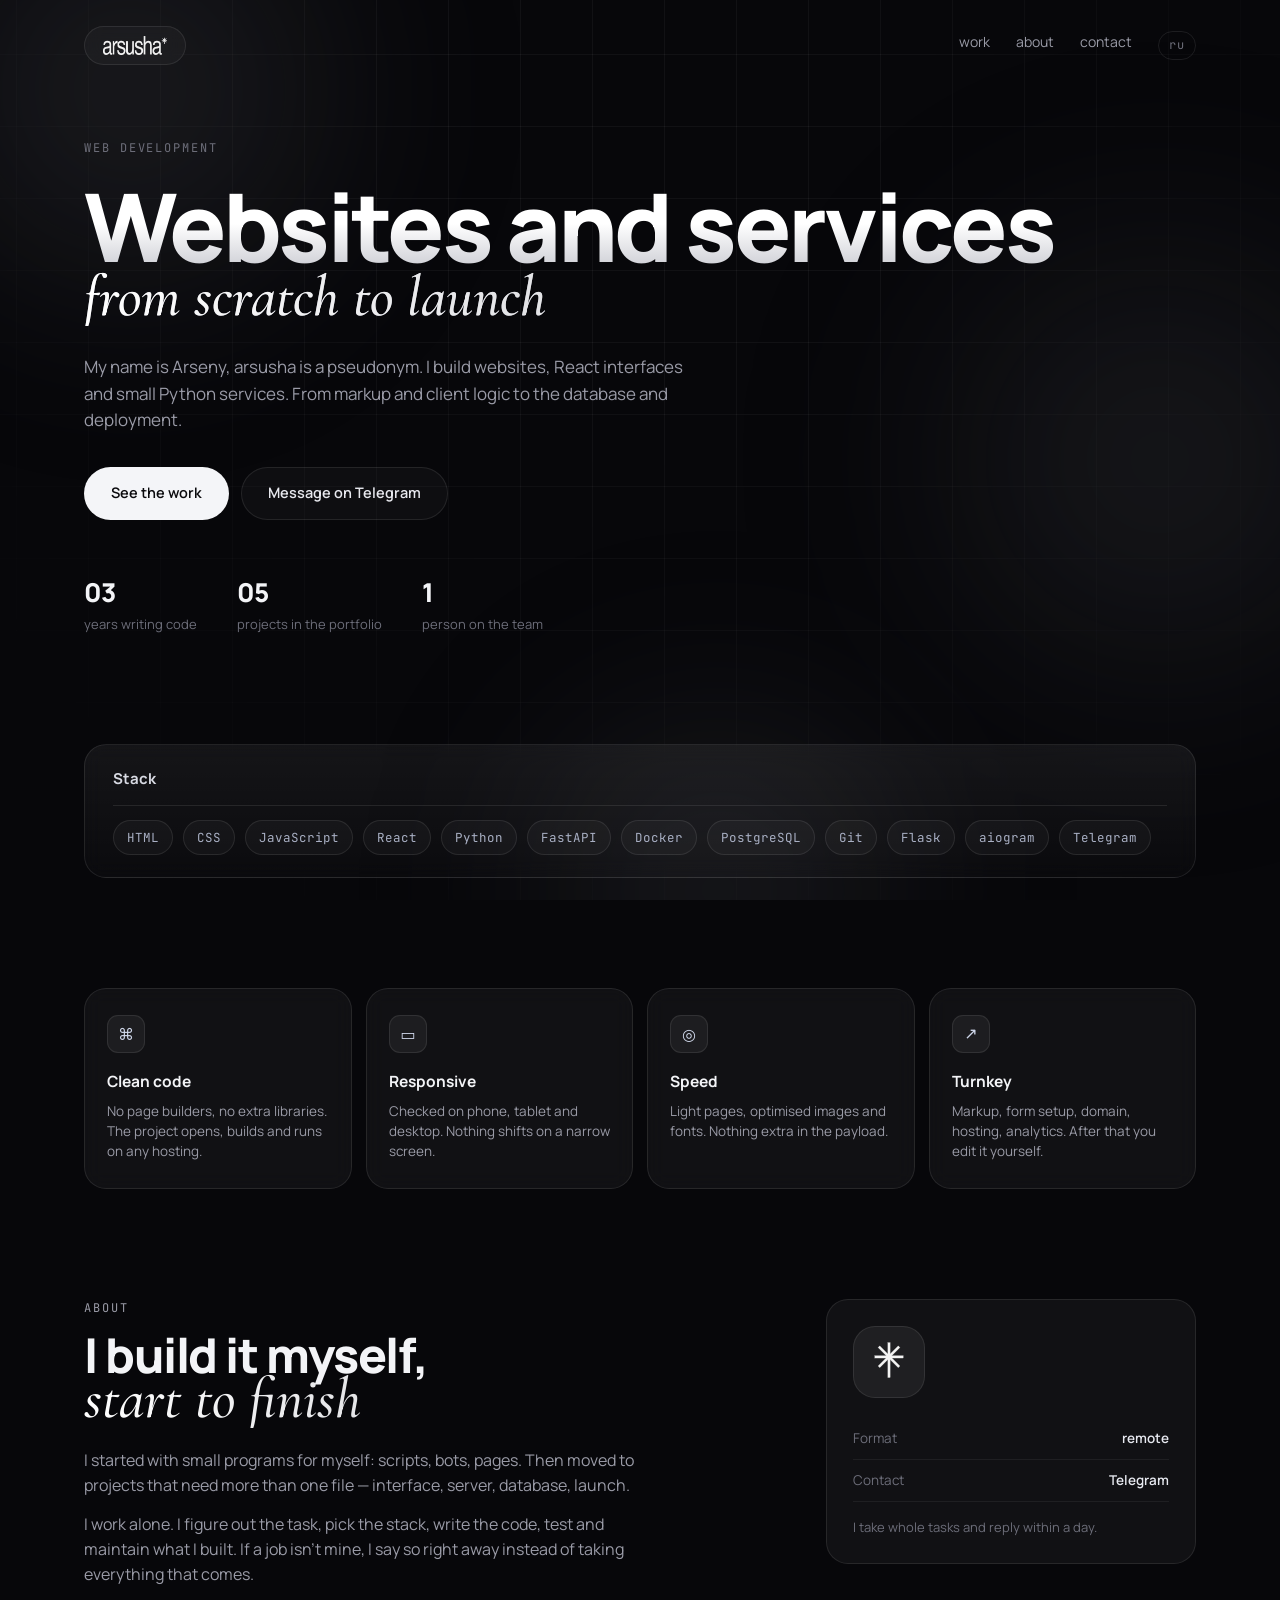
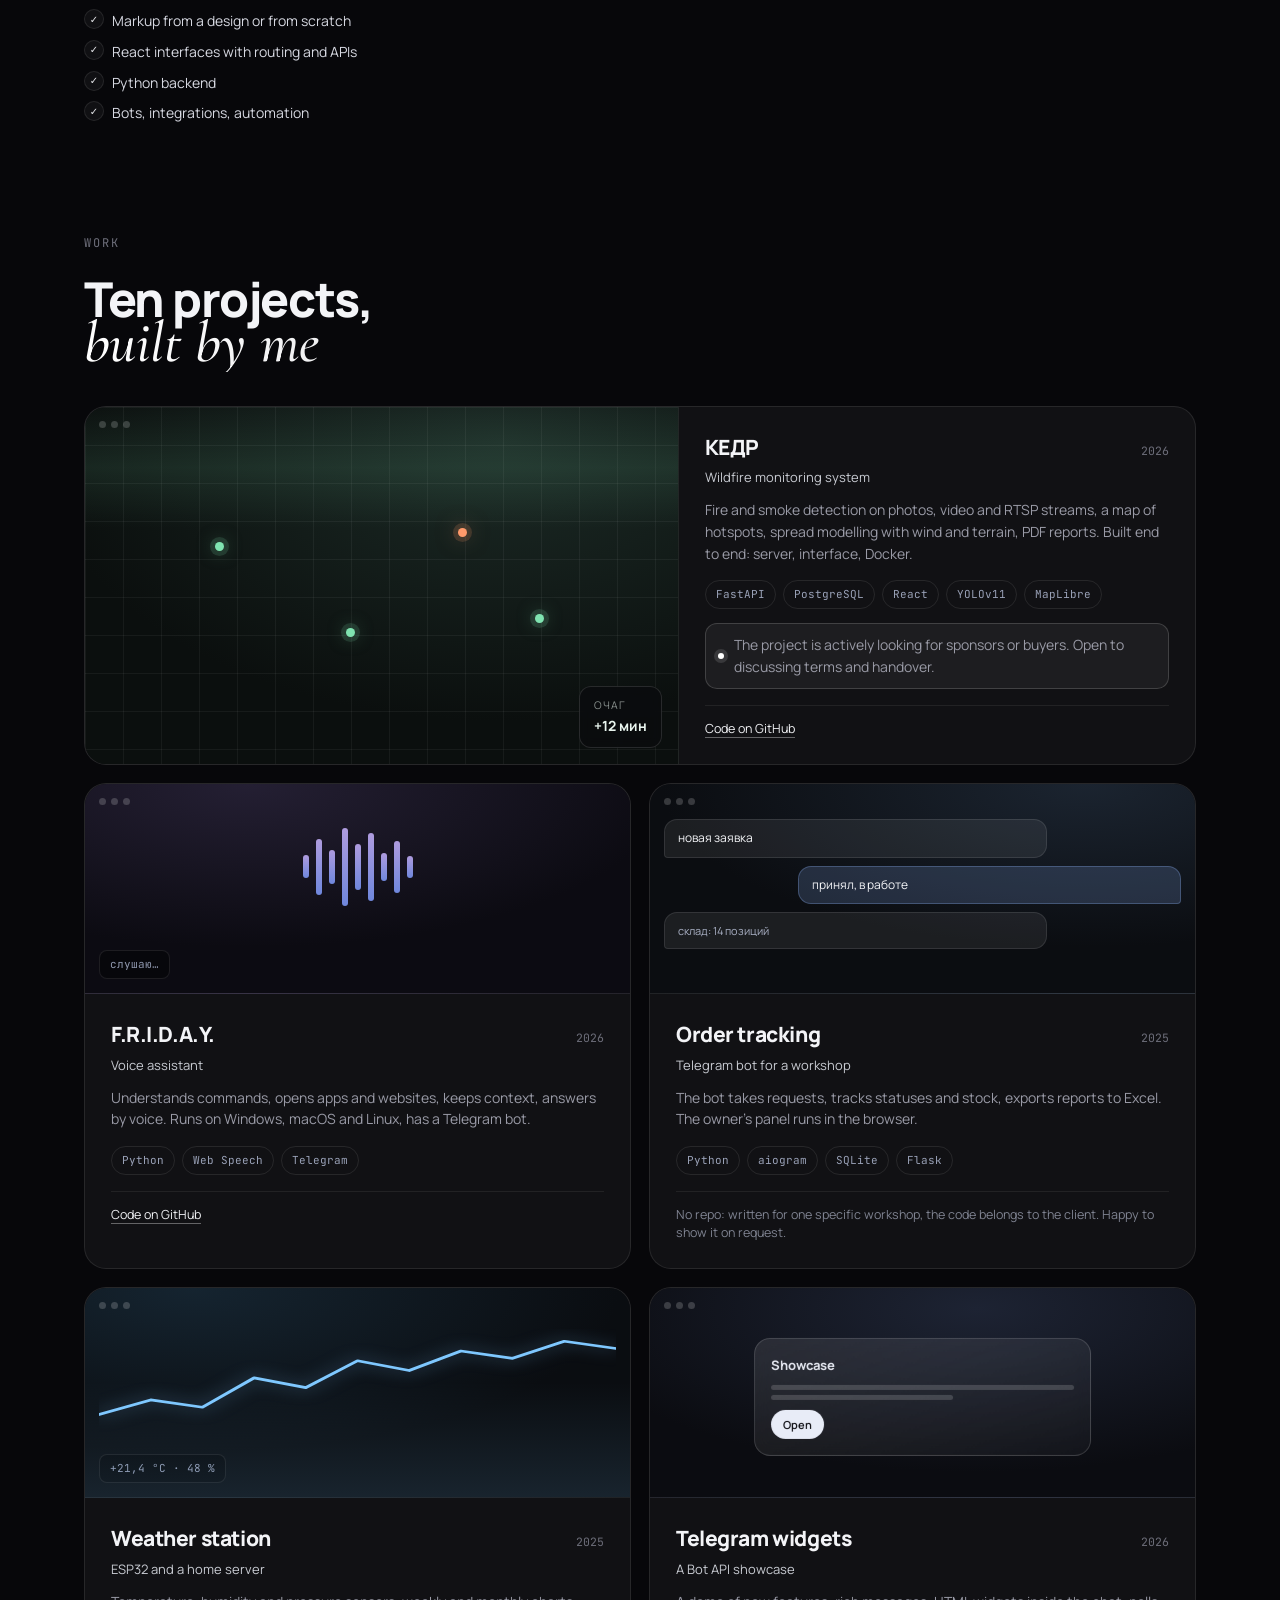
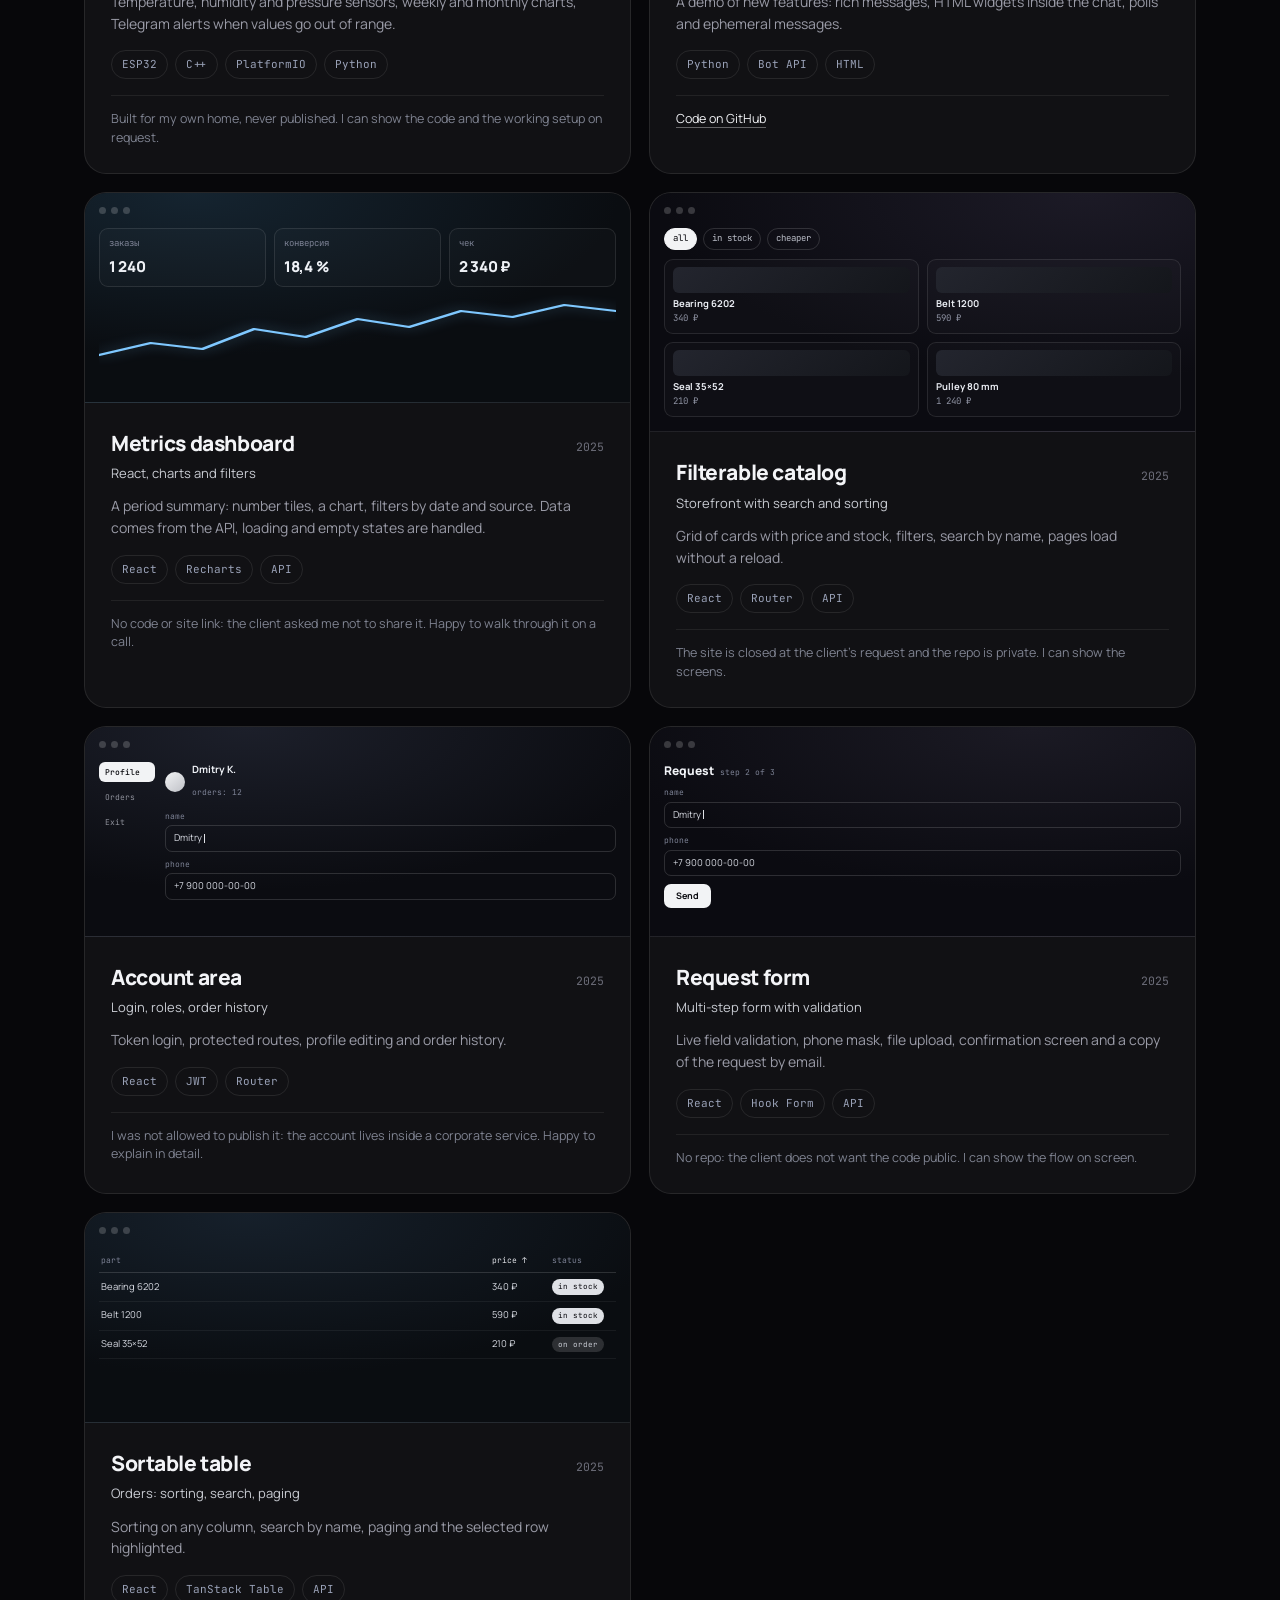
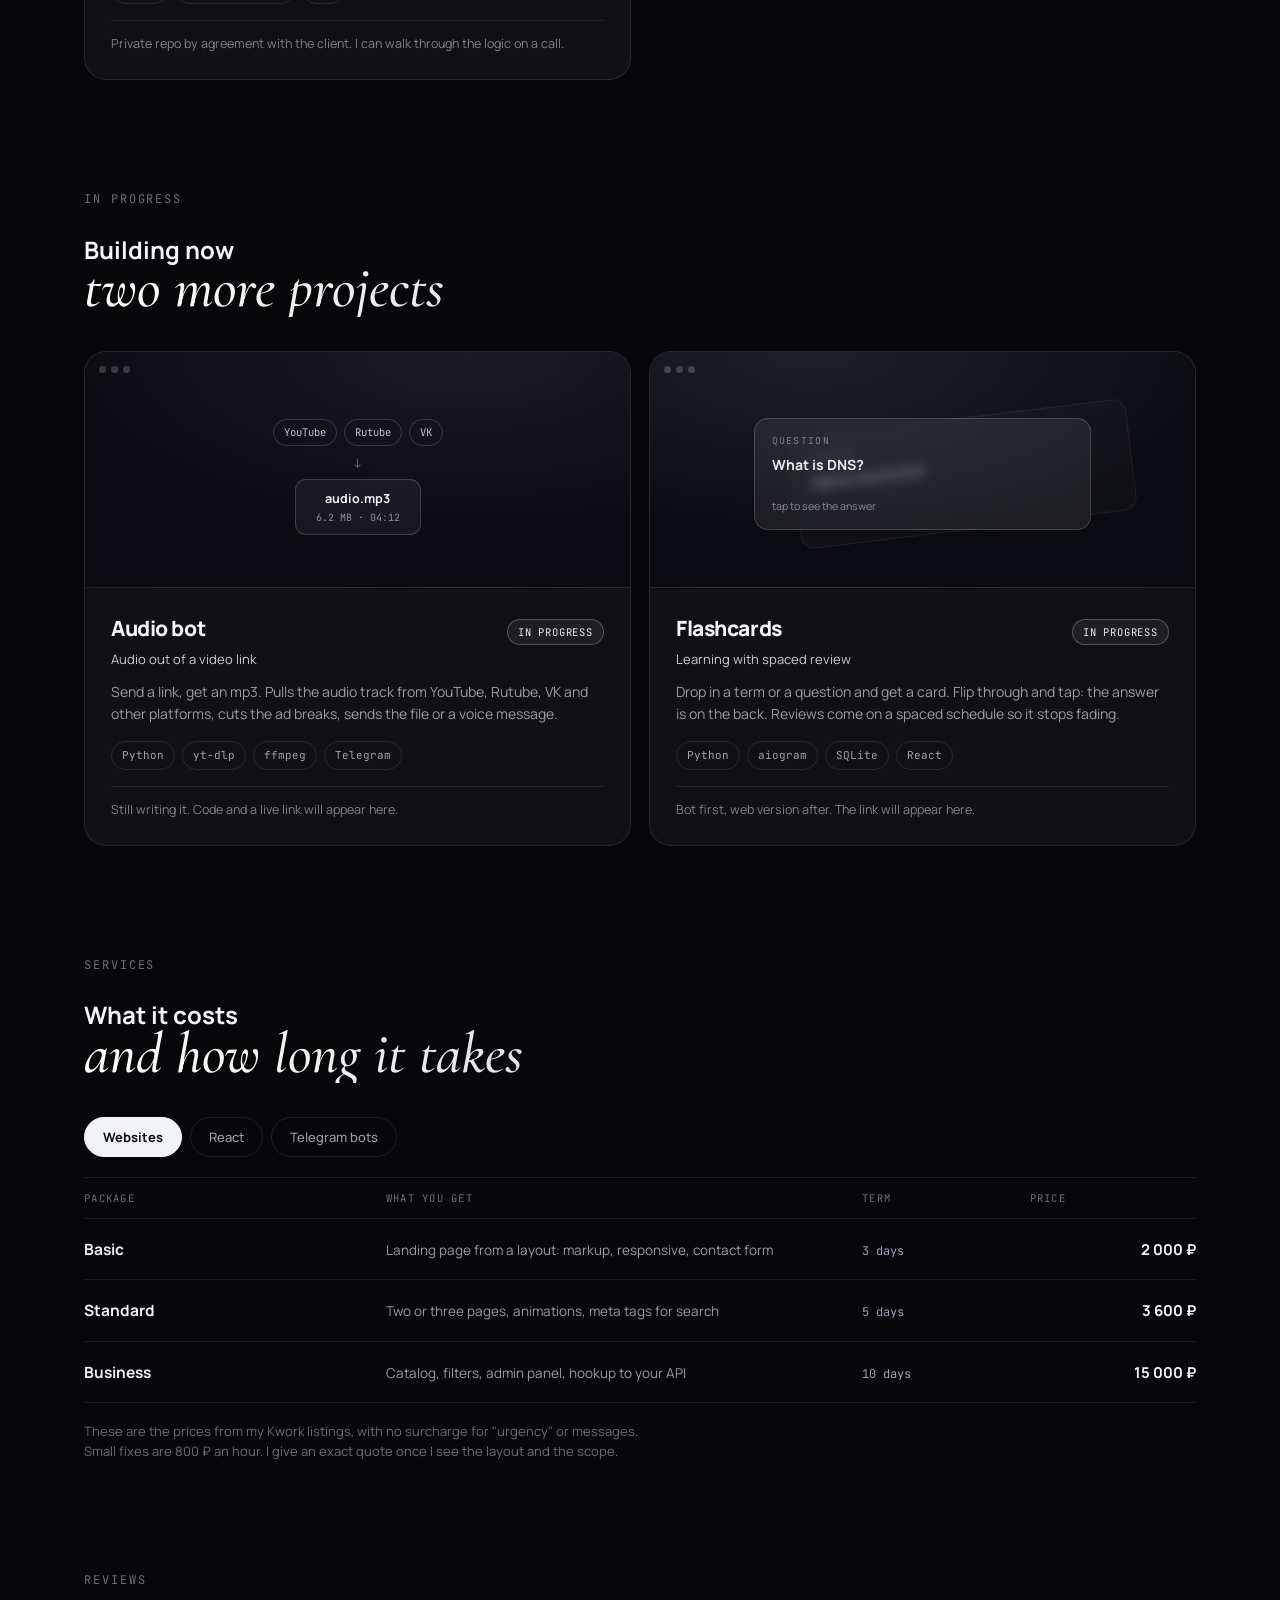
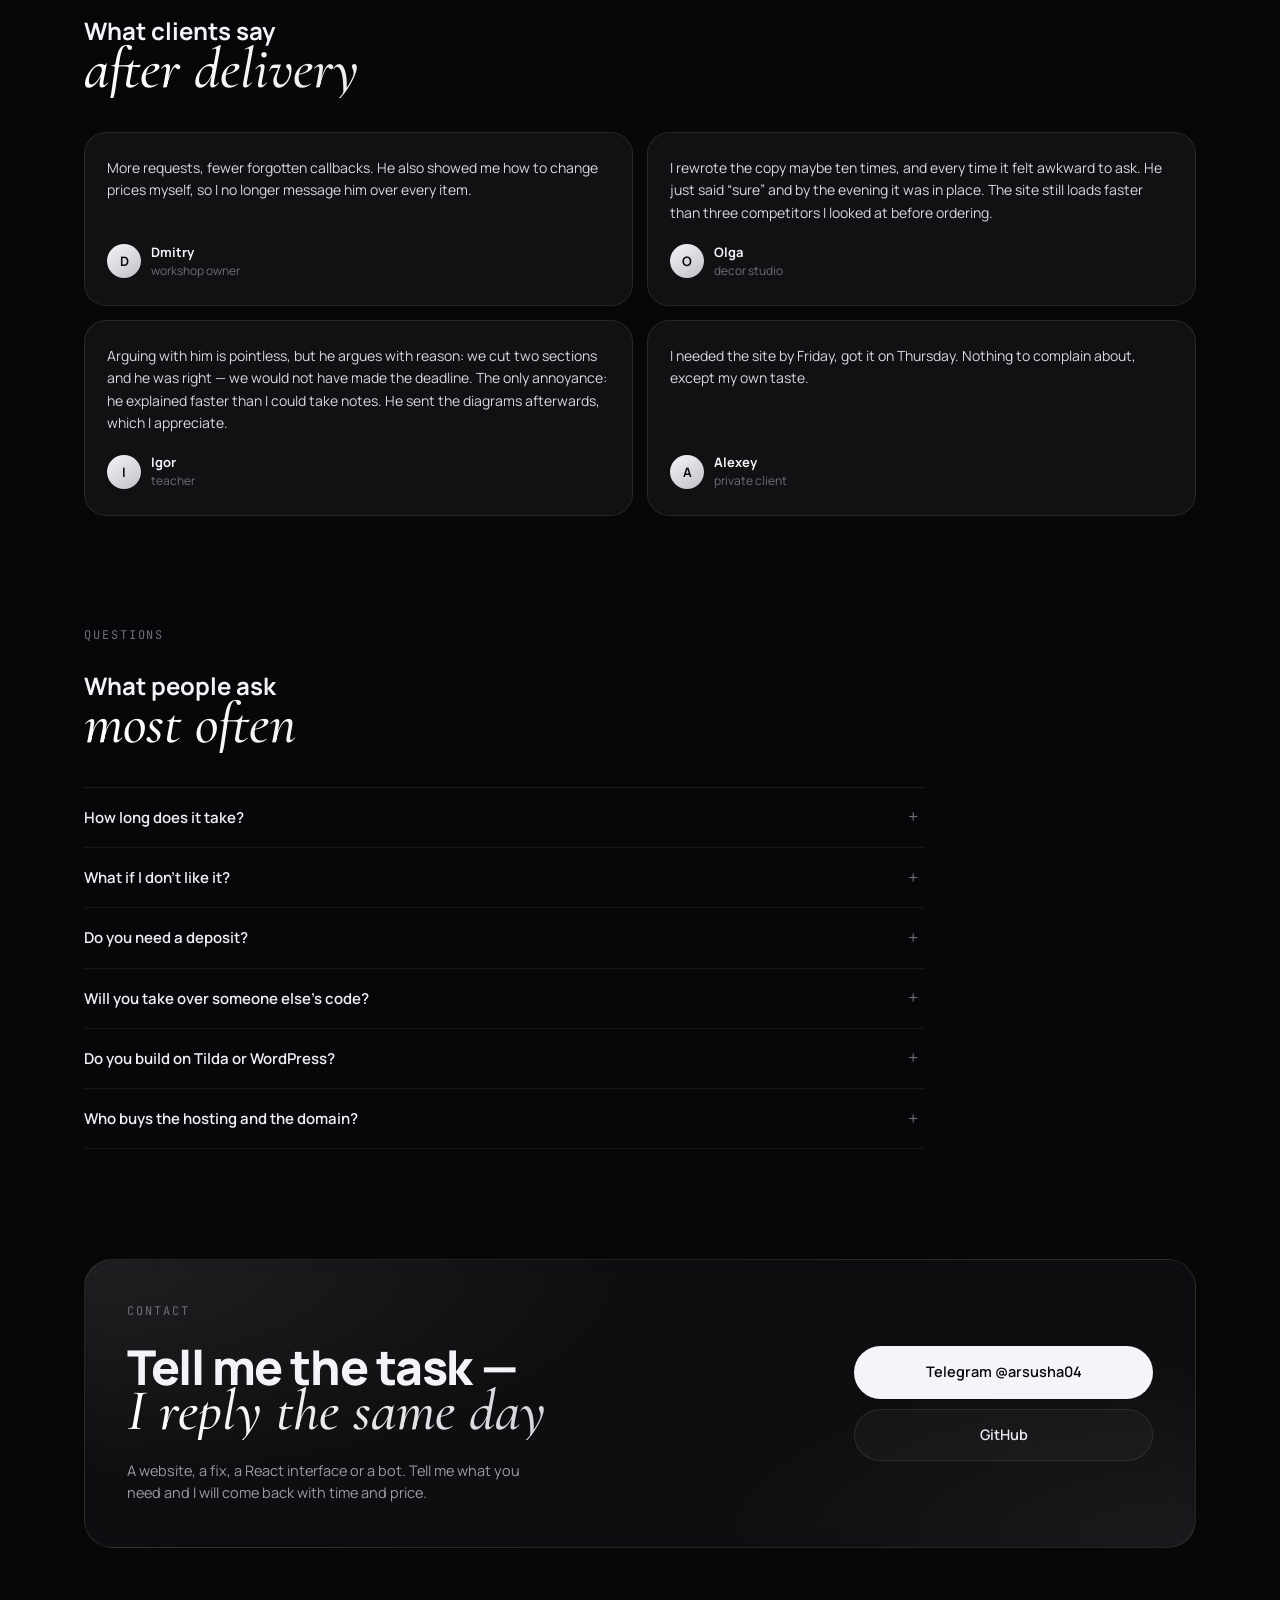
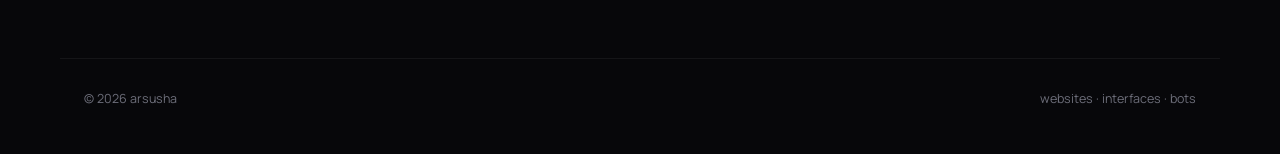
==== en/index.html @ 69f45cc5 "React-работы с анимациями и переключатель тарифов по направлениям" ====
<!DOCTYPE html>
<html lang="en">
<head>
<meta charset="UTF-8">
<meta name="viewport" content="width=device-width, initial-scale=1.0">
<title>arsusha.dev</title>
<meta name="description" content="arsusha is Arseny's alias. Websites, React interfaces and small Python services — from markup to database and launch.">
<meta name="theme-color" content="#07070a">
<link rel="icon" href="../assets/favicon-32.png" sizes="32x32" type="image/png">
<link rel="icon" href="../assets/favicon-192.png" sizes="192x192" type="image/png">
<link rel="apple-touch-icon" href="../assets/apple-touch-icon.png">
<link rel="image_src" href="https://argamepro.github.io/portfolio/assets/og.png">
<meta property="og:type" content="website">
<meta property="og:url" content="https://argamepro.github.io/portfolio/">
<meta property="og:site_name" content="arsusha">
<meta property="og:title" content="arsusha.dev">
<meta property="og:description" content="Websites, React interfaces and small Python services. From markup to database and launch.">
<meta property="og:image" content="https://argamepro.github.io/portfolio/assets/og.png">
<meta name="twitter:card" content="summary_large_image">
<link rel="preconnect" href="https://fonts.googleapis.com">
<link rel="preconnect" href="https://fonts.gstatic.com" crossorigin>
<link href="https://fonts.googleapis.com/css2?family=Manrope:wght@400;500;700;800&family=Cormorant+Garamond:ital,wght@1,500;1,600&family=JetBrains+Mono:wght@400;500&display=swap" rel="stylesheet">
<link rel="stylesheet" href="../css/style.css?v=3">
</head>
<body>

<div class="bg">
  <div class="bg-grid"></div>
  <div class="glow glow-1"></div>
  <div class="glow glow-2"></div>
  <div class="glow glow-3"></div>
</div>

<header class="top">
  <a class="badge" href="#top" aria-label="arsusha">
    <img class="badge-logo" src="../assets/logo-arsusha.png" width="64" height="19" alt="arsusha">
  </a>
  <nav class="nav">
    <a href="#works">work</a>
    <a href="#about">about</a>
    <a href="#contact">contact</a>
    <a class="lang" href="../" hreflang="ru">ru</a>
  </nav>
</header>

<main id="top">

  <section class="hero">
    <p class="eyebrow reveal">web development</p>
    <h1 class="reveal">
      Websites and services
      <span class="hand">from scratch to launch</span>
    </h1>
    <p class="lead reveal">
      My name is Arseny, arsusha is a pseudonym. I build websites, React interfaces and small
      Python services. From markup and client logic to the database and deployment.
    </p>
    <div class="actions reveal">
      <a class="btn btn-primary" href="#works">See the work</a>
      <a class="btn btn-ghost" href="https://t.me/arsusha04" target="_blank" rel="noopener">Message on Telegram</a>
    </div>

    <ul class="facts reveal">
      <li><b>03</b><span>years writing code</span></li>
      <li><b>05</b><span>projects in the portfolio</span></li>
      <li><b>1</b><span>person on the team</span></li>
    </ul>
  </section>

  <section class="strip reveal">
    <span class="strip-title">Stack</span>
    <ul class="stack">
      <li>HTML</li>
      <li>CSS</li>
      <li>JavaScript</li>
      <li>React</li>
      <li>Python</li>
      <li>FastAPI</li>
      <li>Docker</li>
      <li>PostgreSQL</li>
      <li>Git</li>
      <li>Flask</li>
      <li>aiogram</li>
      <li>Telegram</li>
    </ul>
  </section>

  <section class="cards reveal">
    <article class="card">
      <span class="ico">⌘</span>
      <h3>Clean code</h3>
      <p>No page builders, no extra libraries. The project opens, builds and runs on any hosting.</p>
    </article>
    <article class="card">
      <span class="ico">▭</span>
      <h3>Responsive</h3>
      <p>Checked on phone, tablet and desktop. Nothing shifts on a narrow screen.</p>
    </article>
    <article class="card">
      <span class="ico">◎</span>
      <h3>Speed</h3>
      <p>Light pages, optimised images and fonts. Nothing extra in the payload.</p>
    </article>
    <article class="card">
      <span class="ico">↗</span>
      <h3>Turnkey</h3>
      <p>Markup, form setup, domain, hosting, analytics. After that you edit it yourself.</p>
    </article>
  </section>

  <section class="about" id="about">
    <div class="about-text reveal">
      <p class="eyebrow">about</p>
      <h2>I build it myself,<br><span class="hand">start to finish</span></h2>
      <p>
        I started with small programs for myself: scripts, bots, pages. Then moved to projects
        that need more than one file — interface, server, database, launch.
      </p>
      <p>
        I work alone. I figure out the task, pick the stack, write the code, test and maintain what
        I built. If a job isn't mine, I say so right away instead of taking everything that comes.
      </p>
      <ul class="check">
        <li>Markup from a design or from scratch</li>
        <li>React interfaces with routing and APIs</li>
        <li>Python backend</li>
        <li>Bots, integrations, automation</li>
      </ul>
    </div>
    <aside class="about-card reveal">
      <div class="avatar"><img src="../assets/logo-mark.svg" width="28" height="28" alt=""></div>
      <div class="about-card-row"><span>Format</span><b>remote</b></div>
      <div class="about-card-row"><span>Contact</span><b>Telegram</b></div>
      <p class="about-note">I take whole tasks and reply within a day.</p>
    </aside>
  </section>

  <section class="works" id="works">
    <div class="works-head reveal">
      <p class="eyebrow">work</p>
      <h2>Ten projects,<br><span class="hand">built by me</span></h2>
    </div>

    <div class="grid">

      <article class="work work-wide reveal">
        <div class="preview pv-map">
          <div class="pv-top"><i></i><i></i><i></i></div>
          <div class="pv-map-body">
            <div class="pv-dot" style="left:22%;top:38%"></div>
            <div class="pv-dot" style="left:44%;top:62%"></div>
            <div class="pv-dot hot" style="left:63%;top:34%"></div>
            <div class="pv-dot" style="left:76%;top:58%"></div>
            <div class="pv-panel">
              <span>очаг</span><b>+12 мин</b>
            </div>
          </div>
        </div>
        <div class="work-body">
          <div class="work-top"><h3>КЕДР</h3><span class="year">2026</span></div>
          <p class="work-sub">Wildfire monitoring system</p>
          <p>Fire and smoke detection on photos, video and RTSP streams, a map of hotspots, spread modelling with wind and terrain, PDF reports. Built end to end: server, interface, Docker.</p>
          <ul class="tags"><li>FastAPI</li><li>PostgreSQL</li><li>React</li><li>YOLOv11</li><li>MapLibre</li></ul>
          <p class="work-note">The project is actively looking for sponsors or buyers. Open to discussing terms and handover.</p>
          <p class="work-foot"><a href="https://github.com/ARGAMEPRO/KEDER" target="_blank" rel="noopener">Code on GitHub</a></p>
        </div>
      </article>

      <article class="work reveal">
        <div class="preview pv-voice">
          <div class="pv-top"><i></i><i></i><i></i></div>
          <div class="pv-bars"><i></i><i></i><i></i><i></i><i></i><i></i><i></i><i></i><i></i></div>
          <div class="pv-caption">слушаю…</div>
        </div>
        <div class="work-body">
          <div class="work-top"><h3>F.R.I.D.A.Y.</h3><span class="year">2026</span></div>
          <p class="work-sub">Voice assistant</p>
          <p>Understands commands, opens apps and websites, keeps context, answers by voice. Runs on Windows, macOS and Linux, has a Telegram bot.</p>
          <ul class="tags"><li>Python</li><li>Web Speech</li><li>Telegram</li></ul>
          <p class="work-foot"><a href="https://github.com/ARGAMEPRO/friday" target="_blank" rel="noopener">Code on GitHub</a></p>
        </div>
      </article>

      <article class="work reveal">
        <div class="preview pv-chat">
          <div class="pv-top"><i></i><i></i><i></i></div>
          <div class="bubble left">новая заявка</div>
          <div class="bubble right">принял, в работе</div>
          <div class="bubble left small">склад: 14 позиций</div>
        </div>
        <div class="work-body">
          <div class="work-top"><h3>Order tracking</h3><span class="year">2025</span></div>
          <p class="work-sub">Telegram bot for a workshop</p>
          <p>The bot takes requests, tracks statuses and stock, exports reports to Excel. The owner's panel runs in the browser.</p>
          <ul class="tags"><li>Python</li><li>aiogram</li><li>SQLite</li><li>Flask</li></ul>
          <p class="work-foot muted">No repo: written for one specific workshop, the code belongs to the client. Happy to show it on request.</p>
        </div>
      </article>

      <article class="work reveal">
        <div class="preview pv-chart">
          <div class="pv-top"><i></i><i></i><i></i></div>
          <svg viewBox="0 0 300 90" preserveAspectRatio="none">
            <polyline points="0,70 30,58 60,64 90,40 120,48 150,26 180,34 210,18 240,24 270,10 300,16"/>
          </svg>
          <div class="pv-caption">+21,4 °C · 48 %</div>
        </div>
        <div class="work-body">
          <div class="work-top"><h3>Weather station</h3><span class="year">2025</span></div>
          <p class="work-sub">ESP32 and a home server</p>
          <p>Temperature, humidity and pressure sensors, weekly and monthly charts, Telegram alerts when values go out of range.</p>
          <ul class="tags"><li>ESP32</li><li>C++</li><li>PlatformIO</li><li>Python</li></ul>
          <p class="work-foot muted">Built for my own home, never published. I can show the code and the working setup on request.</p>
        </div>
      </article>

      <article class="work reveal">
        <div class="preview pv-widget">
          <div class="pv-top"><i></i><i></i><i></i></div>
          <div class="widget-card">
            <span class="w-title">Showcase</span>
            <div class="w-lines"><i></i><i></i></div>
            <span class="w-btn">Open</span>
          </div>
        </div>
        <div class="work-body">
          <div class="work-top"><h3>Telegram widgets</h3><span class="year">2026</span></div>
          <p class="work-sub">A Bot API showcase</p>
          <p>A demo of new features: rich messages, HTML widgets inside the chat, polls and ephemeral messages.</p>
          <ul class="tags"><li>Python</li><li>Bot API</li><li>HTML</li></ul>
          <p class="work-foot"><a href="https://github.com/ARGAMEPRO/telegram-widget-bot" target="_blank" rel="noopener">Code on GitHub</a></p>
        </div>
      </article>
      <article class="work reveal">
        <div class="preview pv-dash">
          <div class="pv-top"><i></i><i></i><i></i></div>
          <div class="dash-tiles">
            <div><span>заказы</span><b>1 240</b></div>
            <div><span>конверсия</span><b>18,4 %</b></div>
            <div><span>чек</span><b>2 340 ₽</b></div>
          </div>
          <svg viewBox="0 0 300 74" preserveAspectRatio="none">
            <polyline points="0,60 30,48 60,54 90,34 120,42 150,24 180,32 210,16 240,22 270,10 300,16"/>
          </svg>
        </div>
        <div class="work-body">
          <div class="work-top"><h3>Metrics dashboard</h3><span class="year">2025</span></div>
          <p class="work-sub">React, charts and filters</p>
          <p>A period summary: number tiles, a chart, filters by date and source. Data comes from the API, loading and empty states are handled.</p>
          <ul class="tags"><li>React</li><li>Recharts</li><li>API</li></ul>
          <p class="work-foot muted">No code or site link: the client asked me not to share it. Happy to walk through it on a call.</p>
        </div>
      </article>

      <article class="work reveal">
        <div class="preview pv-cat">
          <div class="pv-top"><i></i><i></i><i></i></div>
          <div class="cat-filters"><span class="on">all</span><span>in stock</span><span>cheaper</span></div>
          <div class="cat-grid">
            <div class="cat-card"><i></i><b>Bearing 6202</b><em>340 ₽</em></div>
            <div class="cat-card"><i></i><b>Belt 1200</b><em>590 ₽</em></div>
            <div class="cat-card"><i></i><b>Seal 35×52</b><em>210 ₽</em></div>
            <div class="cat-card"><i></i><b>Pulley 80 mm</b><em>1 240 ₽</em></div>
          </div>
        </div>
        <div class="work-body">
          <div class="work-top"><h3>Filterable catalog</h3><span class="year">2025</span></div>
          <p class="work-sub">Storefront with search and sorting</p>
          <p>Grid of cards with price and stock, filters, search by name, pages load without a reload.</p>
          <ul class="tags"><li>React</li><li>Router</li><li>API</li></ul>
          <p class="work-foot muted">The site is closed at the client's request and the repo is private. I can show the screens.</p>
        </div>
      </article>

      <article class="work reveal">
        <div class="preview pv-acc">
          <div class="pv-top"><i></i><i></i><i></i></div>
          <div class="acc-wrap">
            <div class="acc-nav"><span class="on">Profile</span><span>Orders</span><span>Exit</span></div>
            <div class="acc-main">
              <div class="acc-head"><i class="acc-ava"></i><div><b>Dmitry K.</b><span>orders: 12</span></div></div>
              <div class="acc-field"><span>name</span><div class="acc-input">Dmitry<i class="caret"></i></div></div>
              <div class="acc-field"><span>phone</span><div class="acc-input">+7 900 000-00-00</div></div>
            </div>
          </div>
        </div>
        <div class="work-body">
          <div class="work-top"><h3>Account area</h3><span class="year">2025</span></div>
          <p class="work-sub">Login, roles, order history</p>
          <p>Token login, protected routes, profile editing and order history.</p>
          <ul class="tags"><li>React</li><li>JWT</li><li>Router</li></ul>
          <p class="work-foot muted">I was not allowed to publish it: the account lives inside a corporate service. Happy to explain in detail.</p>
        </div>
      </article>

      <article class="work reveal">
        <div class="preview pv-form2">
          <div class="pv-top"><i></i><i></i><i></i></div>
          <div class="form-wrap">
            <div class="form-title">Request <span>step 2 of 3</span></div>
            <div class="form-field"><span>name</span><div>Dmitry<i class="caret"></i></div></div>
            <div class="form-field"><span>phone</span><div>+7 900 000-00-00</div></div>
            <div class="form-btn">Send</div>
          </div>
        </div>
        <div class="work-body">
          <div class="work-top"><h3>Request form</h3><span class="year">2025</span></div>
          <p class="work-sub">Multi-step form with validation</p>
          <p>Live field validation, phone mask, file upload, confirmation screen and a copy of the request by email.</p>
          <ul class="tags"><li>React</li><li>Hook Form</li><li>API</li></ul>
          <p class="work-foot muted">No repo: the client does not want the code public. I can show the flow on screen.</p>
        </div>
      </article>

      <article class="work reveal">
        <div class="preview pv-tbl">
          <div class="pv-top"><i></i><i></i><i></i></div>
          <div class="tb">
            <div class="tb-row tb-head"><span>part</span><span>price ↑</span><span>status</span></div>
            <div class="tb-row"><span>Bearing 6202</span><span>340 ₽</span><span class="tb-tag">in stock</span></div>
            <div class="tb-row"><span>Belt 1200</span><span>590 ₽</span><span class="tb-tag">in stock</span></div>
            <div class="tb-row"><span>Seal 35×52</span><span>210 ₽</span><span class="tb-tag off">on order</span></div>
          </div>
        </div>
        <div class="work-body">
          <div class="work-top"><h3>Sortable table</h3><span class="year">2025</span></div>
          <p class="work-sub">Orders: sorting, search, paging</p>
          <p>Sorting on any column, search by name, paging and the selected row highlighted.</p>
          <ul class="tags"><li>React</li><li>TanStack Table</li><li>API</li></ul>
          <p class="work-foot muted">Private repo by agreement with the client. I can walk through the logic on a call.</p>
        </div>
      </article>


    </div>
  </section>



  <section class="wip" id="wip">
    <div class="works-head reveal">
      <p class="eyebrow">in progress</p>
      <h2>Building now<br><span class="hand">two more projects</span></h2>
    </div>

    <div class="grid">
      <article class="work reveal">
        <div class="preview pv-audio">
          <div class="pv-top"><i></i><i></i><i></i></div>
          <div class="au-row"><span>YouTube</span><span>Rutube</span><span>VK</span></div>
          <div class="au-arrow">↓</div>
          <div class="au-file"><b>audio.mp3</b><span>6.2 MB · 04:12</span></div>
        </div>
        <div class="work-body">
          <div class="work-top"><h3>Audio bot</h3><span class="work-status">in progress</span></div>
          <p class="work-sub">Audio out of a video link</p>
          <p>Send a link, get an mp3. Pulls the audio track from YouTube, Rutube, VK and other platforms,
            cuts the ad breaks, sends the file or a voice message.</p>
          <ul class="tags"><li>Python</li><li>yt-dlp</li><li>ffmpeg</li><li>Telegram</li></ul>
          <p class="work-foot muted">Still writing it. Code and a live link will appear here.</p>
        </div>
      </article>

      <article class="work reveal">
        <div class="preview pv-flash">
          <div class="pv-top"><i></i><i></i><i></i></div>
          <div class="fc-card fc-back"><span class="fc-side">answer</span><b>Name resolution</b></div>
          <div class="fc-card"><span class="fc-side">question</span><b>What is DNS?</b><span class="fc-hint">tap to see the answer</span></div>
        </div>
        <div class="work-body">
          <div class="work-top"><h3>Flashcards</h3><span class="work-status">in progress</span></div>
          <p class="work-sub">Learning with spaced review</p>
          <p>Drop in a term or a question and get a card. Flip through and tap: the answer is on the
            back. Reviews come on a spaced schedule so it stops fading.</p>
          <ul class="tags"><li>Python</li><li>aiogram</li><li>SQLite</li><li>React</li></ul>
          <p class="work-foot muted">Bot first, web version after. The link will appear here.</p>
        </div>
      </article>
    </div>
  </section>

  <section class="prices" id="prices">
    <div class="works-head reveal">
      <p class="eyebrow">services</p>
      <h2>What it costs<br><span class="hand">and how long it takes</span></h2>
    </div>
    <div class="price-tabs reveal" role="tablist" aria-label="Directions">
      <button class="price-tab is-on" role="tab" aria-selected="true" data-tab="sites">Websites</button>
      <button class="price-tab" role="tab" aria-selected="false" data-tab="react">React</button>
      <button class="price-tab" role="tab" aria-selected="false" data-tab="bots">Telegram bots</button>
    </div>
    <div class="price-panels reveal">
      <div class="price-panel is-on" id="panel-sites" role="tabpanel">
        <div class="price-table">
          <div class="price-row price-head"><span>Package</span><span>What you get</span><span>Term</span><span>Price</span></div>
        <div class="price-row">
          <span class="price-name">Basic</span>
          <span class="price-desc">Landing page from a layout: markup, responsive, contact form</span>
          <span class="price-term">3 days</span>
          <span class="price-sum">2 000 ₽</span>
        </div>
        <div class="price-row">
          <span class="price-name">Standard</span>
          <span class="price-desc">Two or three pages, animations, meta tags for search</span>
          <span class="price-term">5 days</span>
          <span class="price-sum">3 600 ₽</span>
        </div>
        <div class="price-row">
          <span class="price-name">Business</span>
          <span class="price-desc">Catalog, filters, admin panel, hookup to your API</span>
          <span class="price-term">10 days</span>
          <span class="price-sum">15 000 ₽</span>
        </div>
        </div>
      </div><div class="price-panel" id="panel-react" role="tabpanel">
        <div class="price-table">
          <div class="price-row price-head"><span>Package</span><span>What you get</span><span>Term</span><span>Price</span></div>
        <div class="price-row">
          <span class="price-name">Basic</span>
          <span class="price-desc">One React page: components, responsive, Vite build</span>
          <span class="price-term">4 days</span>
          <span class="price-sum">2 400 ₽</span>
        </div>
        <div class="price-row">
          <span class="price-name">Standard</span>
          <span class="price-desc">Routing, API hookup, build and deploy to your hosting</span>
          <span class="price-term">6 days</span>
          <span class="price-sum">4 000 ₽</span>
        </div>
        <div class="price-row">
          <span class="price-name">Business</span>
          <span class="price-desc">Auth, roles, account area, error and upload handling</span>
          <span class="price-term">10 days</span>
          <span class="price-sum">12 000 ₽</span>
        </div>
        </div>
      </div><div class="price-panel" id="panel-bots" role="tabpanel">
        <div class="price-table">
          <div class="price-row price-head"><span>Package</span><span>What you get</span><span>Term</span><span>Price</span></div>
        <div class="price-row">
          <span class="price-name">Basic</span>
          <span class="price-desc">Menu, buttons, requests land in your chat</span>
          <span class="price-term">1 day</span>
          <span class="price-sum">2 000 ₽</span>
        </div>
        <div class="price-row">
          <span class="price-name">Standard</span>
          <span class="price-desc">Requests in a database, statuses, notifications, Excel export</span>
          <span class="price-term">3 days</span>
          <span class="price-sum">3 600 ₽</span>
        </div>
        <div class="price-row">
          <span class="price-name">Business</span>
          <span class="price-desc">Payments, admin panel, roles, broadcasts to subscribers</span>
          <span class="price-term">10 days</span>
          <span class="price-sum">25 000 ₽</span>
        </div>
        </div>
      </div>
    </div>
    <p class="price-note reveal">These are the prices from my Kwork listings, with no surcharge for "urgency" or messages.
      Small fixes are 800 ₽ an hour. I give an exact quote once I see the layout and the scope.</p>
  </section>

  <section class="reviews" id="reviews">
    <div class="works-head reveal">
      <p class="eyebrow">reviews</p>
      <h2>What clients say<br><span class="hand">after delivery</span></h2>
    </div>
    <div class="reviews-grid">
      <article class="review reveal">
        <p>More requests, fewer forgotten callbacks. He also showed me how to change prices
          myself, so I no longer message him over every item.</p>
        <div class="review-author">
          <span class="review-avatar">D</span>
          <div><b>Dmitry</b><span>workshop owner</span></div>
        </div>
      </article>
      <article class="review reveal">
        <p>I rewrote the copy maybe ten times, and every time it felt awkward to ask. He just said
          “sure” and by the evening it was in place. The site still loads faster than three
          competitors I looked at before ordering.</p>
        <div class="review-author">
          <span class="review-avatar">O</span>
          <div><b>Olga</b><span>decor studio</span></div>
        </div>
      </article>
      <article class="review reveal">
        <p>Arguing with him is pointless, but he argues with reason: we cut two sections and he was
          right — we would not have made the deadline. The only annoyance: he explained faster
          than I could take notes. He sent the diagrams afterwards, which I appreciate.</p>
        <div class="review-author">
          <span class="review-avatar">I</span>
          <div><b>Igor</b><span>teacher</span></div>
        </div>
      </article>
      <article class="review reveal">
        <p>I needed the site by Friday, got it on Thursday. Nothing to complain about, except
          my own taste.</p>
        <div class="review-author">
          <span class="review-avatar">A</span>
          <div><b>Alexey</b><span>private client</span></div>
        </div>
      </article>
    </div>
  </section>

  <section class="faq" id="faq">
    <div class="works-head reveal">
      <p class="eyebrow">questions</p>
      <h2>What people ask<br><span class="hand">most often</span></h2>
    </div>
    <div class="faq-list reveal">
      <details>
        <summary>How long does it take?</summary>
        <p>A landing page is three days, a fix is a day or two, a bot is up to a week. I count from the
          moment I have the copy and the design. Without them I don't start: otherwise I end up redoing
          it ten times and both of us are to blame.</p>
      </details>
      <details>
        <summary>What if I don't like it?</summary>
        <p>I show a draft first and revisions on it are free. For seven days after delivery I fix anything
          that is broken or differs from the design. If you want to change the idea itself, that is a
          different job — but we will talk it through like people.</p>
      </details>
      <details>
        <summary>Do you need a deposit?</summary>
        <p>Through the marketplace the money is held until delivery. Working directly, I take half up
          front and half after.</p>
      </details>
      <details>
        <summary>Will you take over someone else's code?</summary>
        <p>Yes, if it is HTML, CSS, JavaScript or React. I look at it first and only then quote a price.
          Sometimes rewriting is cheaper than patching — in that case I will say so.</p>
      </details>
      <details>
        <summary>Do you build on Tilda or WordPress?</summary>
        <p>No, hand-written markup only. Page builders are a separate craft and I am not good at it. If
          you specifically need a builder, better find someone who works in it every day.</p>
      </details>
      <details>
        <summary>Who buys the hosting and the domain?</summary>
        <p>You do. They are your documents and your money, I shouldn't be holding them. I will help you
          pick, buy and connect everything — that is part of the job.</p>
      </details>
    </div>
  </section>

  <section class="contact" id="contact">
    <div class="contact-card reveal">
      <div>
        <p class="eyebrow">contact</p>
        <h2>Tell me the task —<br><span class="hand">I reply the same day</span></h2>
        <p class="contact-text">A website, a fix, a React interface or a bot. Tell me what you need and I will come back with time and price.</p>
      </div>
      <div class="contact-links">
        <a class="btn btn-primary" href="https://t.me/arsusha04" target="_blank" rel="noopener">Telegram @arsusha04</a>
        <a class="btn btn-ghost" href="https://github.com/ARGAMEPRO" target="_blank" rel="noopener">GitHub</a>
      </div>
    </div>
  </section>

</main>

<footer class="foot">
  <span>© <span id="year">2026</span> arsusha</span>
  <span>websites · interfaces · bots</span>
</footer>

<script src="../js/main.js"></script>
</body>
</html>
---- css/style.css ----
:root{
  --bg:#07070a;
  --panel:rgba(255,255,255,.045);
  --panel-2:rgba(255,255,255,.07);
  --line:rgba(255,255,255,.09);
  --tx:#f3f4f7;
  --muted:#9a9ba7;
  --dim:#6d6e7a;
  --accent:#8fb8ff;
  --accent-2:#c9a7ff;
  --radius:22px;
}

*{box-sizing:border-box;margin:0;padding:0}
html{scroll-behavior:smooth}
body{
  background:var(--bg);
  color:var(--tx);
  font-family:'Manrope',system-ui,-apple-system,sans-serif;
  font-size:16px;
  line-height:1.55;
  -webkit-font-smoothing:antialiased;
  overflow-x:hidden;
}
a{color:inherit;text-decoration:none}
ul{list-style:none}

/* ---------- background ---------- */
.bg{position:fixed;inset:0;z-index:0;pointer-events:none;overflow:hidden}
.bg-grid{
  position:absolute;inset:-10%;
  background-image:
    linear-gradient(to right,rgba(255,255,255,.045) 1px,transparent 1px),
    linear-gradient(to bottom,rgba(255,255,255,.045) 1px,transparent 1px);
  background-size:72px 72px;
  mask-image:radial-gradient(ellipse at 50% 20%,#000 20%,transparent 78%);
  -webkit-mask-image:radial-gradient(ellipse at 50% 20%,#000 20%,transparent 78%);
}
.glow{position:absolute;border-radius:50%;filter:blur(90px);opacity:.38}
.glow-1{width:620px;height:620px;left:-180px;top:-220px;background:radial-gradient(circle,#4b4c52,transparent 65%)}
.glow-2{width:680px;height:680px;right:-220px;top:120px;background:radial-gradient(circle,#3c3d42,transparent 65%)}
.glow-3{width:540px;height:540px;left:35%;bottom:-260px;background:radial-gradient(circle,#45464b,transparent 65%)}

/* ---------- layout ---------- */
main,header,footer{position:relative;z-index:1}
main{max-width:1160px;margin:0 auto;padding:0 24px}
section{margin-bottom:110px}

/* ---------- top ---------- */
.top{
  max-width:1160px;margin:0 auto;padding:26px 24px 0;
  display:flex;align-items:center;justify-content:space-between;gap:16px;
}
.badge{
  display:inline-flex;align-items:center;gap:10px;
  padding:9px 18px;border:1px solid var(--line);border-radius:999px;
  background:rgba(255,255,255,.03);backdrop-filter:blur(8px);
  font-size:14px;letter-spacing:.02em;color:#dfe2ea;
}
.badge-logo{height:19px;width:auto;display:block;opacity:.94}
.nav{display:flex;gap:26px;font-size:14px;color:var(--muted)}
.nav a{transition:color .2s}
.nav a:hover{color:#fff}

/* ---------- hero ---------- */
.hero{padding:74px 0 0}
.eyebrow{
  font-family:'JetBrains Mono',monospace;font-size:12px;letter-spacing:.16em;
  text-transform:uppercase;color:var(--dim);margin-bottom:22px;
}
h1{
  font-weight:800;font-size:clamp(44px,7.4vw,104px);line-height:.98;
  letter-spacing:-.035em;
  background:linear-gradient(180deg,#ffffff 30%,#8d8f9e 100%);
  -webkit-background-clip:text;background-clip:text;color:transparent;
}
h1 .hand{margin-top:-4px}
h2 .hand{margin-top:-9px}

.hand{
  display:block;font-family:'Cormorant Garamond',Georgia,serif;font-style:italic;font-weight:500;
  font-size:clamp(34px,4.8vw,58px);line-height:1.0;letter-spacing:0;
  background:linear-gradient(90deg,#ffffff,#b9bac1);
  -webkit-background-clip:text;background-clip:text;color:transparent;
  margin-top:6px;
}
.lead{max-width:620px;margin-top:28px;color:var(--muted);font-size:17px}
.actions{display:flex;flex-wrap:wrap;gap:12px;margin-top:34px}
.btn{
  display:inline-flex;align-items:center;justify-content:center;
  padding:14px 26px;border-radius:999px;font-size:14.5px;font-weight:600;
  border:1px solid transparent;transition:transform .2s,background .2s,border-color .2s;
}
.btn:active{transform:scale(.985)}
.btn-primary{background:#f4f5f8;color:#0a0a0d}
.btn-primary:hover{background:#fff}
.btn-ghost{border-color:var(--line);background:rgba(255,255,255,.03);color:#e7e8ee}
.btn-ghost:hover{border-color:rgba(255,255,255,.24);background:rgba(255,255,255,.06)}

.facts{display:flex;flex-wrap:wrap;gap:40px;margin-top:52px}
.facts li{display:flex;flex-direction:column;gap:2px}
.facts b{font-size:26px;font-weight:800;letter-spacing:-.02em}
.facts span{font-size:13px;color:var(--dim)}

/* ---------- strip ---------- */
.strip{
  display:block;
  padding:22px 28px;border:1px solid var(--line);border-radius:var(--radius);
  background:linear-gradient(180deg,rgba(255,255,255,.06),rgba(255,255,255,.02));
  backdrop-filter:blur(10px);
}
.strip-title{display:block;font-size:15px;font-weight:700;color:#d8dae3;padding:0 0 14px;margin-bottom:14px;border-bottom:1px solid var(--line)}
.stack{display:flex;flex-wrap:wrap;gap:10px}
.stack li{
  font-family:'JetBrains Mono',monospace;font-size:12.5px;color:#a9b0c4;
  padding:7px 13px;border:1px solid var(--line);border-radius:999px;background:rgba(255,255,255,.03);
}

/* ---------- feature cards ---------- */
.cards{display:grid;grid-template-columns:repeat(4,1fr);gap:14px}
.card{
  padding:26px 22px;border:1px solid var(--line);border-radius:var(--radius);
  background:var(--panel);backdrop-filter:blur(10px);
  transition:transform .25s,border-color .25s,background .25s;
}
.card:hover{transform:translateY(-3px);border-color:rgba(255,255,255,.2);background:var(--panel-2)}
.ico{
  display:inline-grid;place-items:center;width:38px;height:38px;border-radius:11px;
  border:1px solid var(--line);background:rgba(255,255,255,.05);
  color:#cfd7ea;font-size:16px;margin-bottom:16px;
}
.card h3{font-size:15.5px;font-weight:700;margin-bottom:8px}
.card p{font-size:13.5px;color:var(--muted);line-height:1.5}

/* ---------- about ---------- */
.about{display:grid;grid-template-columns:1.55fr .8fr;gap:26px;align-items:start}
.about h2,.works h2,.contact h2{
  font-size:clamp(30px,4vw,48px);font-weight:800;letter-spacing:-.03em;line-height:1.0;margin-bottom:20px;
}
.about-text > p{color:var(--muted);margin-bottom:14px;max-width:58ch}
.check{display:grid;gap:9px;margin-top:24px}
.check li{position:relative;padding-left:28px;font-size:14px;color:#d6d8e1}
.check li::before{
  content:"✓";position:absolute;left:0;top:-1px;
  width:18px;height:18px;border-radius:50%;border:1px solid var(--line);
  display:grid;place-items:center;font-size:10px;color:#e8e9ed;background:rgba(255,255,255,.04);
}
.about-card{
  padding:26px;border:1px solid var(--line);border-radius:var(--radius);background:var(--panel);
}
.avatar{
  width:72px;height:72px;border-radius:22px;display:grid;place-items:center;
  background:rgba(255,255,255,.06);border:1px solid var(--line);margin-bottom:20px;
}
.avatar img{width:58px;height:58px;display:block;opacity:.95}
.about-card-row{display:flex;justify-content:space-between;gap:12px;padding:10px 0;border-bottom:1px solid rgba(255,255,255,.06);font-size:13.5px}
.about-card-row span{color:var(--dim)}
.about-card-row b{font-weight:600;color:#e7e9f0}
.about-note{margin-top:16px;font-size:13px;color:var(--dim);line-height:1.5}

/* ---------- works ---------- */
.works-head{margin-bottom:34px}
.grid{display:grid;grid-template-columns:repeat(2,1fr);gap:18px}
.work{
  border:1px solid var(--line);border-radius:var(--radius);overflow:hidden;
  background:var(--panel);transition:transform .3s,border-color .3s;
}
.work:hover{transform:translateY(-4px);border-color:rgba(255,255,255,.22)}
.work-wide{grid-column:1/-1;display:grid;grid-template-columns:1.15fr 1fr;align-items:stretch}
.work-body{padding:24px 26px 26px}
.work-top{display:flex;align-items:baseline;justify-content:space-between;gap:10px}
.work-top h3{font-size:21px;font-weight:800;letter-spacing:-.02em}
.year{font-family:'JetBrains Mono',monospace;font-size:11.5px;color:var(--dim)}
.work-sub{font-size:13px;color:#c9ccd3;margin:4px 0 12px}
.work-body > p:not(.work-sub):not(.tags):not(.work-foot){font-size:14px;color:var(--muted);line-height:1.55}
.tags{display:flex;flex-wrap:wrap;gap:7px;margin-top:16px}
.tags li{
  font-family:'JetBrains Mono',monospace;font-size:11px;color:#9aa2b8;
  padding:5px 10px;border:1px solid var(--line);border-radius:999px;
}
.work-foot{
  margin-top:16px;padding-top:14px;border-top:1px solid rgba(255,255,255,.07);
  font-size:12.5px;line-height:1.45;color:var(--dim);
}
.work-foot a{color:#f1f2f5;border-bottom:1px solid rgba(255,255,255,.35);transition:color .2s,border-color .2s}
.work-foot a:hover{color:#fff;border-color:rgba(255,255,255,.5)}
.work-foot.muted{color:#7f8391}

/* ---------- previews ---------- */
.preview{
  position:relative;min-height:210px;padding:14px;overflow:hidden;
  border-bottom:1px solid var(--line);
  background:radial-gradient(120% 100% at 20% 0%,#1b1f2c 0%,#0d0e14 60%);
}
.work-wide .preview{border-bottom:none;border-right:1px solid var(--line);min-height:300px}
.pv-top{display:flex;gap:5px;margin-bottom:14px}
.pv-top i{width:7px;height:7px;border-radius:50%;background:rgba(255,255,255,.18)}
.pv-caption{
  position:absolute;left:14px;bottom:14px;
  font-family:'JetBrains Mono',monospace;font-size:11px;color:#8f97ad;
  padding:5px 10px;border:1px solid var(--line);border-radius:8px;background:rgba(0,0,0,.35);
}

/* map */
.pv-map{background:radial-gradient(120% 120% at 70% 10%,#1c2b26 0%,#0b0f0e 65%)}
.pv-map-body{
  position:absolute;inset:0;
  background-image:
    linear-gradient(to right,rgba(255,255,255,.05) 1px,transparent 1px),
    linear-gradient(to bottom,rgba(255,255,255,.05) 1px,transparent 1px);
  background-size:38px 38px;
}
.pv-dot{
  position:absolute;width:9px;height:9px;border-radius:50%;
  background:#7fe3b0;box-shadow:0 0 0 5px rgba(127,227,176,.14),0 0 18px rgba(127,227,176,.5);
}
.pv-dot.hot{background:#ff9a6b;box-shadow:0 0 0 5px rgba(255,154,107,.16),0 0 22px rgba(255,154,107,.55)}
.pv-panel{
  position:absolute;right:16px;bottom:16px;padding:10px 14px;border-radius:12px;
  border:1px solid rgba(255,255,255,.12);background:rgba(10,12,14,.8);backdrop-filter:blur(6px);
  display:flex;flex-direction:column;gap:2px;
}
.pv-panel span{font-size:10.5px;color:#8a928f;text-transform:uppercase;letter-spacing:.1em}
.pv-panel b{font-size:14px;color:#eaf6ef}

/* voice */
.pv-voice{background:radial-gradient(120% 120% at 30% 0%,#241f33 0%,#0c0b12 65%)}
.pv-bars{display:flex;align-items:center;justify-content:center;gap:7px;height:96px;padding:0 6px}
.pv-bars i{
  flex:0 0 6px;width:6px;border-radius:99px;transform-origin:center;
  background:linear-gradient(180deg,#c9b3ff,#7f9cff);
  opacity:.85;animation:wave 1.4s ease-in-out infinite;
}
.pv-bars i:nth-child(1){height:24%;animation-delay:0s}
.pv-bars i:nth-child(2){height:58%;animation-delay:.1s}
.pv-bars i:nth-child(3){height:36%;animation-delay:.2s}
.pv-bars i:nth-child(4){height:82%;animation-delay:.3s}
.pv-bars i:nth-child(5){height:48%;animation-delay:.15s}
.pv-bars i:nth-child(6){height:70%;animation-delay:.25s}
.pv-bars i:nth-child(7){height:30%;animation-delay:.35s}
.pv-bars i:nth-child(8){height:54%;animation-delay:.05s}
.pv-bars i:nth-child(9){height:22%;animation-delay:.4s}
@keyframes wave{0%,100%{transform:scaleY(.75)}50%{transform:scaleY(1.15)}}

/* chat */
.pv-chat{background:radial-gradient(120% 120% at 80% 0%,#1b2430 0%,#0b0d11 65%)}
.bubble{
  max-width:74%;padding:9px 13px;border-radius:13px;font-size:12px;margin-bottom:8px;
  border:1px solid rgba(255,255,255,.1);
}
.bubble.left{background:rgba(255,255,255,.07);border-bottom-left-radius:4px}
.bubble.right{margin-left:auto;background:rgba(143,184,255,.18);border-color:rgba(143,184,255,.28);border-bottom-right-radius:4px}
.bubble.small{font-size:11px;color:#a9b0c4}

/* chart */
.pv-chart{background:radial-gradient(120% 120% at 20% 0%,#152430 0%,#0a0d11 65%)}
.pv-chart svg{width:100%;height:110px;margin-top:6px}
.pv-chart polyline{
  fill:none;stroke:#7fc8ff;stroke-width:2.2;stroke-linecap:round;stroke-linejoin:round;
  filter:drop-shadow(0 0 6px rgba(127,200,255,.5));
}
.pv-chart::after{
  content:"";position:absolute;left:0;right:0;bottom:0;height:55%;
  background:linear-gradient(to top,rgba(127,200,255,.12),transparent);pointer-events:none;
}

/* widget */
.pv-widget{background:radial-gradient(120% 120% at 60% 10%,#1d2333 0%,#0b0c11 65%)}
.widget-card{
  position:absolute;left:50%;top:52%;transform:translate(-50%,-50%);
  width:62%;padding:16px;border-radius:16px;border:1px solid rgba(255,255,255,.16);
  background:linear-gradient(160deg,rgba(255,255,255,.1),rgba(255,255,255,.03));
  backdrop-filter:blur(8px);display:flex;flex-direction:column;gap:10px;
}
.w-title{font-size:13px;font-weight:700;color:#e9ecf5}
.w-lines{display:flex;flex-direction:column;gap:5px}
.w-lines i{height:5px;border-radius:99px;background:rgba(255,255,255,.16)}
.w-lines i:last-child{width:60%}
.w-btn{
  align-self:flex-start;font-size:11px;font-weight:600;color:#0b0b10;
  background:#e8ecf7;padding:6px 12px;border-radius:999px;
}

/* ---------- contact ---------- */
.contact-card{
  display:grid;grid-template-columns:1.4fr .6fr;gap:30px;align-items:center;
  padding:42px;border-radius:28px;border:1px solid var(--line);
  background:
    radial-gradient(90% 140% at 0% 0%,rgba(255,255,255,.07) 0%,transparent 55%),
    radial-gradient(80% 120% at 100% 100%,rgba(255,255,255,.05) 0%,transparent 55%),
    rgba(255,255,255,.03);
  backdrop-filter:blur(10px);
}
.contact-text{color:var(--muted);font-size:14.5px;max-width:46ch;margin-top:6px}
.contact-links{display:flex;flex-direction:column;gap:10px}

/* ---------- footer ---------- */
.foot{
  max-width:1160px;margin:0 auto;padding:30px 24px 46px;
  display:flex;justify-content:space-between;gap:14px;flex-wrap:wrap;
  font-size:12.5px;color:var(--dim);border-top:1px solid rgba(255,255,255,.06);
}

/* ---------- reveal ---------- */
.reveal{opacity:0;transform:translateY(18px);transition:opacity .7s ease,transform .7s ease}
.reveal.in{opacity:1;transform:none}

/* ---------- responsive ---------- */
@media (max-width:980px){
  .cards{grid-template-columns:repeat(2,1fr)}
  .about{grid-template-columns:1fr}
  .work-wide{grid-template-columns:1fr}
  .work-wide .preview{border-right:none;border-bottom:1px solid var(--line);min-height:230px}
  .contact-card{grid-template-columns:1fr;padding:32px}
}
@media (max-width:640px){
  main{padding:0 18px}
  h1{font-size:clamp(32px,9.4vw,52px);letter-spacing:-.03em}
  .hand{font-size:clamp(26px,7.2vw,40px)}
  .lead{font-size:15.5px}
  .strip{flex-direction:column;align-items:flex-start}
  .strip-title{padding-right:0;border-right:none;border-bottom:1px solid var(--line);padding-bottom:10px;width:100%}
  .facts{gap:22px 30px}
  .top{padding:20px 18px 0}
  .nav{display:none}
  section{margin-bottom:76px}
  .hero{padding-top:52px}
  .grid{grid-template-columns:1fr}
  .cards{grid-template-columns:1fr}
  .strip{padding:18px 20px;gap:16px}
  .contact-card{padding:26px 22px;border-radius:22px}
  .foot{padding:24px 18px 40px}
  .btn{width:100%}
  .contact-links .btn{width:100%}
}
@media (prefers-reduced-motion:reduce){
  .reveal{opacity:1;transform:none;transition:none}
  .pv-bars i{animation:none}
  html{scroll-behavior:auto}
}

/* ---------- prices ---------- */
.price-table{border-top:1px solid var(--line)}
.price-row{
  display:grid;grid-template-columns:1.05fr 1.7fr .55fr .62fr;gap:20px;align-items:baseline;
  padding:18px 0;border-bottom:1px solid rgba(255,255,255,.07);transition:background .2s;
}
.price-row:not(.price-head):hover{background:rgba(255,255,255,.02)}
.price-head{
  font-family:'JetBrains Mono',monospace;font-size:10.5px;letter-spacing:.12em;
  text-transform:uppercase;color:var(--dim);padding:12px 0;
}
.price-name{font-size:15.5px;font-weight:700;color:#eef0f5}
.price-desc{font-size:13.5px;color:var(--muted)}
.price-term{font-family:'JetBrains Mono',monospace;font-size:12px;color:#9aa2b8}
.price-sum{font-size:15px;font-weight:700;text-align:right;color:#f3f4f7}
.price-note{margin-top:18px;font-size:13px;color:var(--dim);max-width:72ch}

/* ---------- reviews ---------- */
.reviews-grid{display:grid;grid-template-columns:repeat(2,1fr);gap:14px;align-items:stretch}
.review{
  padding:24px 22px;border:1px solid var(--line);border-radius:var(--radius);
  background:var(--panel);display:flex;flex-direction:column;justify-content:space-between;gap:18px;
  transition:border-color .25s,transform .25s;
}
.review:hover{transform:translateY(-3px);border-color:rgba(255,255,255,.2)}
.review p{font-size:14px;line-height:1.6;color:#d6d8e1}
.review-author{display:flex;align-items:center;gap:10px}
.review-avatar{
  width:34px;height:34px;border-radius:50%;flex:0 0 34px;display:grid;place-items:center;
  font-size:13px;font-weight:700;color:#0b0b10;
  background:linear-gradient(145deg,#f4f5f7,#bfc1c7);
}
.review-author b{display:block;font-size:13px;font-weight:700}
.review-author div span{display:block;font-size:12px;color:var(--dim)}

/* ---------- faq ---------- */
.faq-list{border-top:1px solid var(--line);max-width:840px}
.faq-list details{border-bottom:1px solid rgba(255,255,255,.07)}
.faq-list summary{
  cursor:pointer;list-style:none;padding:18px 36px 18px 0;position:relative;
  font-size:15px;font-weight:600;color:#eef0f5;
}
.faq-list summary::-webkit-details-marker{display:none}
.faq-list summary::after{
  content:"+";position:absolute;right:6px;top:50%;transform:translateY(-50%);
  font-size:18px;font-weight:400;color:var(--dim);transition:transform .25s,color .25s;
}
.faq-list details[open] summary::after{transform:translateY(-50%) rotate(45deg);color:#ffffff}
.faq-list p{padding:0 40px 20px 0;font-size:14px;color:var(--muted);line-height:1.6;max-width:72ch}

/* ---------- анимации превью проектов ---------- */
@keyframes sweep{0%{top:-34%}100%{top:118%}}
.pv-map-body::after{
  content:"";position:absolute;left:0;right:0;height:34%;pointer-events:none;
  background:linear-gradient(180deg,transparent,rgba(127,227,176,.10),transparent);
  animation:sweep 6s linear infinite;
}
@keyframes dotPulse{0%,100%{transform:scale(1);opacity:.9}50%{transform:scale(1.35);opacity:1}}
.pv-dot{animation:dotPulse 3.6s ease-in-out infinite}
.pv-dot:nth-of-type(2){animation-delay:.9s}
.pv-dot:nth-of-type(3){animation-delay:1.8s}
.pv-dot:nth-of-type(4){animation-delay:2.7s}

@keyframes bubbleIn{from{opacity:0;transform:translateY(8px)}to{opacity:1;transform:none}}
.work:hover .bubble{animation:bubbleIn .45s ease both}
.work:hover .bubble:nth-of-type(2){animation-delay:.12s}
.work:hover .bubble:nth-of-type(3){animation-delay:.24s}

@keyframes draw{0%{stroke-dashoffset:520}55%,100%{stroke-dashoffset:0}}
.pv-chart polyline{stroke-dasharray:520;animation:draw 4s ease-in-out infinite}

@keyframes floaty{0%,100%{transform:translate(-50%,-50%)}50%{transform:translate(-50%,calc(-50% - 6px))}}
.widget-card{animation:floaty 6s ease-in-out infinite}

@media (prefers-reduced-motion:reduce){
  .pv-map-body::after,.pv-dot,.bubble,.pv-chart polyline,.widget-card{animation:none}
  .pv-chart polyline{stroke-dashoffset:0}
}

/* ---------- адаптив для новых блоков ---------- */
@media (max-width:980px){
  .reviews-grid{grid-template-columns:1fr}
  .price-row{grid-template-columns:1fr 1.2fr .6fr .7fr;gap:14px}
}
@media (max-width:640px){
  .price-head{display:none}
  .price-row{grid-template-columns:1fr auto;gap:4px 12px;padding:16px 0}
  .price-name{grid-column:1;grid-row:1}
  .price-sum{grid-column:2;grid-row:1;text-align:right}
  .price-desc{grid-column:1/-1;grid-row:2}
  .price-term{grid-column:1/-1;grid-row:3;font-size:11.5px}
  .review{padding:20px 18px}
  .faq-list p{padding-right:0}
}

.lang{
  font-family:'JetBrains Mono',monospace;font-size:12px;color:var(--dim);
  border:1px solid var(--line);border-radius:999px;padding:4px 10px;letter-spacing:.08em;
  transition:color .2s,border-color .2s;
}
.lang:hover{color:#fff;border-color:rgba(255,255,255,.3)}
.work-note{
  margin-top:14px;padding:10px 14px;border-radius:12px;
  border:1px solid rgba(255,255,255,.16);background:rgba(255,255,255,.05);
  font-size:12.5px;line-height:1.45;color:#e9eaee;position:relative;padding-left:28px;
}
.work-note::before{
  content:"";position:absolute;left:12px;top:50%;transform:translateY(-50%);
  width:6px;height:6px;border-radius:50%;background:#fff;
  box-shadow:0 0 0 4px rgba(255,255,255,.12);animation:dotPulse 3s ease-in-out infinite;
}

/* ---------- проекты в работе ---------- */
.work-status{
  font-family:'JetBrains Mono',monospace;font-size:10.5px;letter-spacing:.08em;text-transform:uppercase;
  color:#e9eaee;border:1px solid rgba(255,255,255,.24);border-radius:999px;padding:4px 10px;
  background:rgba(255,255,255,.06);white-space:nowrap;
}

.pv-audio{
  position:relative;display:flex;flex-direction:column;align-items:center;justify-content:center;
  gap:10px;padding:34px 18px 18px;min-height:236px;
  background:radial-gradient(120% 120% at 70% 0%,#1b1a26 0%,#0b0b11 65%)}
.pv-audio .pv-top{position:absolute;left:14px;top:14px;margin:0}
.au-row{display:flex;gap:7px;flex-wrap:wrap;justify-content:center}
.au-row span{
  font-family:'JetBrains Mono',monospace;font-size:10.5px;color:#c2c5cd;
  border:1px solid rgba(255,255,255,.16);border-radius:999px;padding:4px 10px;
}
.au-arrow{font-size:13px;color:#6d6e7a;line-height:1}
.au-file{
  display:flex;flex-direction:column;align-items:center;gap:2px;
  padding:9px 20px;border:1px solid rgba(255,255,255,.16);border-radius:11px;
  background:rgba(255,255,255,.05);
}
.au-file b{font-size:12.5px;font-weight:700;color:#eef0f5}
.au-file span{font-family:'JetBrains Mono',monospace;font-size:10px;color:#8d8f99}

.pv-flash{position:relative;min-height:236px;padding:0;
  background:radial-gradient(120% 120% at 30% 0%,#1c1f2a 0%,#0b0c11 65%)}
.pv-flash .pv-top{position:absolute;left:14px;top:14px;margin:0;z-index:3}
.fc-card{
  position:absolute;left:50%;top:52%;width:62%;min-height:112px;padding:15px 17px;border-radius:14px;
  border:1px solid rgba(255,255,255,.18);background:rgba(255,255,255,.07);backdrop-filter:blur(6px);
  display:flex;flex-direction:column;gap:7px;z-index:2;
  transform:translate(-50%,-50%);transition:transform .3s,border-color .3s;
}
.work:hover .fc-card{transform:translate(-50%,calc(-50% - 5px)) rotate(-1deg);border-color:rgba(255,255,255,.34)}
.fc-back{
  transform:translate(-38%,-50%) rotate(-7deg);opacity:.5;z-index:1;
  background:rgba(255,255,255,.03);border-color:rgba(255,255,255,.12);
}
.work:hover .fc-back{transform:translate(-34%,-50%) rotate(-9deg)}
.fc-side{font-family:'JetBrains Mono',monospace;font-size:9.5px;letter-spacing:.14em;text-transform:uppercase;color:#7f8391}
.fc-card b{font-size:14px;font-weight:700;color:#f1f2f5;line-height:1.3}
.fc-hint{font-size:10.5px;color:#8d8f99;margin-top:auto}

@media (max-width:640px){
  .fc-card{width:72%}
}


/* ---------- превью работ картинкой ---------- */
.preview.has-img{min-height:210px;padding:0}
.preview-img{position:absolute;inset:0;width:100%;height:100%;object-fit:cover;object-position:center top;display:block}
@media (max-width:900px){.preview.has-img{min-height:200px}}

/* ---------- React-работы: превью ---------- */
.pv-dash{background:radial-gradient(120% 120% at 20% 0%,#152430 0%,#0a0d11 65%)}
.dash-tiles{display:grid;grid-template-columns:repeat(3,1fr);gap:8px;margin-bottom:8px}
.dash-tiles div{border:1px solid rgba(255,255,255,.1);border-radius:9px;padding:8px 9px;background:rgba(255,255,255,.02)}
.dash-tiles span{display:block;font-family:'JetBrains Mono',monospace;font-size:9px;color:#7c8194;margin-bottom:3px}
.dash-tiles b{font-size:15px;font-weight:800;color:#eef1f6;letter-spacing:-.02em}
.dash-tiles b{animation:tick 5s ease-in-out infinite}
.dash-tiles div:nth-child(2) b{animation-delay:.4s}
.dash-tiles div:nth-child(3) b{animation-delay:.8s}
@keyframes tick{0%,88%,100%{opacity:1}92%{opacity:.55}}
.pv-dash svg{width:100%;height:74px;display:block;margin-top:2px}
.pv-dash polyline{fill:none;stroke:#7fc8ff;stroke-width:2.2;stroke-linecap:round;stroke-linejoin:round;
  filter:drop-shadow(0 0 6px rgba(127,200,255,.45))}
.work:hover .pv-dash polyline{animation:draw 2.4s ease-out both}

.pv-cat{background:radial-gradient(120% 120% at 80% 0%,#1c1a26 0%,#0b0b11 65%)}
.cat-filters{display:flex;gap:6px;margin-bottom:9px}
.cat-filters span{font-family:'JetBrains Mono',monospace;font-size:9px;color:#b9bcc6;
  border:1px solid rgba(255,255,255,.14);border-radius:999px;padding:3px 8px}
.cat-filters span.on{background:#f2f3f5;color:#0b0b10;border-color:#f2f3f5}
.cat-grid{display:grid;grid-template-columns:1fr 1fr;gap:8px}
.cat-card{border:1px solid rgba(255,255,255,.1);border-radius:9px;padding:7px 8px;background:rgba(255,255,255,.02);
  display:flex;flex-direction:column;gap:3px}
.cat-card i{display:block;height:26px;border-radius:6px;background:linear-gradient(140deg,#23252e,#14161b);margin-bottom:2px}
.cat-card b{font-size:9.5px;font-weight:700;color:#e9ecf2;line-height:1.2}
.cat-card em{font-style:normal;font-size:9px;color:#8f93a3;font-family:'JetBrains Mono',monospace}
.work:hover .cat-card{animation:cardIn .5s ease both}
.work:hover .cat-card:nth-child(2){animation-delay:.06s}
.work:hover .cat-card:nth-child(3){animation-delay:.12s}
.work:hover .cat-card:nth-child(4){animation-delay:.18s}
@keyframes cardIn{from{opacity:0;transform:translateY(6px)}to{opacity:1;transform:none}}

.pv-acc{background:radial-gradient(120% 120% at 30% 0%,#1c1f2a 0%,#0b0c11 65%)}
.acc-wrap{display:flex;gap:10px}
.acc-nav{display:flex;flex-direction:column;gap:5px;width:56px}
.acc-nav span{font-family:'JetBrains Mono',monospace;font-size:8px;color:#8d8f99;padding:4px 6px;border-radius:6px}
.acc-nav span.on{background:#f2f3f5;color:#0b0b10;font-weight:500}
.acc-main{flex:1;min-width:0}
.acc-head{display:flex;align-items:center;gap:7px;margin-bottom:8px}
.acc-ava{width:20px;height:20px;border-radius:50%;background:linear-gradient(140deg,#f2f3f5,#bfc1c7);flex:0 0 auto}
.acc-head b{display:block;font-size:10px;color:#eef1f6}
.acc-head span{font-family:'JetBrains Mono',monospace;font-size:8px;color:#7c8194}
.acc-field{margin-bottom:6px}
.acc-field > span{display:block;font-family:'JetBrains Mono',monospace;font-size:8px;color:#7c8194;margin-bottom:3px}
.acc-input{border:1px solid rgba(255,255,255,.14);border-radius:7px;padding:5px 8px;font-size:9.5px;color:#d7dae2;
  display:flex;align-items:center;gap:2px}
.caret{width:1px;height:9px;background:#dfe1e6;display:inline-block;animation:caret 1.1s steps(1) infinite}
@keyframes caret{0%,49%{opacity:1}50%,100%{opacity:0}}

.pv-form2{background:radial-gradient(120% 120% at 70% 0%,#1b1a24 0%,#0b0b11 65%)}
.form-wrap{display:flex;flex-direction:column}
.form-title{font-size:12px;font-weight:800;color:#f1f3f7;margin-bottom:6px}
.form-title span{font-family:'JetBrains Mono',monospace;font-size:8px;font-weight:400;color:#7c8194;margin-left:4px}
.form-field{margin-bottom:6px}
.form-field > span{display:block;font-family:'JetBrains Mono',monospace;font-size:8px;color:#7c8194;margin-bottom:3px}
.form-field > div{border:1px solid rgba(255,255,255,.14);border-radius:7px;padding:5px 8px;font-size:9.5px;color:#d7dae2;
  display:flex;align-items:center;gap:2px}
.form-btn{align-self:flex-start;margin-top:2px;background:#f2f3f5;color:#0b0b10;font-size:9px;font-weight:700;
  border-radius:7px;padding:5px 12px}
.work:hover .form-field:nth-of-type(2) > div{border-color:rgba(127,200,255,.45)}

.pv-tbl{background:radial-gradient(120% 120% at 30% 0%,#16202b 0%,#0a0d11 65%)}
.tb{position:relative;overflow:hidden}
.tb-row{display:grid;grid-template-columns:1fr 52px 62px;gap:8px;align-items:center;
  padding:6px 2px;border-bottom:1px solid rgba(255,255,255,.06);font-size:9.5px;color:#d7dae2}
.tb-head{font-family:'JetBrains Mono',monospace;font-size:8px;color:#7c8194;border-bottom-color:rgba(255,255,255,.14)}
.tb-head span:nth-child(2){color:#dfe1e6}
.tb-tag{font-family:'JetBrains Mono',monospace;font-size:7.5px;color:#0b0b10;background:#dfe1e6;
  border-radius:999px;padding:2px 6px;justify-self:start}
.tb-tag.off{background:rgba(255,255,255,.14);color:#c9ccd4}
.work:hover .tb::after{animation:rowScan 1.6s ease-in-out 1}
.tb::after{content:"";position:absolute;left:0;right:0;height:26px;top:-30px;pointer-events:none;
  background:linear-gradient(90deg,transparent,rgba(127,200,255,.14),transparent)}
@keyframes rowScan{0%{top:-26px}100%{top:100%}}

/* ---------- переключатель тарифов ---------- */
.price-tabs{display:flex;gap:8px;flex-wrap:wrap;margin-bottom:20px}
.price-tab{
  font:inherit;font-size:13px;font-weight:500;color:#9a9ba7;cursor:pointer;
  background:transparent;border:1px solid var(--line);border-radius:999px;padding:9px 18px;
  transition:color .2s,border-color .2s,background .2s;
}
.price-tab:hover{color:#eef0f5;border-color:rgba(255,255,255,.28)}
.price-tab.is-on{color:#0b0b0d;background:#f2f3f5;border-color:#f2f3f5;font-weight:700}
.price-tab:focus-visible{outline:2px solid rgba(255,255,255,.5);outline-offset:2px}
.price-panel{display:none}
.price-panel.is-on{display:block;animation:panelIn .38s ease both}
@keyframes panelIn{from{opacity:0;transform:translateY(8px)}to{opacity:1;transform:none}}
.price-panel .price-table{border-top:1px solid var(--line)}

@media (prefers-reduced-motion:reduce){
  .price-panel.is-on{animation:none}
  .dash-tiles b,.caret,.cat-card,.tb::after,.pv-dash polyline{animation:none!important}
}
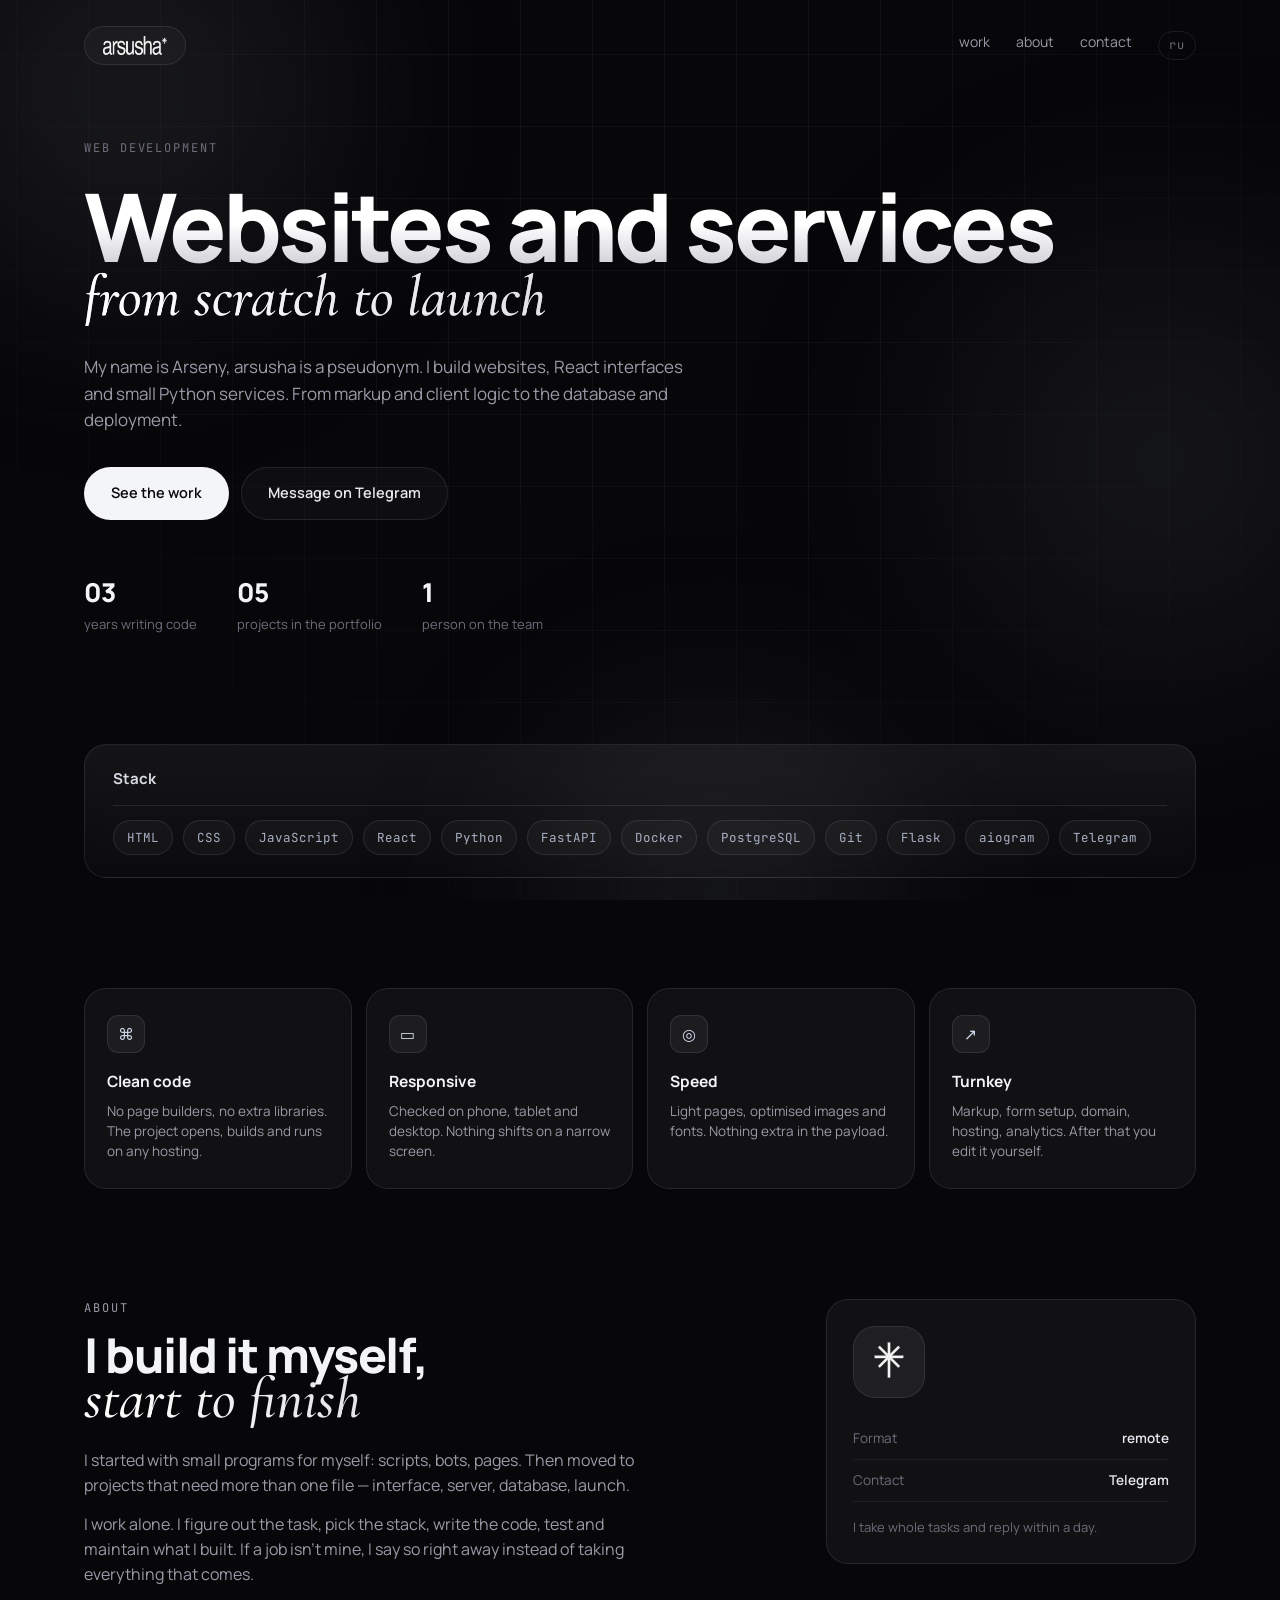
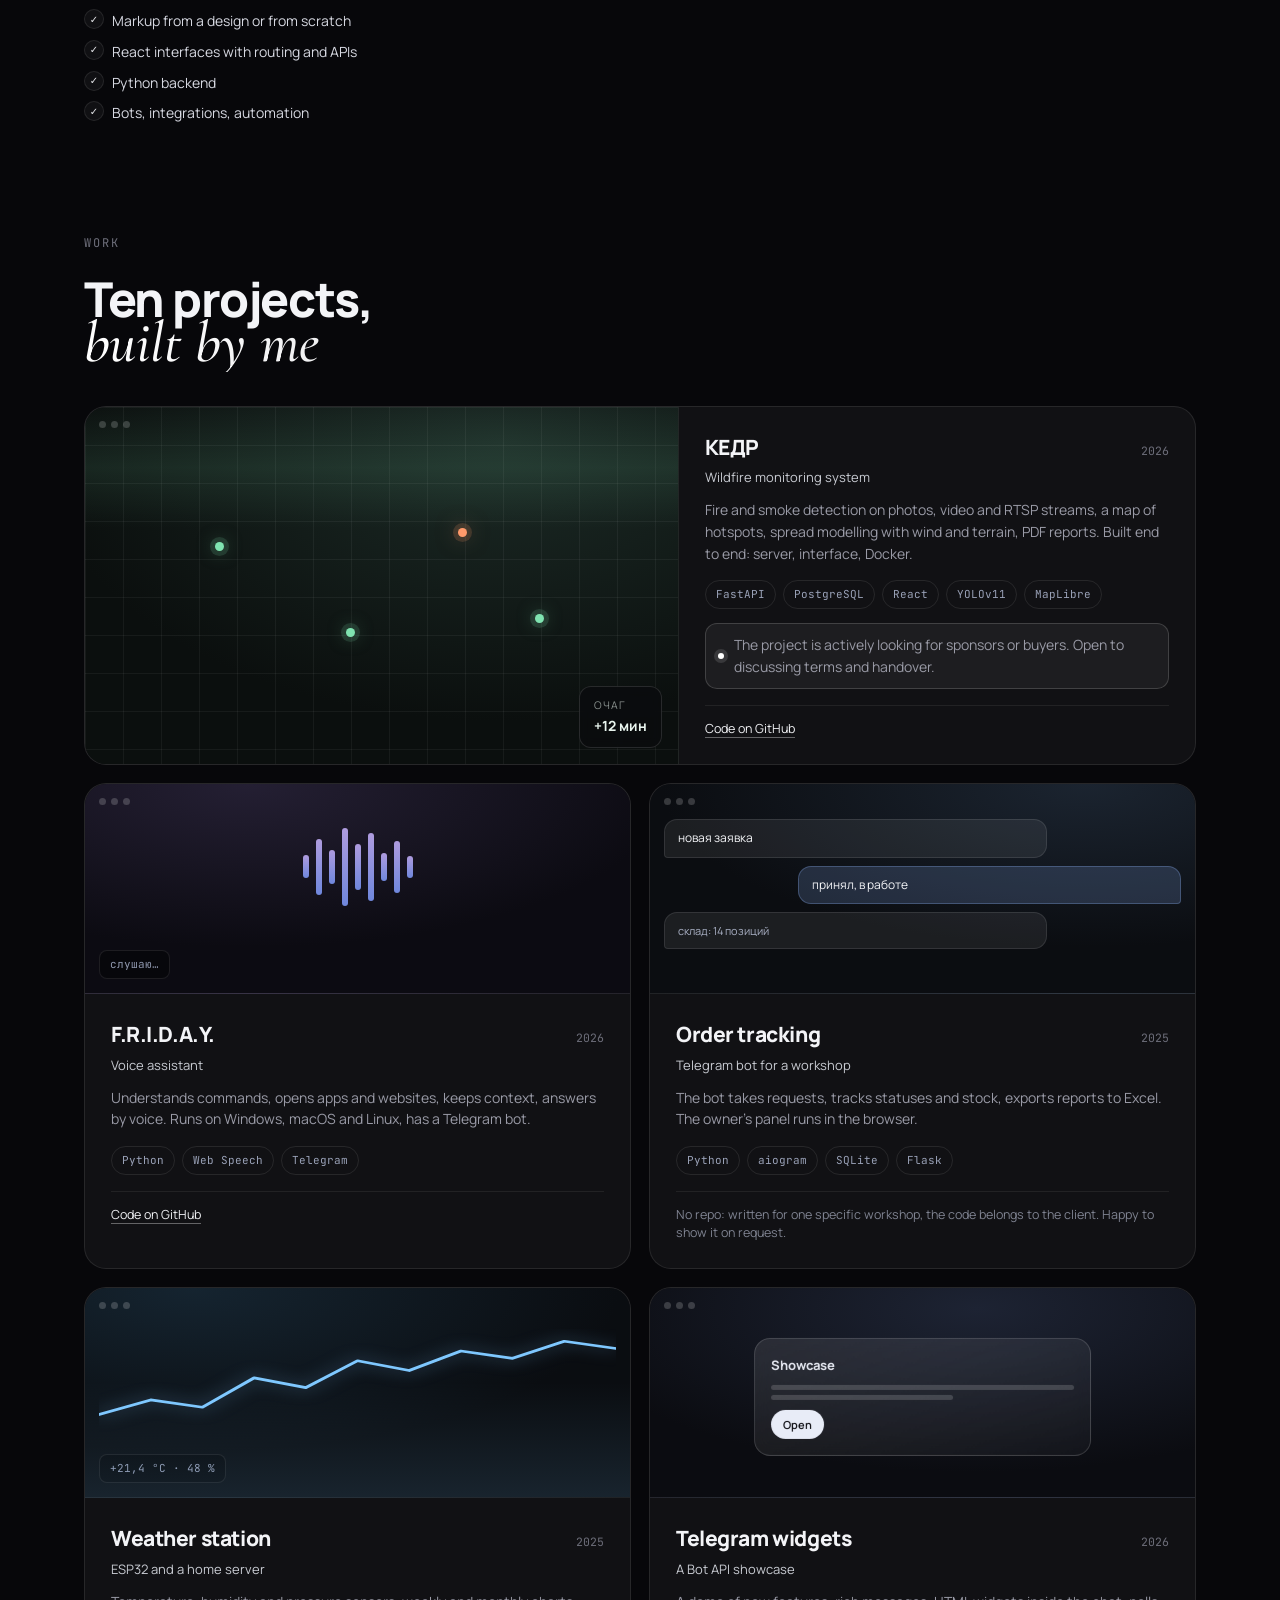
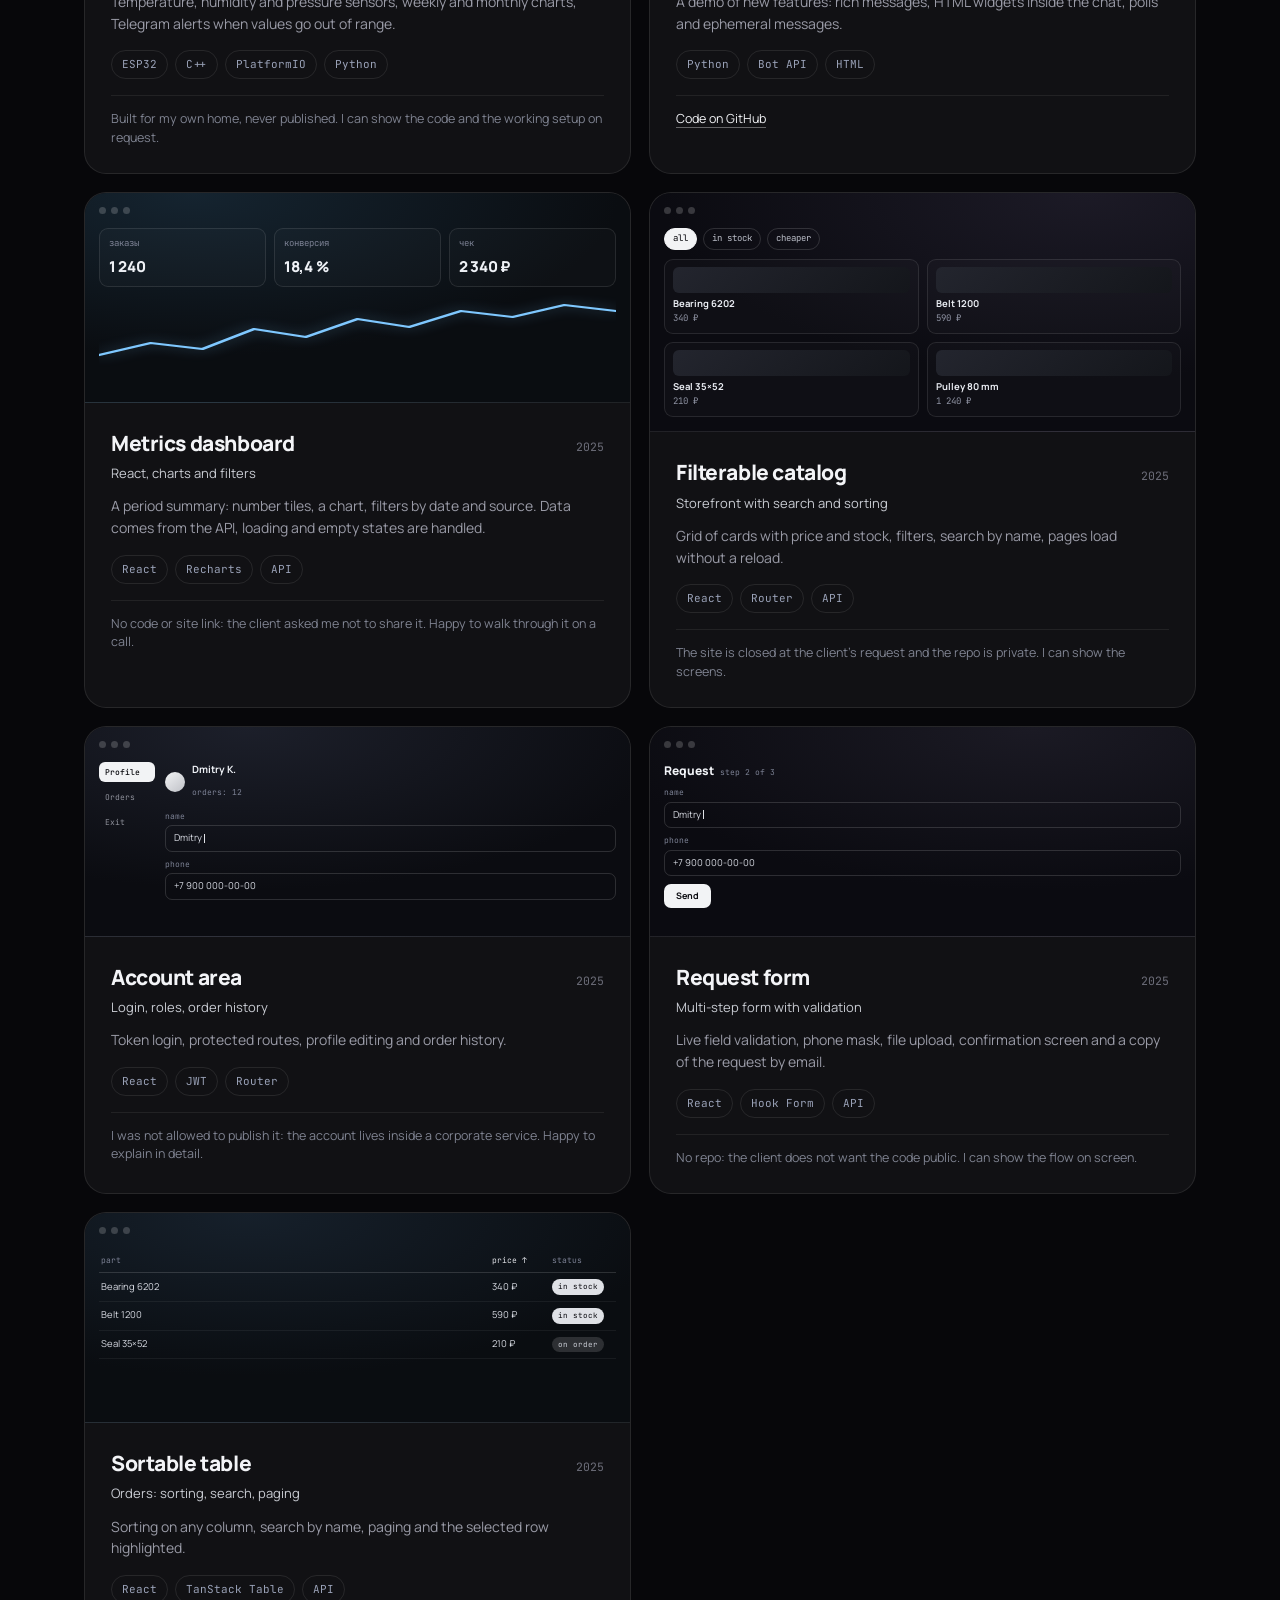
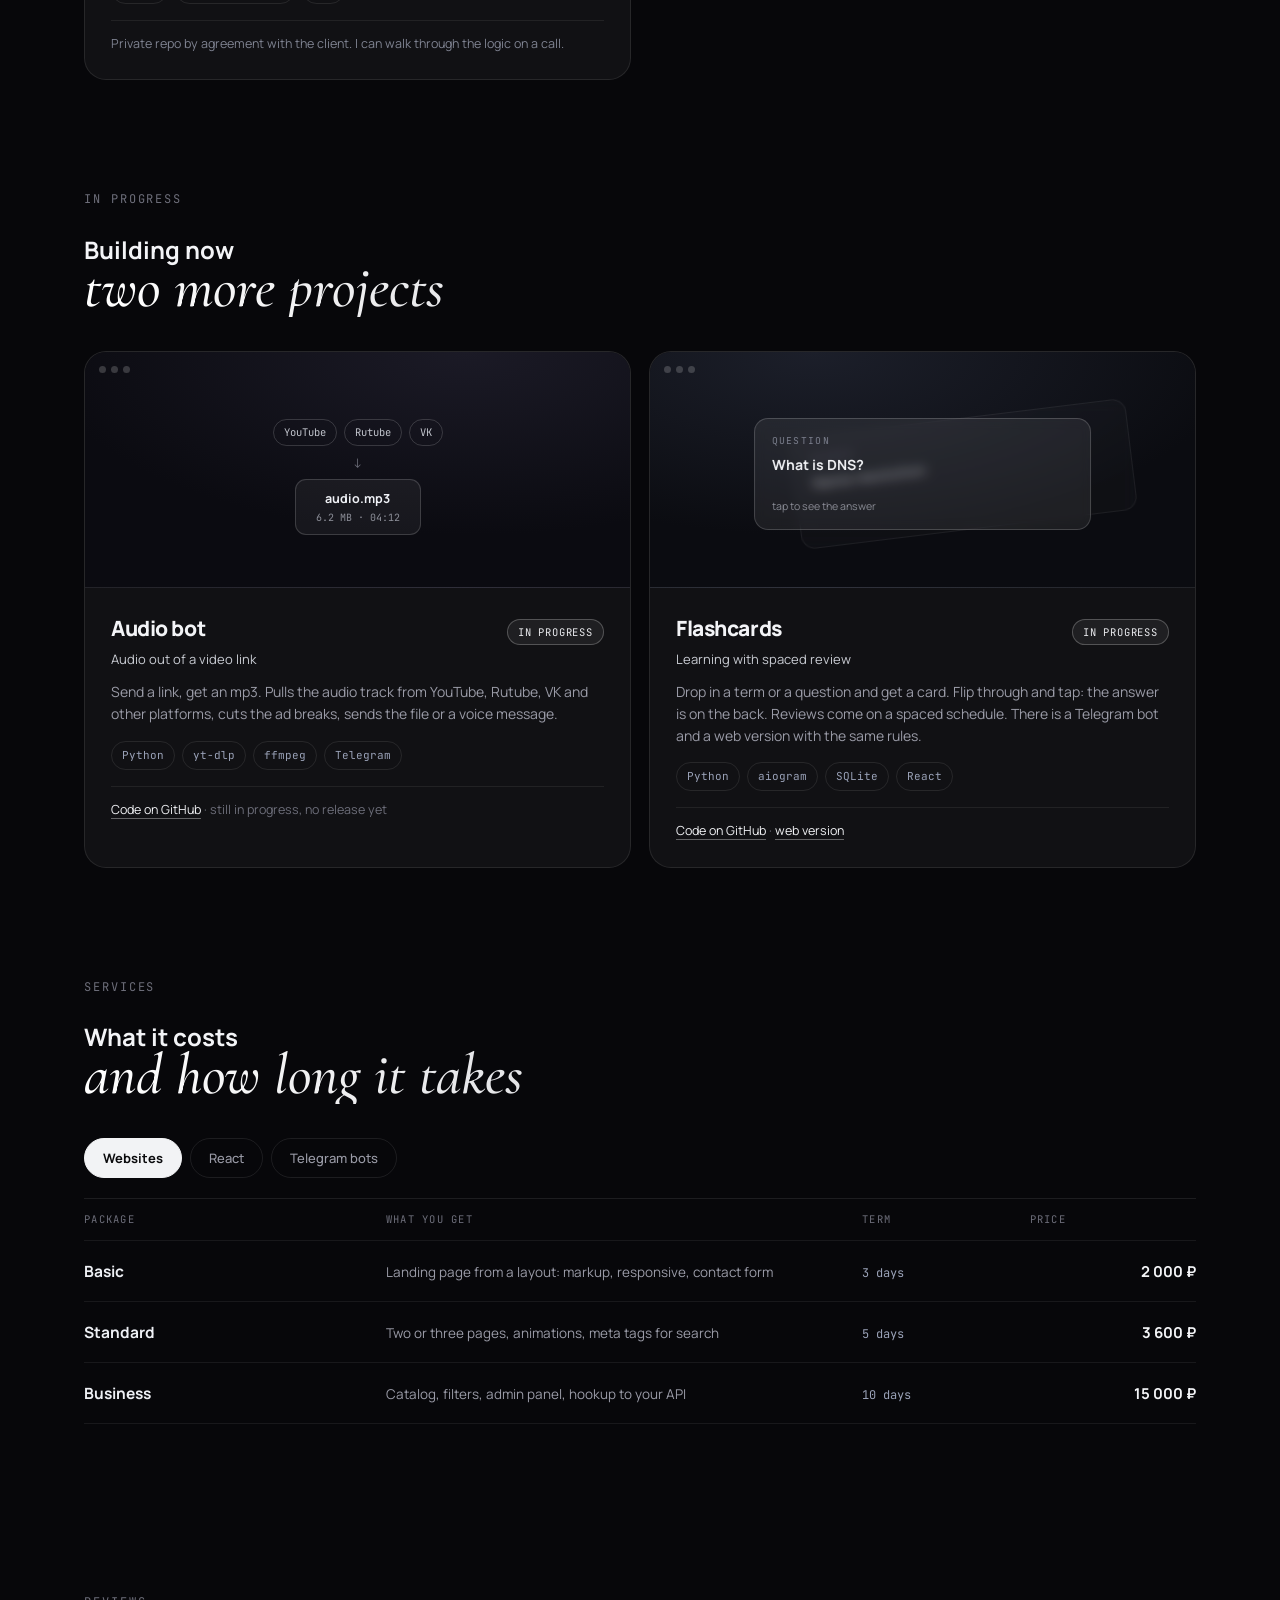
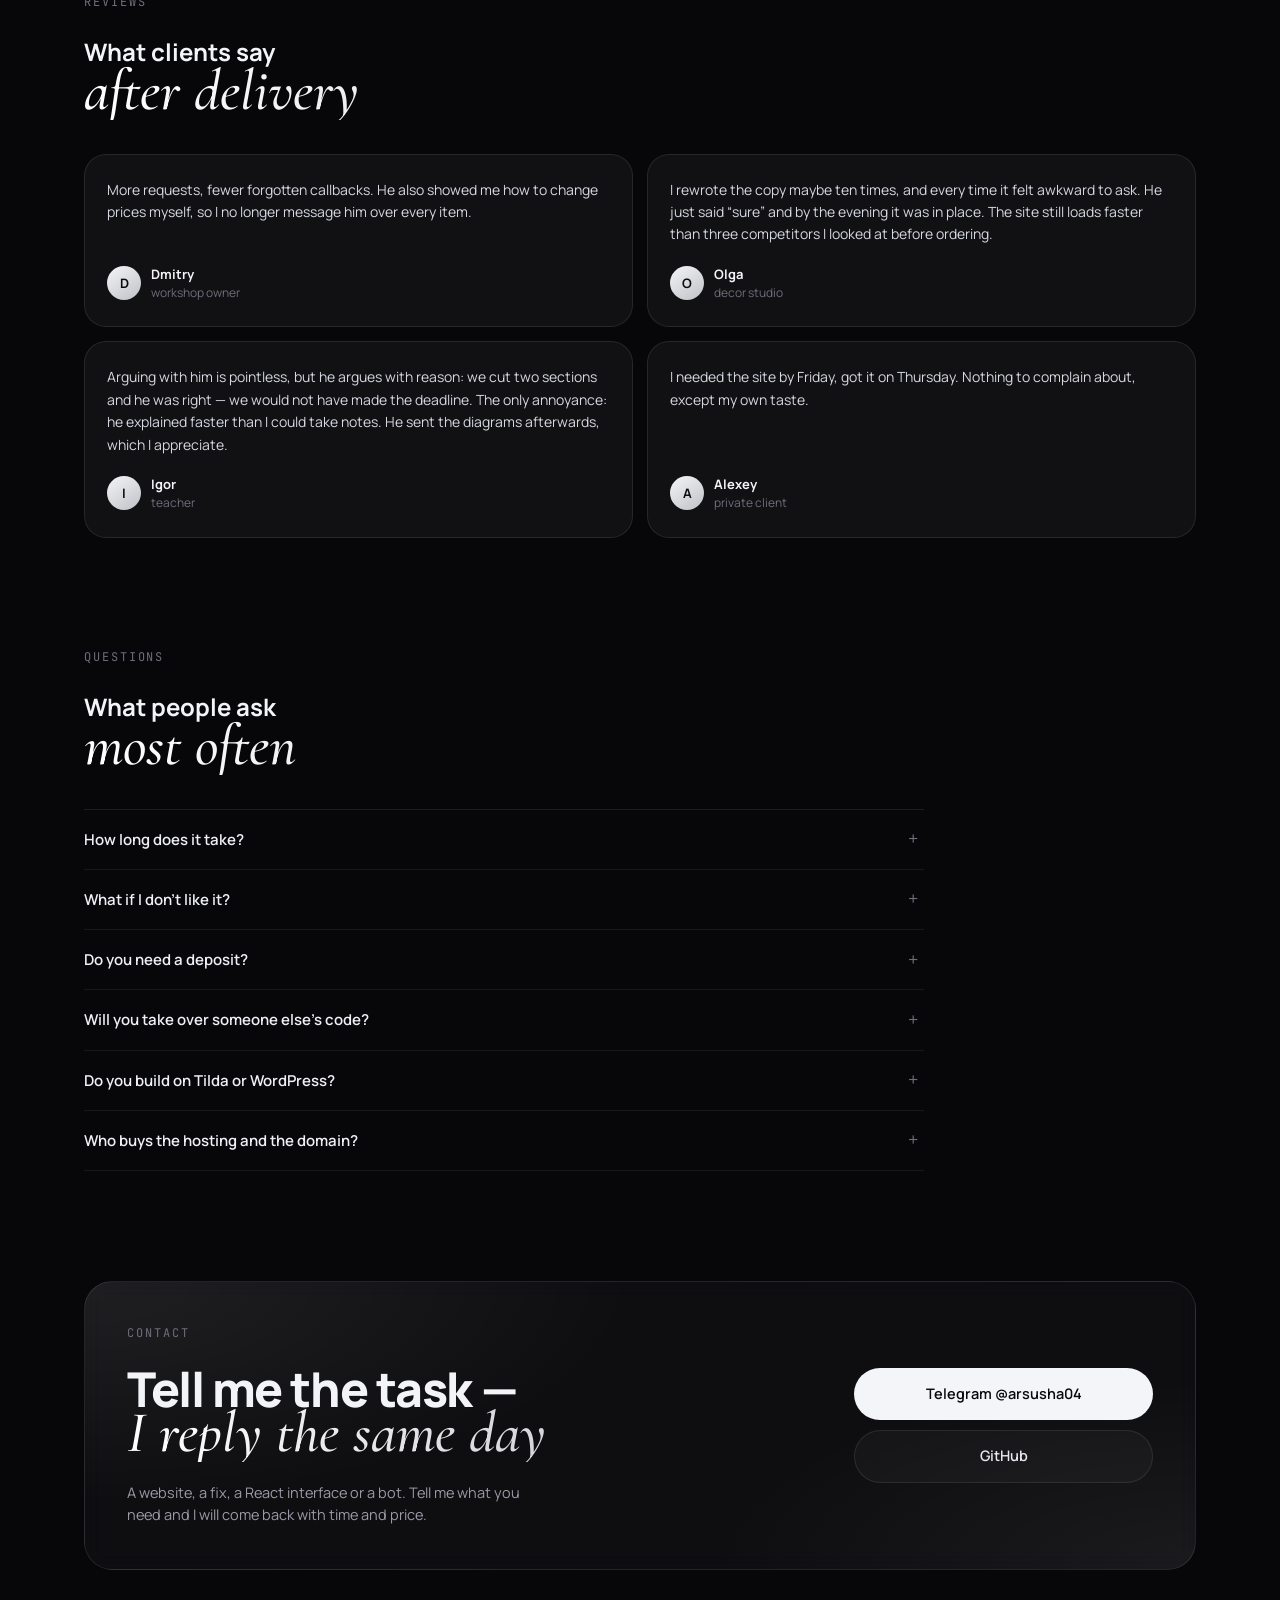
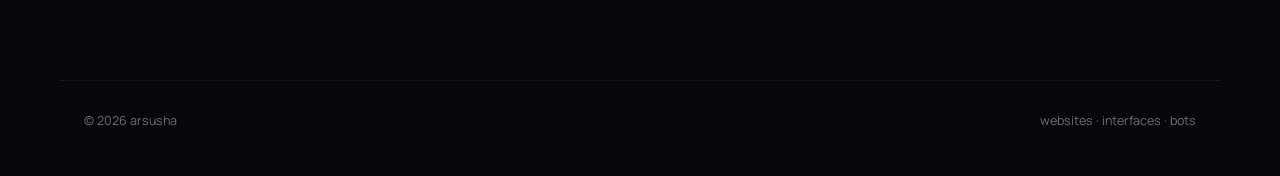
==== commit a678e40f: "Ссылки на репозитории бота для звука и карточек" ====
--- a/en/index.html
+++ b/en/index.html
@@ -357,7 +357,7 @@
           <p>Send a link, get an mp3. Pulls the audio track from YouTube, Rutube, VK and other platforms,
             cuts the ad breaks, sends the file or a voice message.</p>
           <ul class="tags"><li>Python</li><li>yt-dlp</li><li>ffmpeg</li><li>Telegram</li></ul>
-          <p class="work-foot muted">Still writing it. Code and a live link will appear here.</p>
+          <p class="work-foot"><a href="https://github.com/ARGAMEPRO/audio-bot" target="_blank" rel="noopener">Code on GitHub</a> · still in progress, no release yet</p>
         </div>
       </article>
 
@@ -371,9 +371,9 @@
           <div class="work-top"><h3>Flashcards</h3><span class="work-status">in progress</span></div>
           <p class="work-sub">Learning with spaced review</p>
           <p>Drop in a term or a question and get a card. Flip through and tap: the answer is on the
-            back. Reviews come on a spaced schedule so it stops fading.</p>
+            back. Reviews come on a spaced schedule. There is a Telegram bot and a web version with the same rules.</p>
           <ul class="tags"><li>Python</li><li>aiogram</li><li>SQLite</li><li>React</li></ul>
-          <p class="work-foot muted">Bot first, web version after. The link will appear here.</p>
+          <p class="work-foot"><a href="https://github.com/ARGAMEPRO/flashcards" target="_blank" rel="noopener">Code on GitHub</a> · <a href="https://argamepro.github.io/flashcards/" target="_blank" rel="noopener">web version</a></p>
         </div>
       </article>
     </div>
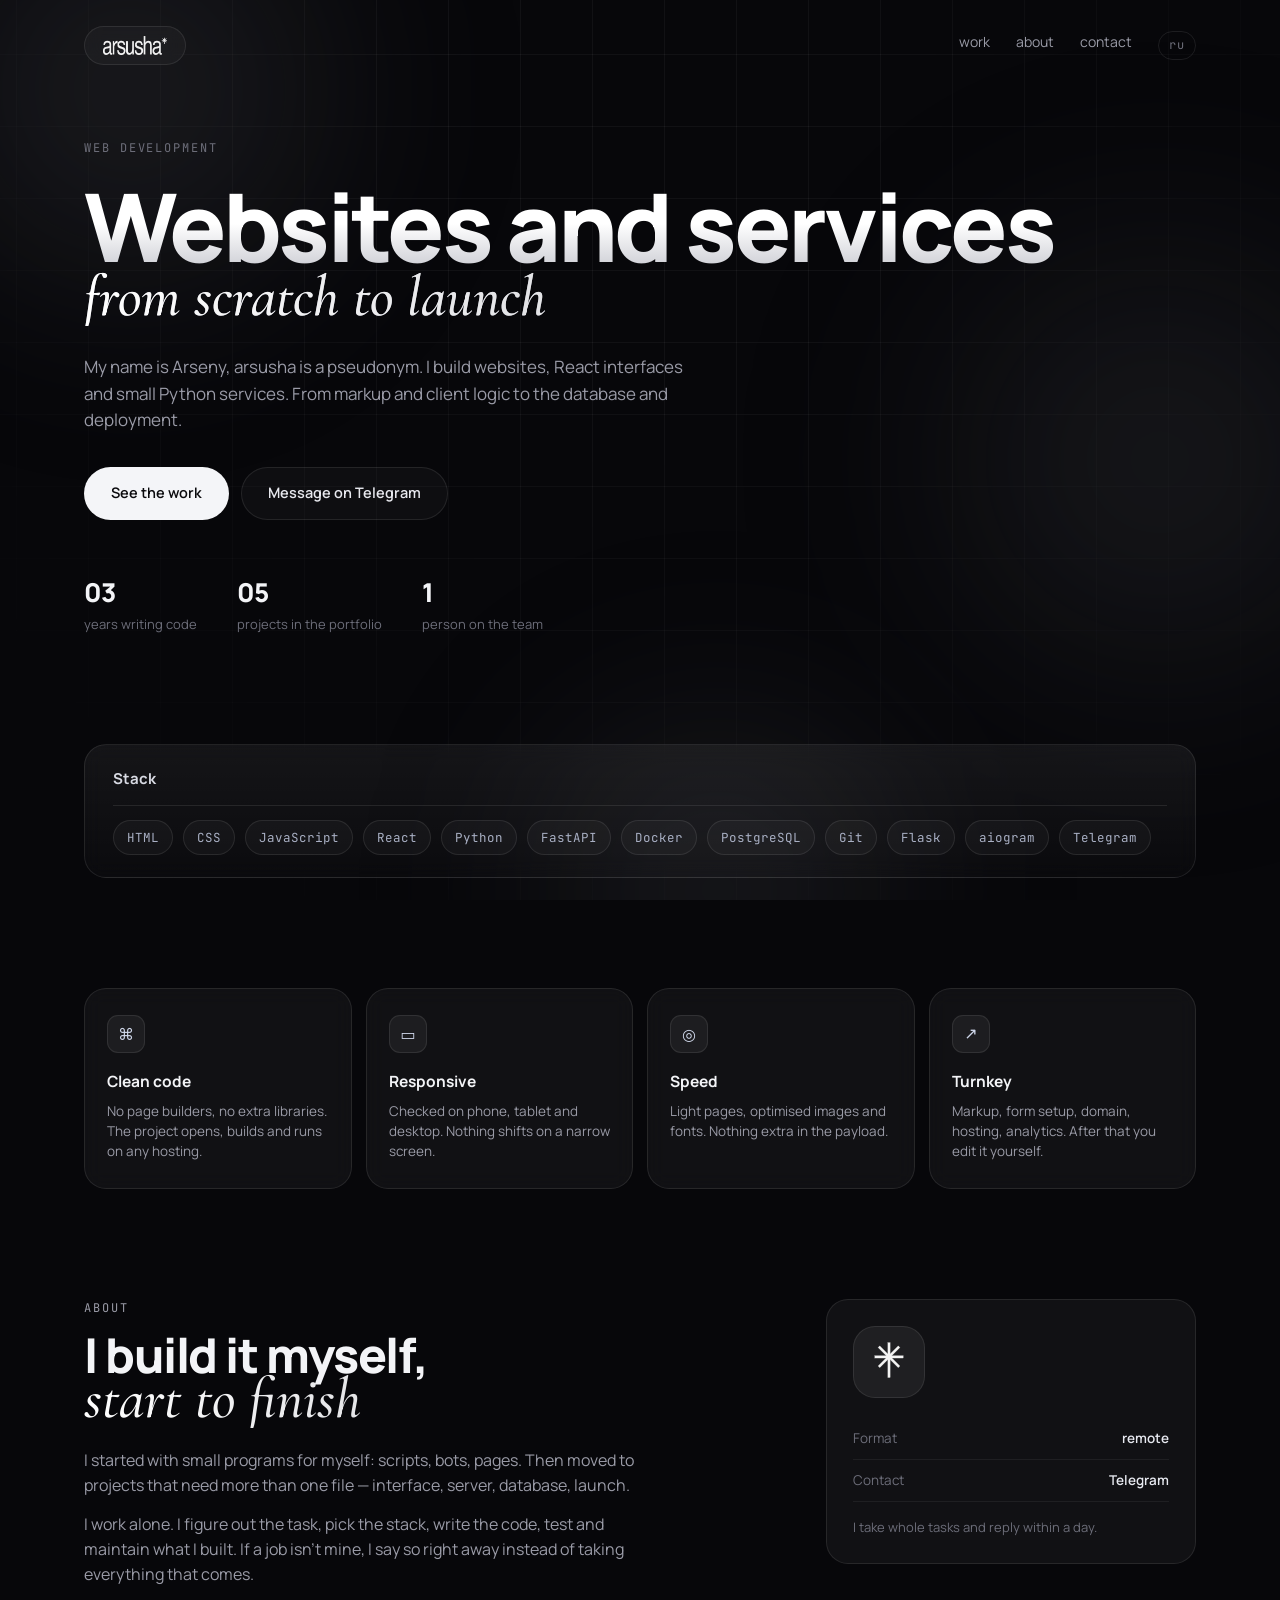
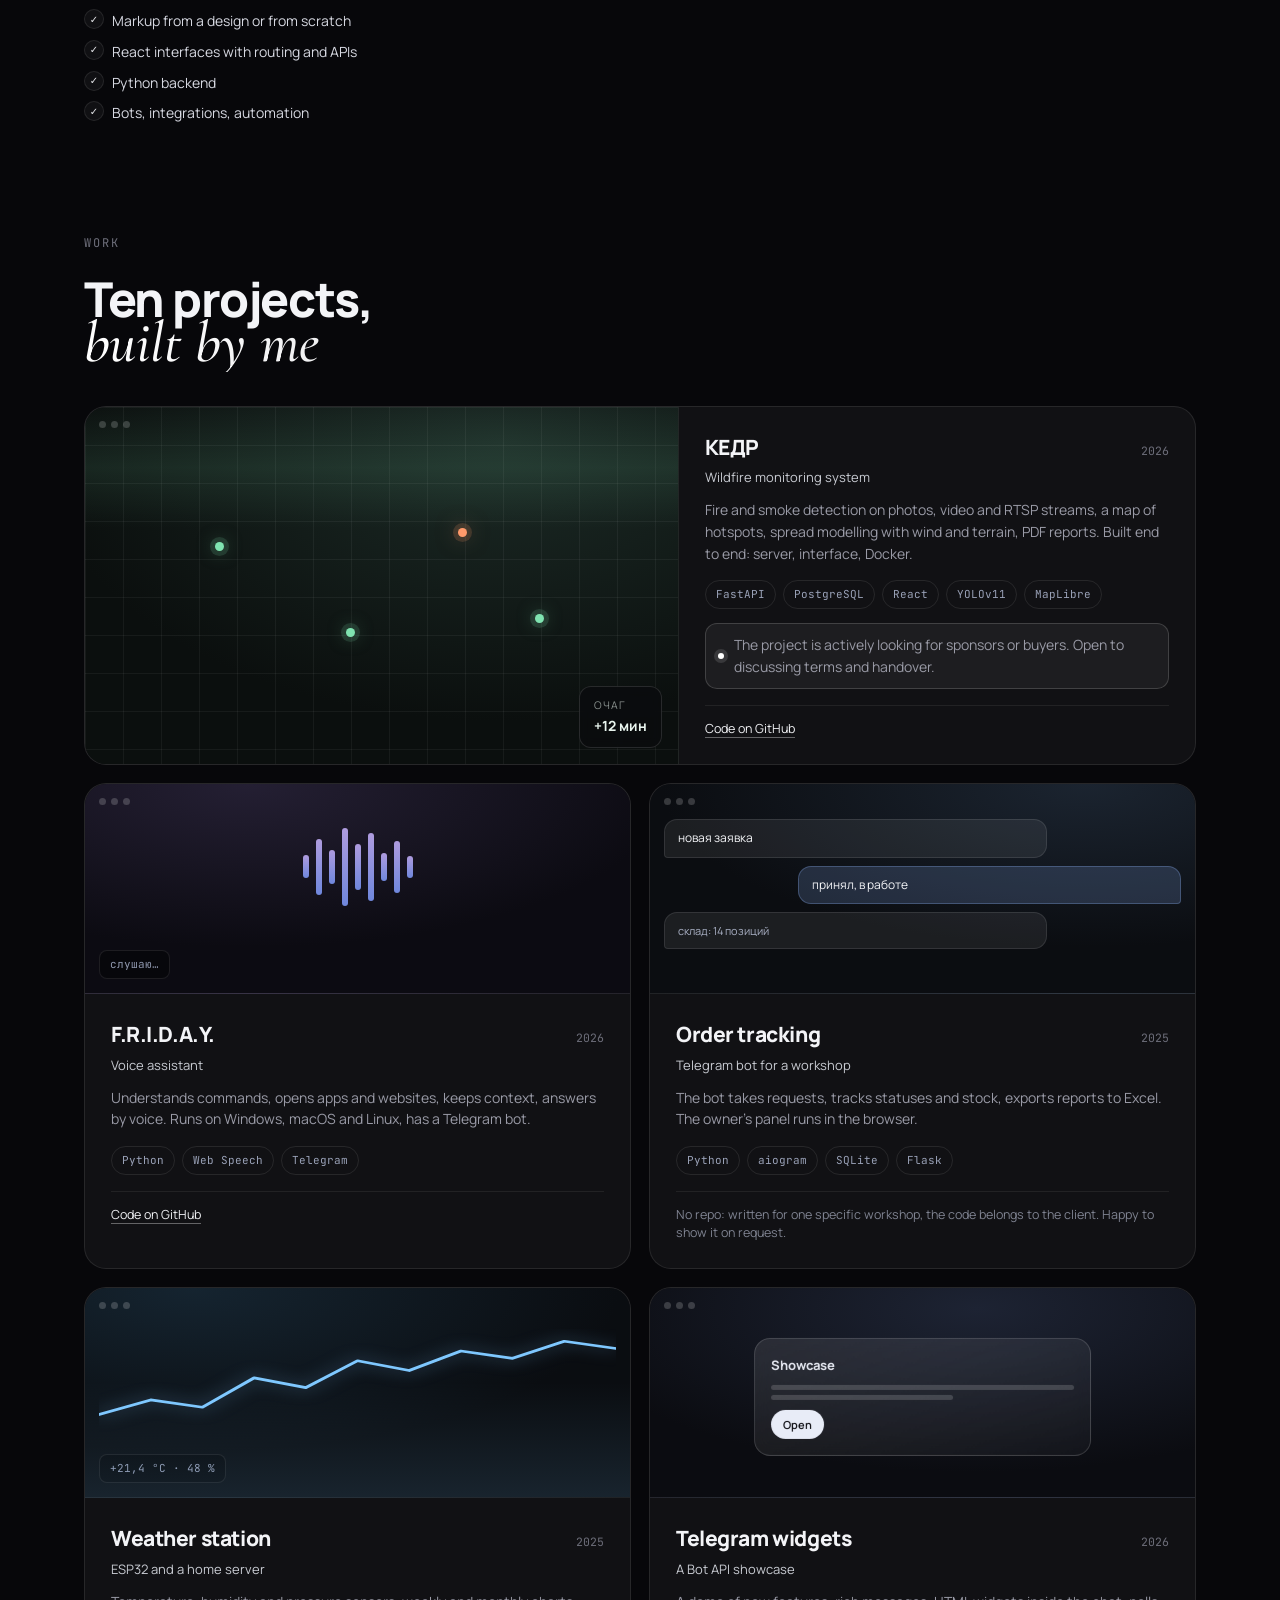
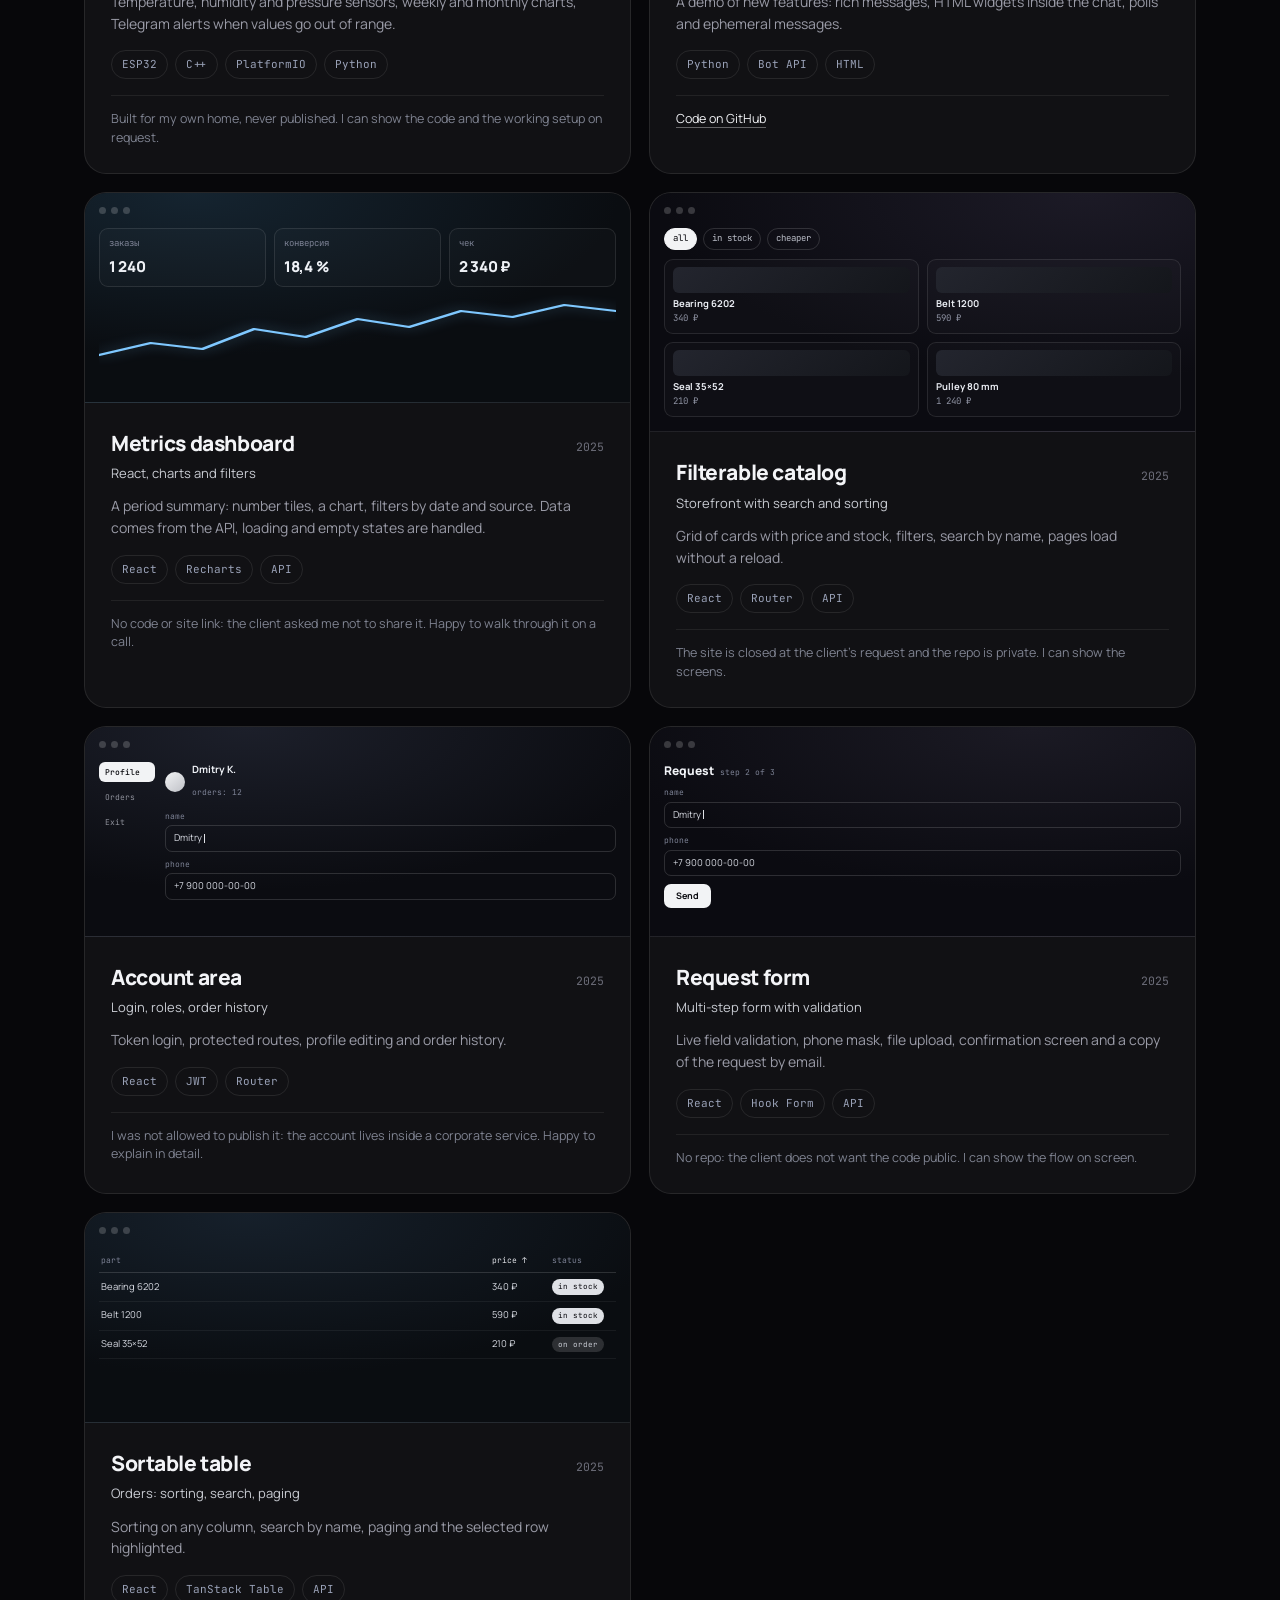
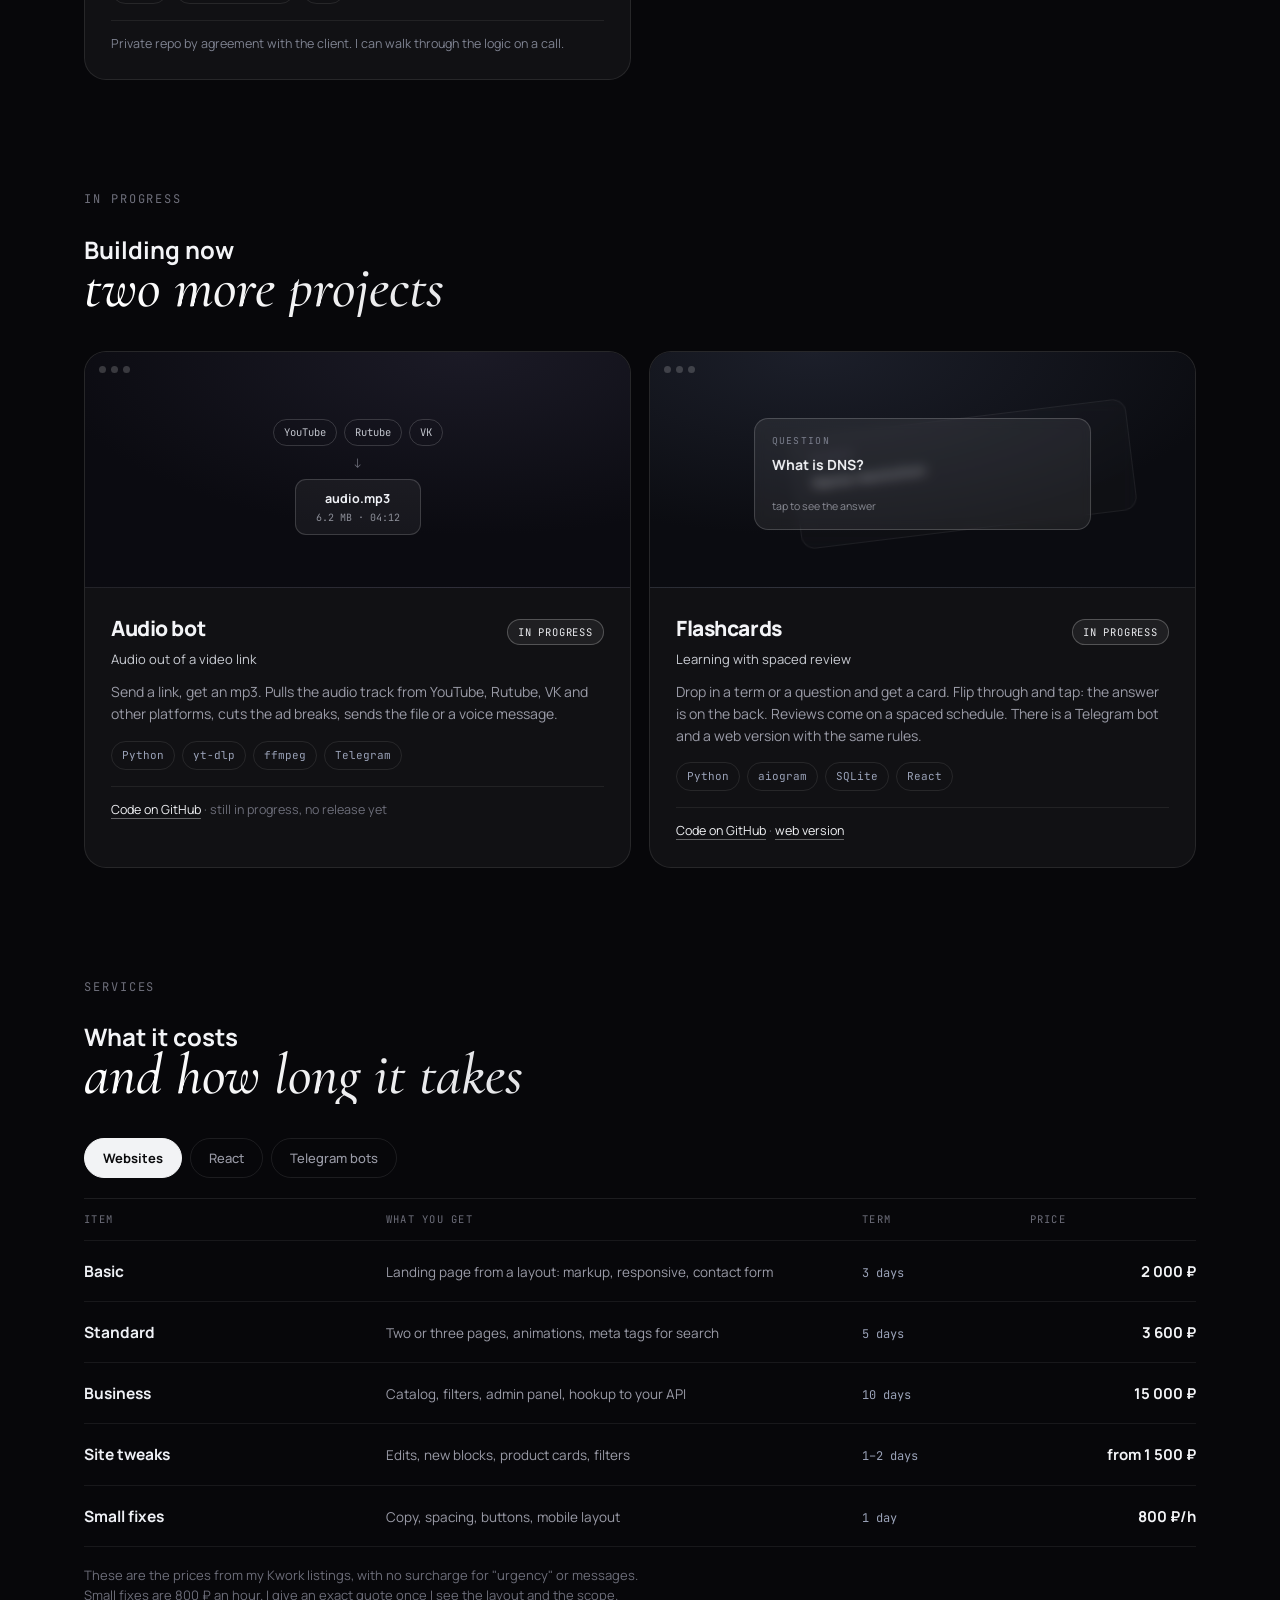
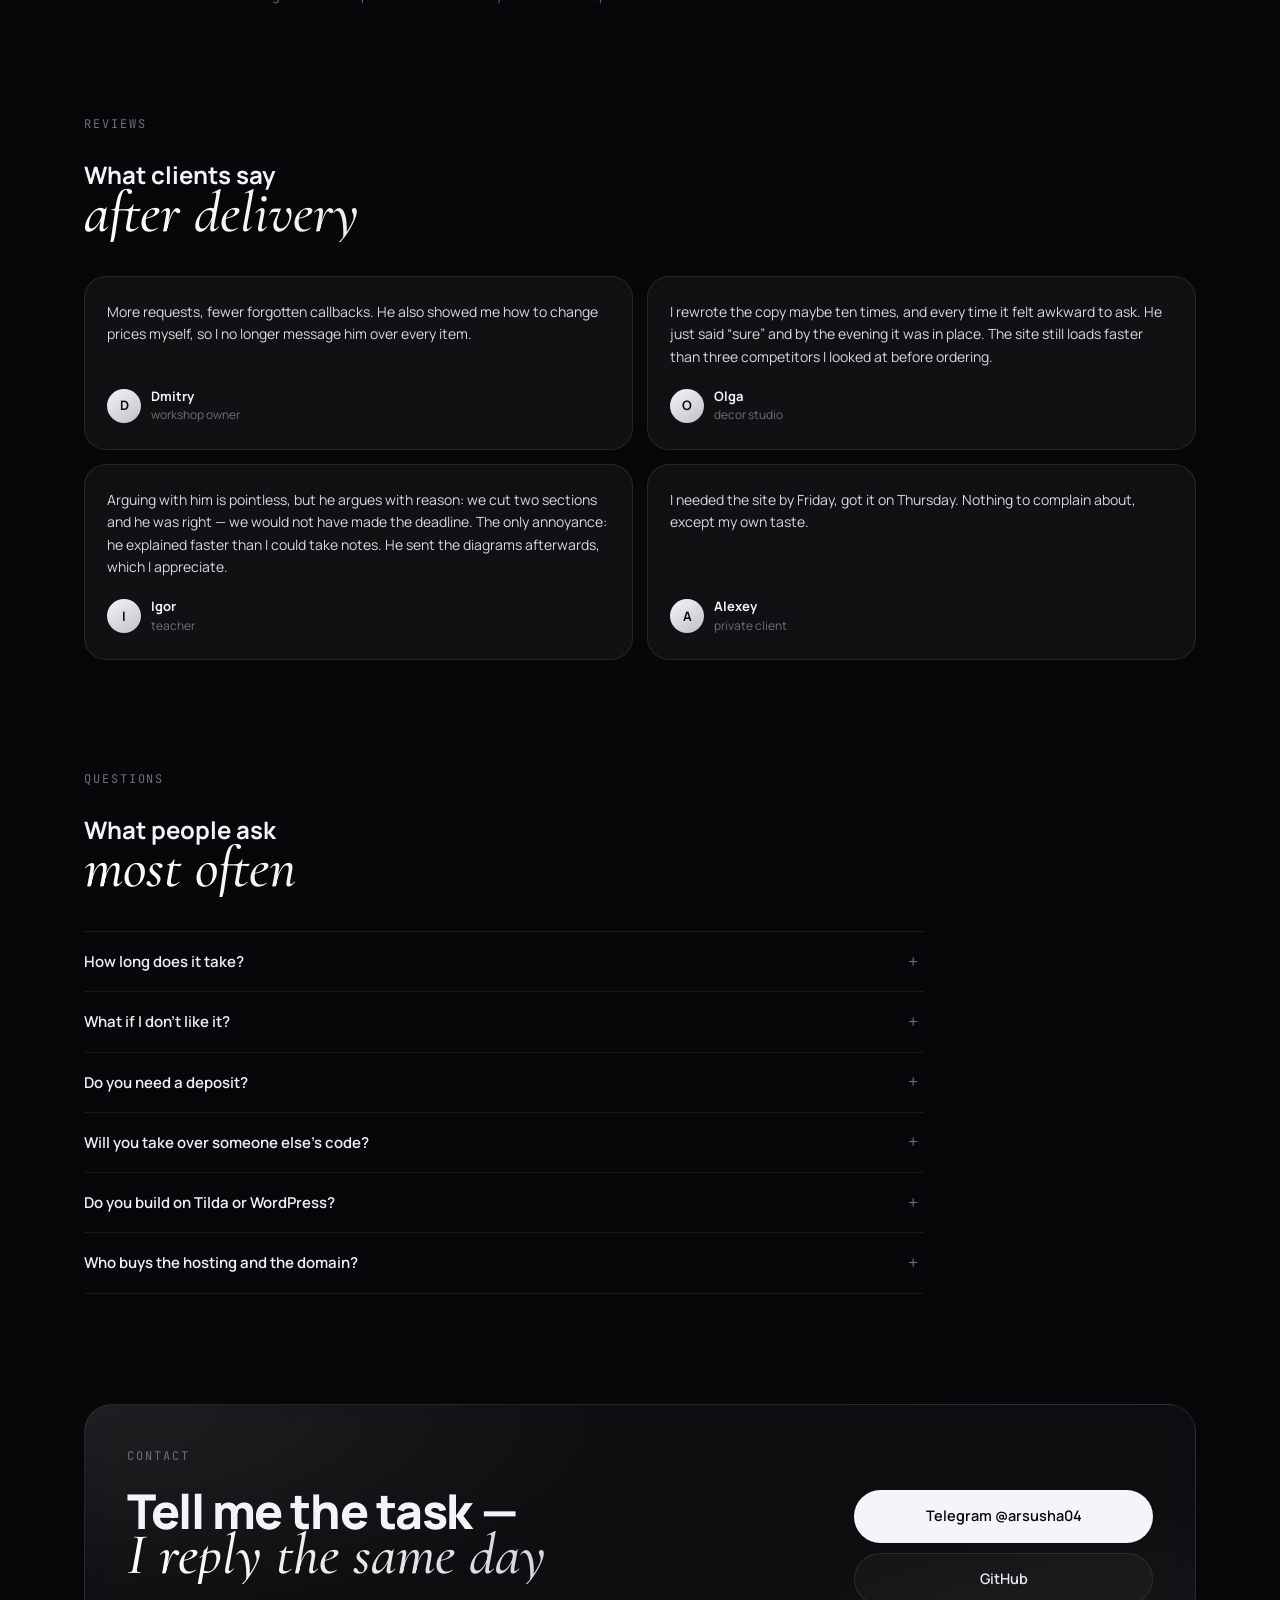
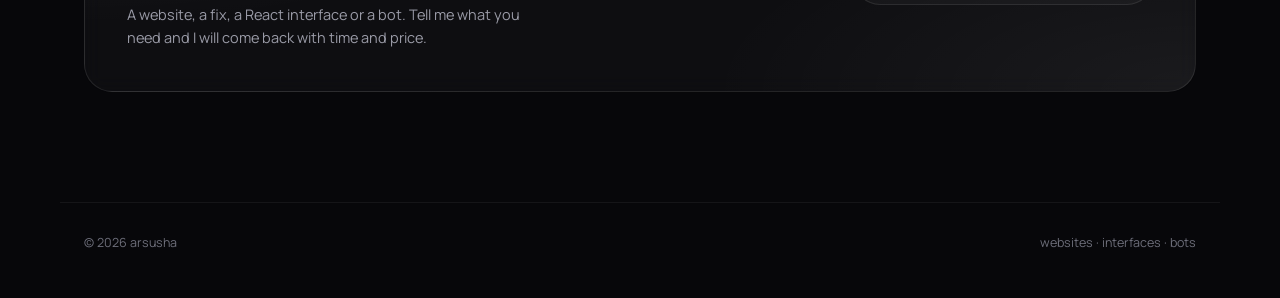
==== commit 02d17752: "Полные прайсы по направлениям: все позиции из кворков" ====
--- a/en/index.html
+++ b/en/index.html
@@ -392,7 +392,7 @@
     <div class="price-panels reveal">
       <div class="price-panel is-on" id="panel-sites" role="tabpanel">
         <div class="price-table">
-          <div class="price-row price-head"><span>Package</span><span>What you get</span><span>Term</span><span>Price</span></div>
+          <div class="price-row price-head"><span>Item</span><span>What you get</span><span>Term</span><span>Price</span></div>
         <div class="price-row">
           <span class="price-name">Basic</span>
           <span class="price-desc">Landing page from a layout: markup, responsive, contact form</span>
@@ -411,10 +411,22 @@
           <span class="price-term">10 days</span>
           <span class="price-sum">15 000 ₽</span>
         </div>
+        <div class="price-row">
+          <span class="price-name">Site tweaks</span>
+          <span class="price-desc">Edits, new blocks, product cards, filters</span>
+          <span class="price-term">1–2 days</span>
+          <span class="price-sum">from 1 500 ₽</span>
+        </div>
+        <div class="price-row">
+          <span class="price-name">Small fixes</span>
+          <span class="price-desc">Copy, spacing, buttons, mobile layout</span>
+          <span class="price-term">1 day</span>
+          <span class="price-sum">800 ₽/h</span>
+        </div>
         </div>
       </div><div class="price-panel" id="panel-react" role="tabpanel">
         <div class="price-table">
-          <div class="price-row price-head"><span>Package</span><span>What you get</span><span>Term</span><span>Price</span></div>
+          <div class="price-row price-head"><span>Item</span><span>What you get</span><span>Term</span><span>Price</span></div>
         <div class="price-row">
           <span class="price-name">Basic</span>
           <span class="price-desc">One React page: components, responsive, Vite build</span>
@@ -433,10 +445,28 @@
           <span class="price-term">10 days</span>
           <span class="price-sum">12 000 ₽</span>
         </div>
+        <div class="price-row">
+          <span class="price-name">API hookup</span>
+          <span class="price-desc">Requests, loading and error states, tokens</span>
+          <span class="price-term">1 day</span>
+          <span class="price-sum">from 1 500 ₽</span>
+        </div>
+        <div class="price-row">
+          <span class="price-name">Catalog or table</span>
+          <span class="price-desc">Filters, sorting, search, paging</span>
+          <span class="price-term">2 days</span>
+          <span class="price-sum">from 2 500 ₽</span>
+        </div>
+        <div class="price-row">
+          <span class="price-name">Auth and roles</span>
+          <span class="price-desc">Token login, protected routes, account area</span>
+          <span class="price-term">2 days</span>
+          <span class="price-sum">from 3 000 ₽</span>
+        </div>
         </div>
       </div><div class="price-panel" id="panel-bots" role="tabpanel">
         <div class="price-table">
-          <div class="price-row price-head"><span>Package</span><span>What you get</span><span>Term</span><span>Price</span></div>
+          <div class="price-row price-head"><span>Item</span><span>What you get</span><span>Term</span><span>Price</span></div>
         <div class="price-row">
           <span class="price-name">Basic</span>
           <span class="price-desc">Menu, buttons, requests land in your chat</span>
@@ -454,6 +484,36 @@
           <span class="price-desc">Payments, admin panel, roles, broadcasts to subscribers</span>
           <span class="price-term">10 days</span>
           <span class="price-sum">25 000 ₽</span>
+        </div>
+        <div class="price-row">
+          <span class="price-name">Database and admin panel</span>
+          <span class="price-desc">Requests in a database, browser panel: statuses, prices</span>
+          <span class="price-term">3 days</span>
+          <span class="price-sum">3 000 ₽</span>
+        </div>
+        <div class="price-row">
+          <span class="price-name">Payments</span>
+          <span class="price-desc">YooKassa or Telegram Stars, access unlocked after payment</span>
+          <span class="price-term">2 days</span>
+          <span class="price-sum">2 500 ₽</span>
+        </div>
+        <div class="price-row">
+          <span class="price-name">Excel reports</span>
+          <span class="price-desc">Requests exported to a file, sent to chat automatically</span>
+          <span class="price-term">1 day</span>
+          <span class="price-sum">1 500 ₽</span>
+        </div>
+        <div class="price-row">
+          <span class="price-name">Server deploy</span>
+          <span class="price-desc">VPS, autostart, restart on crash</span>
+          <span class="price-term">1 day</span>
+          <span class="price-sum">1 500 ₽</span>
+        </div>
+        <div class="price-row">
+          <span class="price-name">Script and copy</span>
+          <span class="price-desc">Greeting, questions, buttons for your task</span>
+          <span class="price-term">1 day</span>
+          <span class="price-sum">1 000 ₽</span>
         </div>
         </div>
       </div>
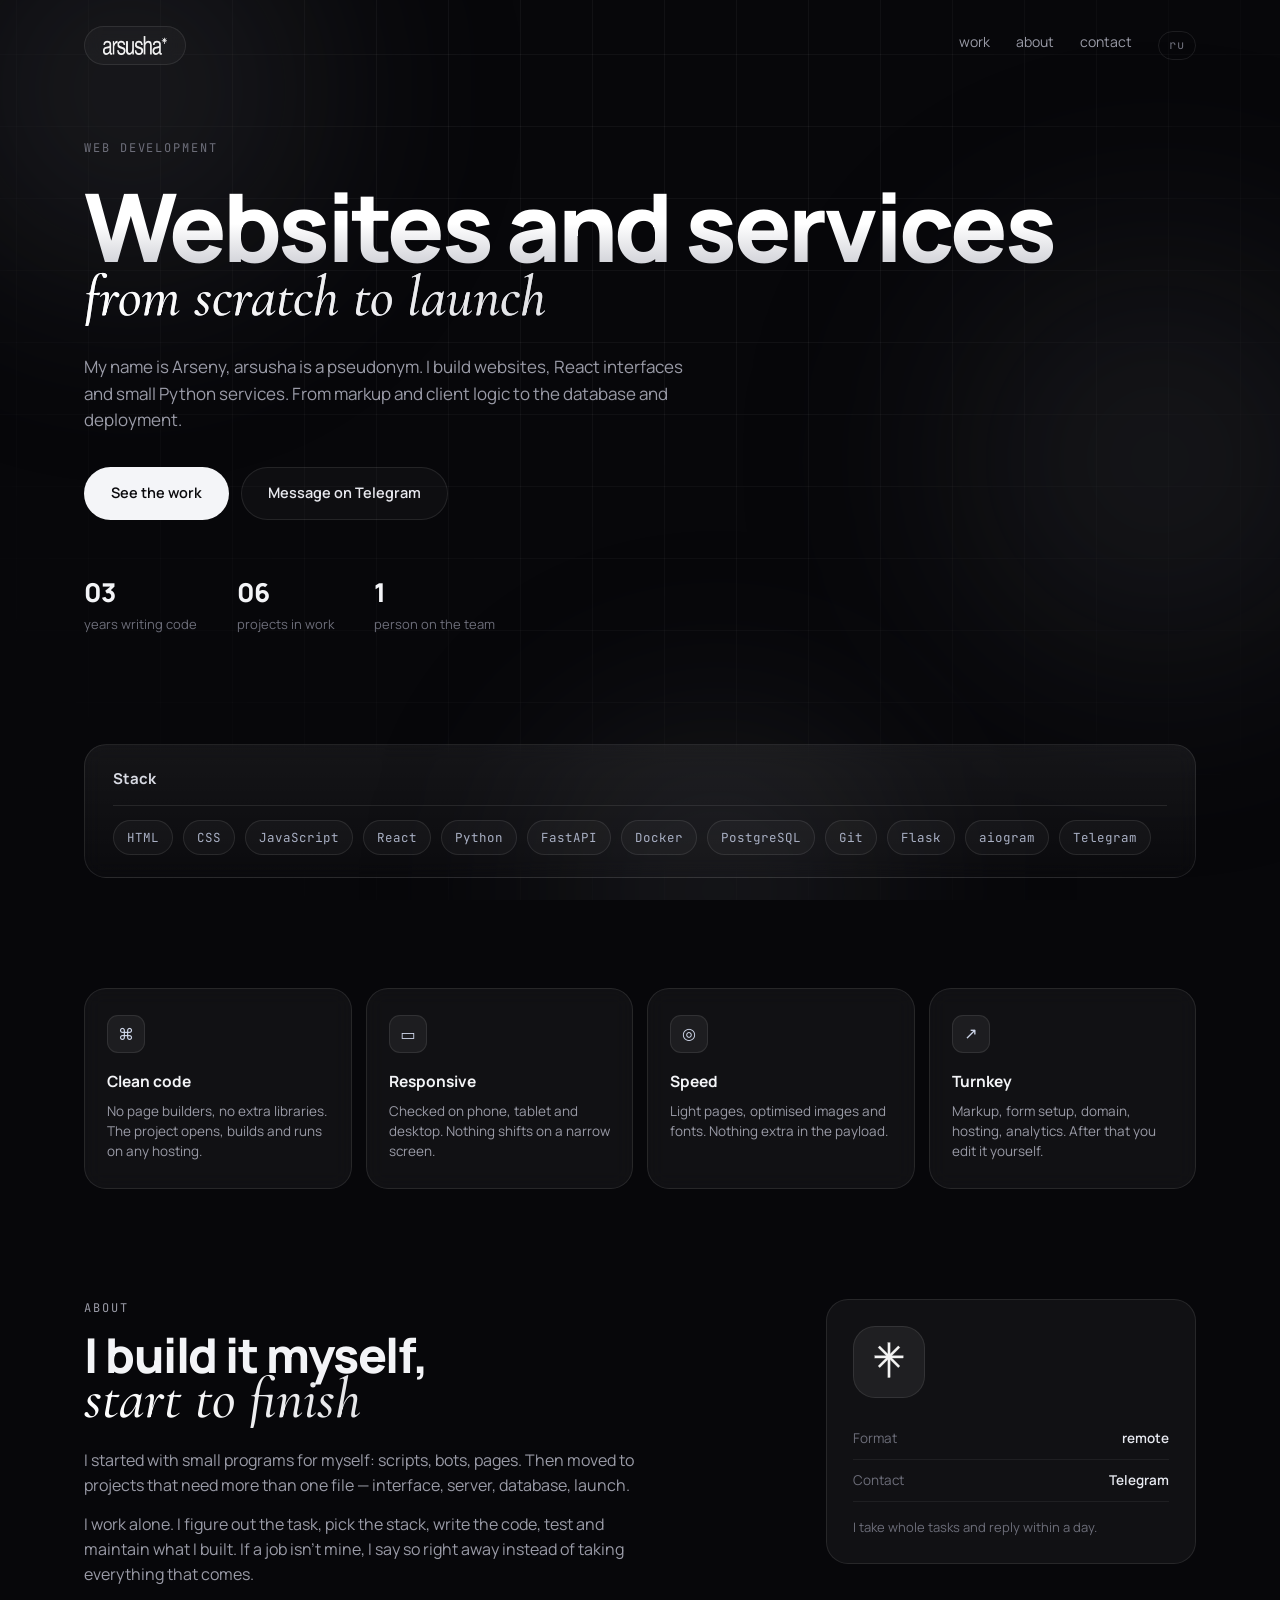
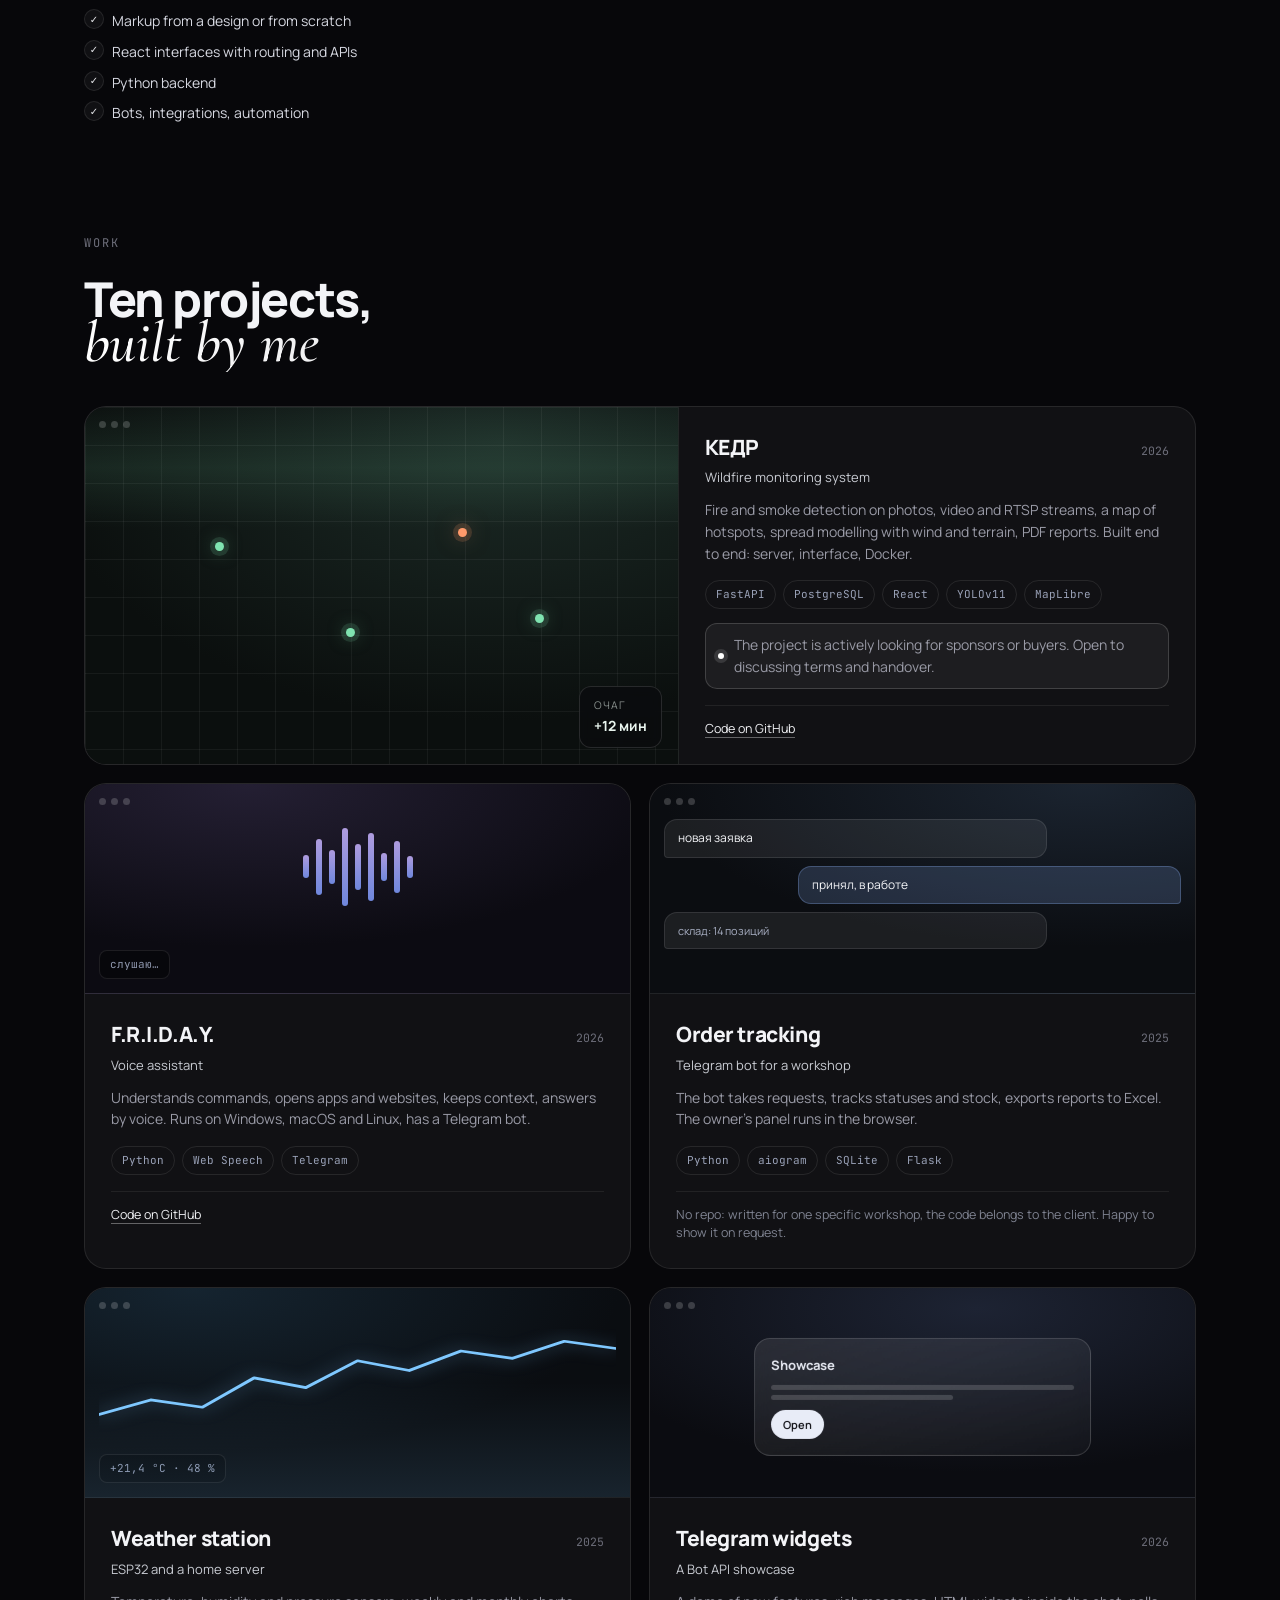
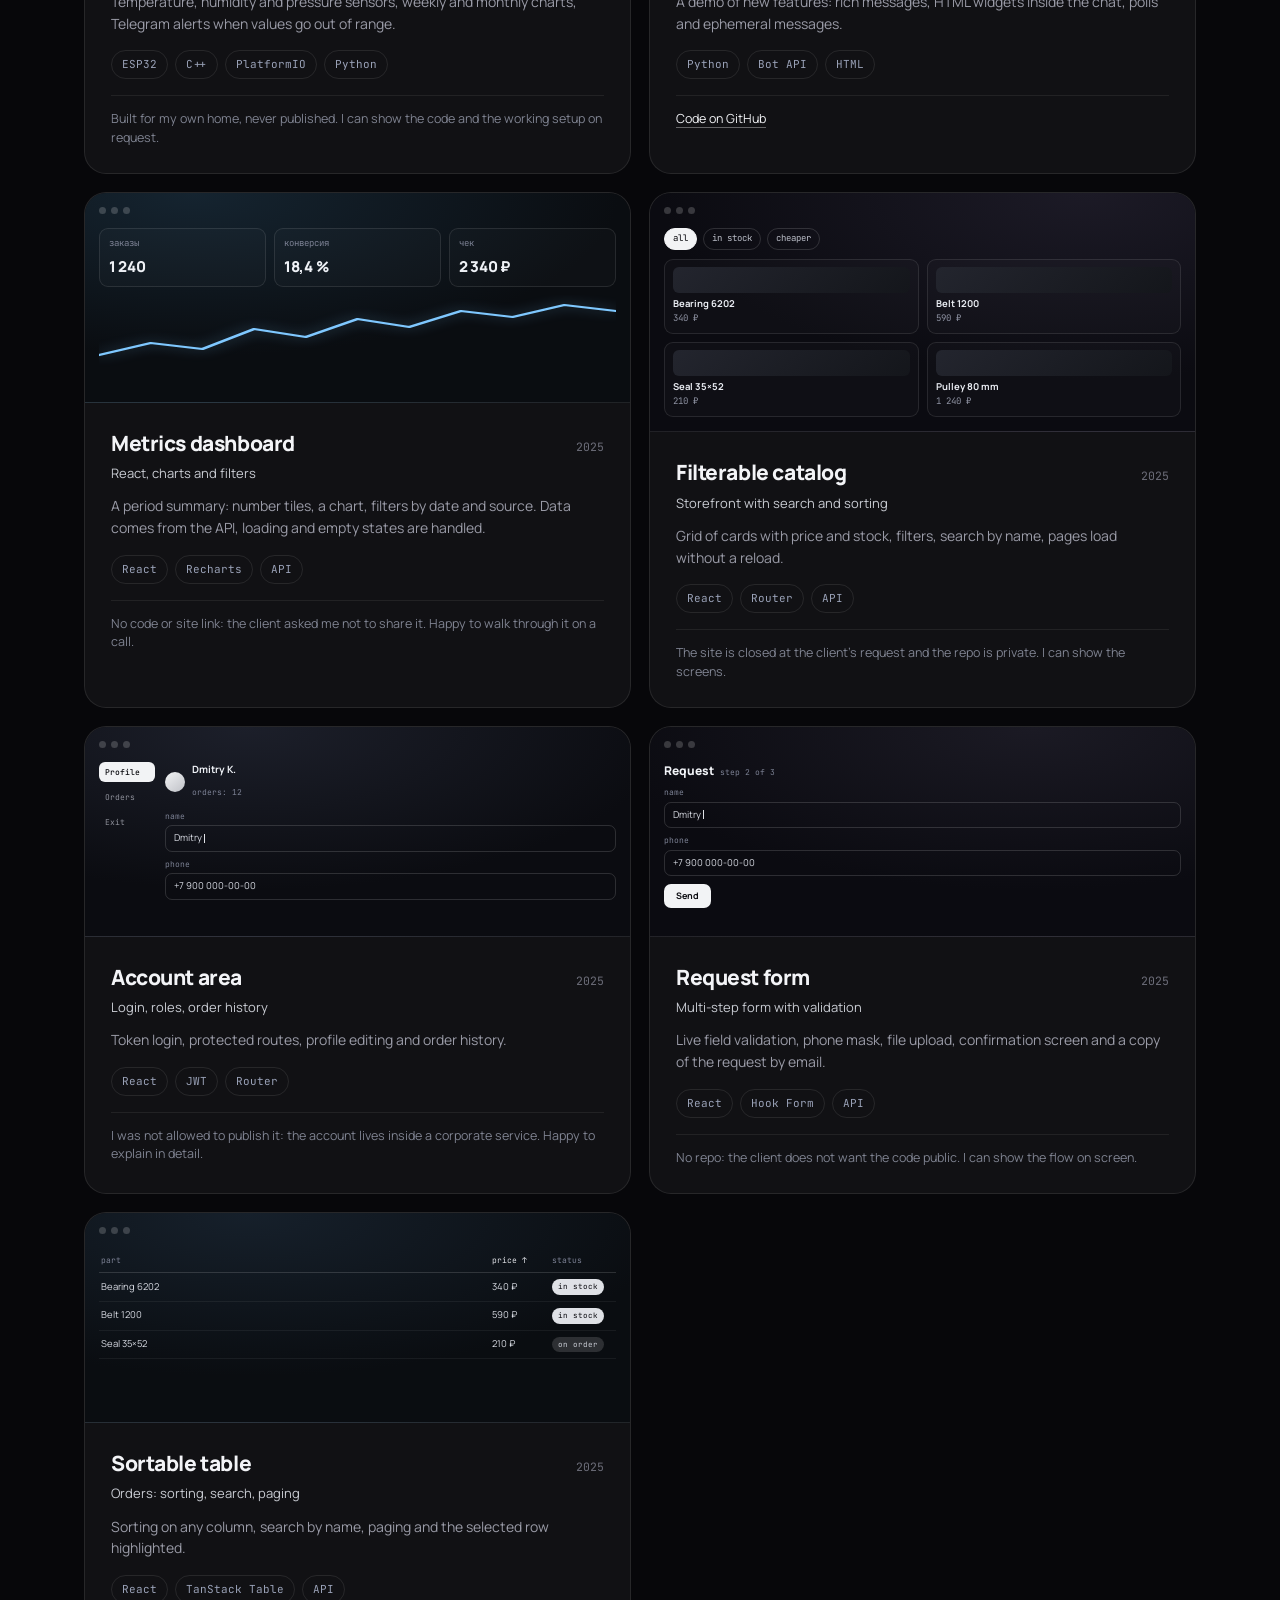
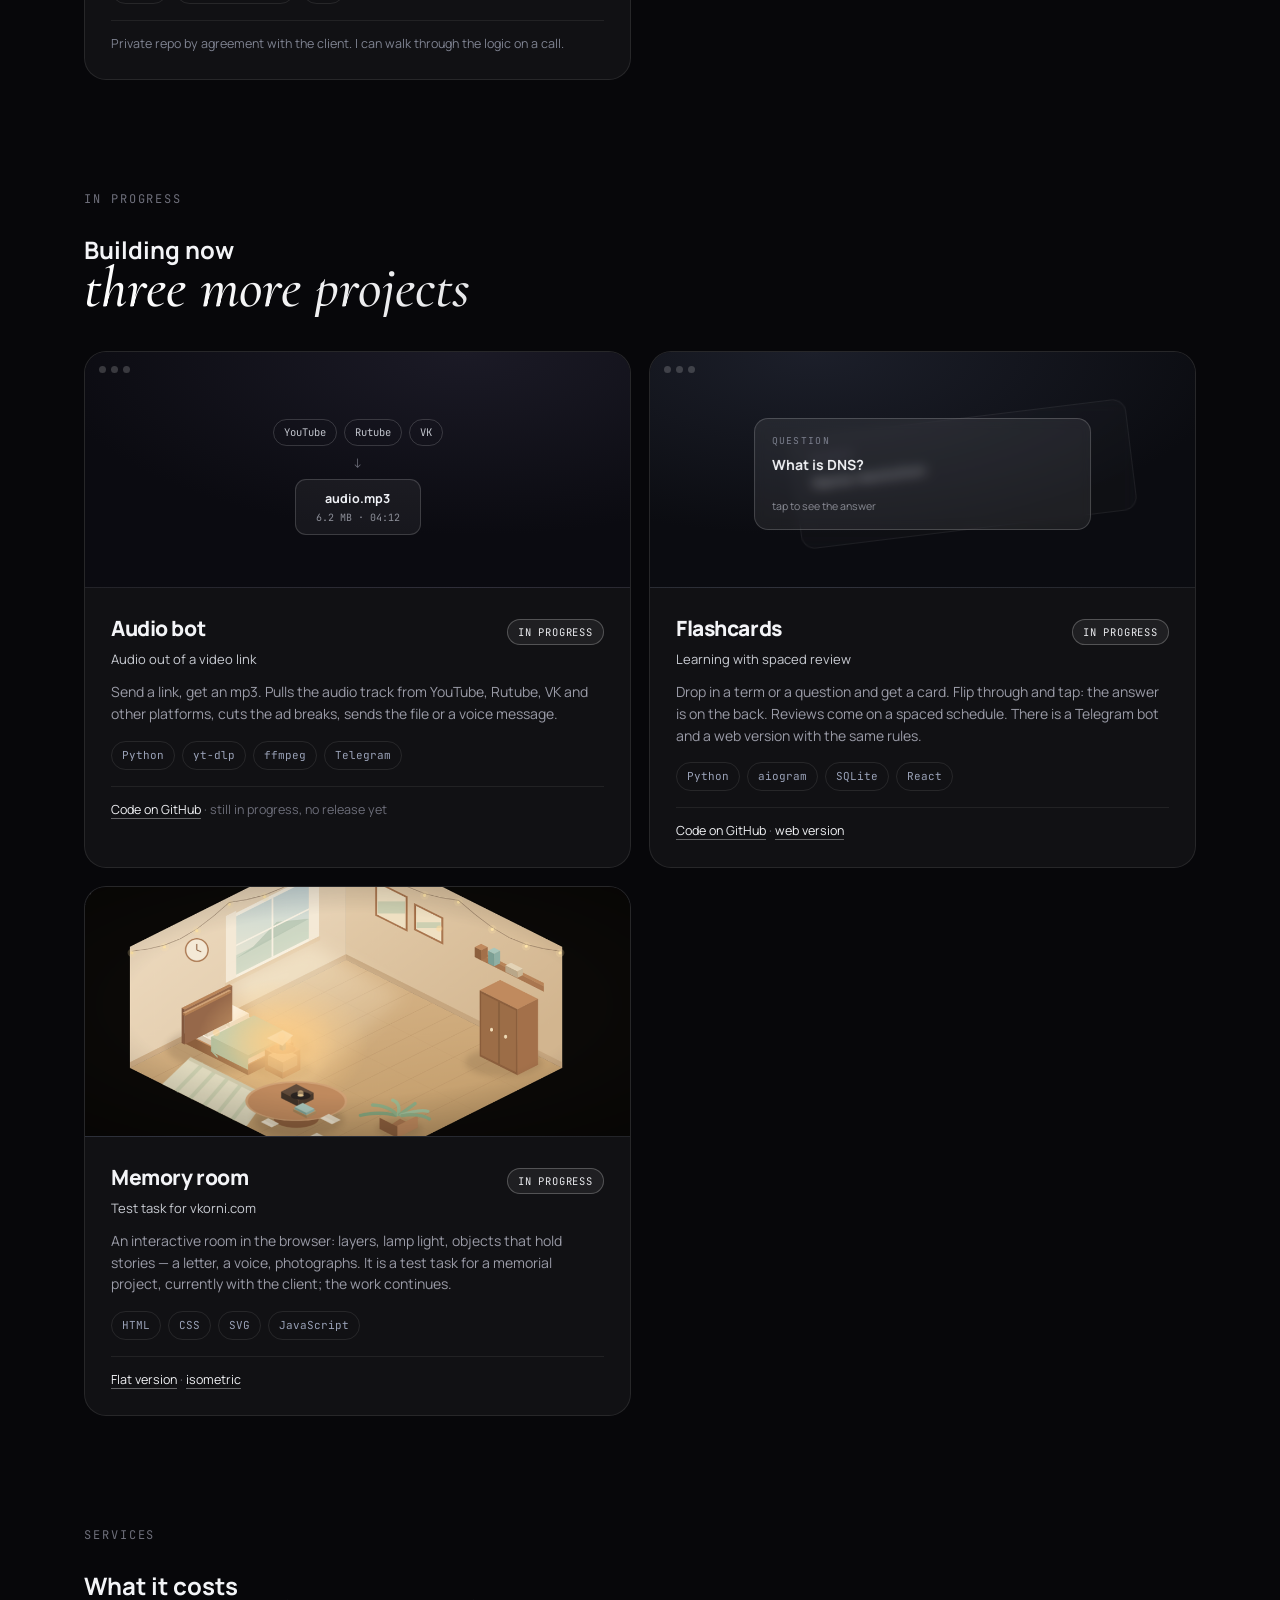
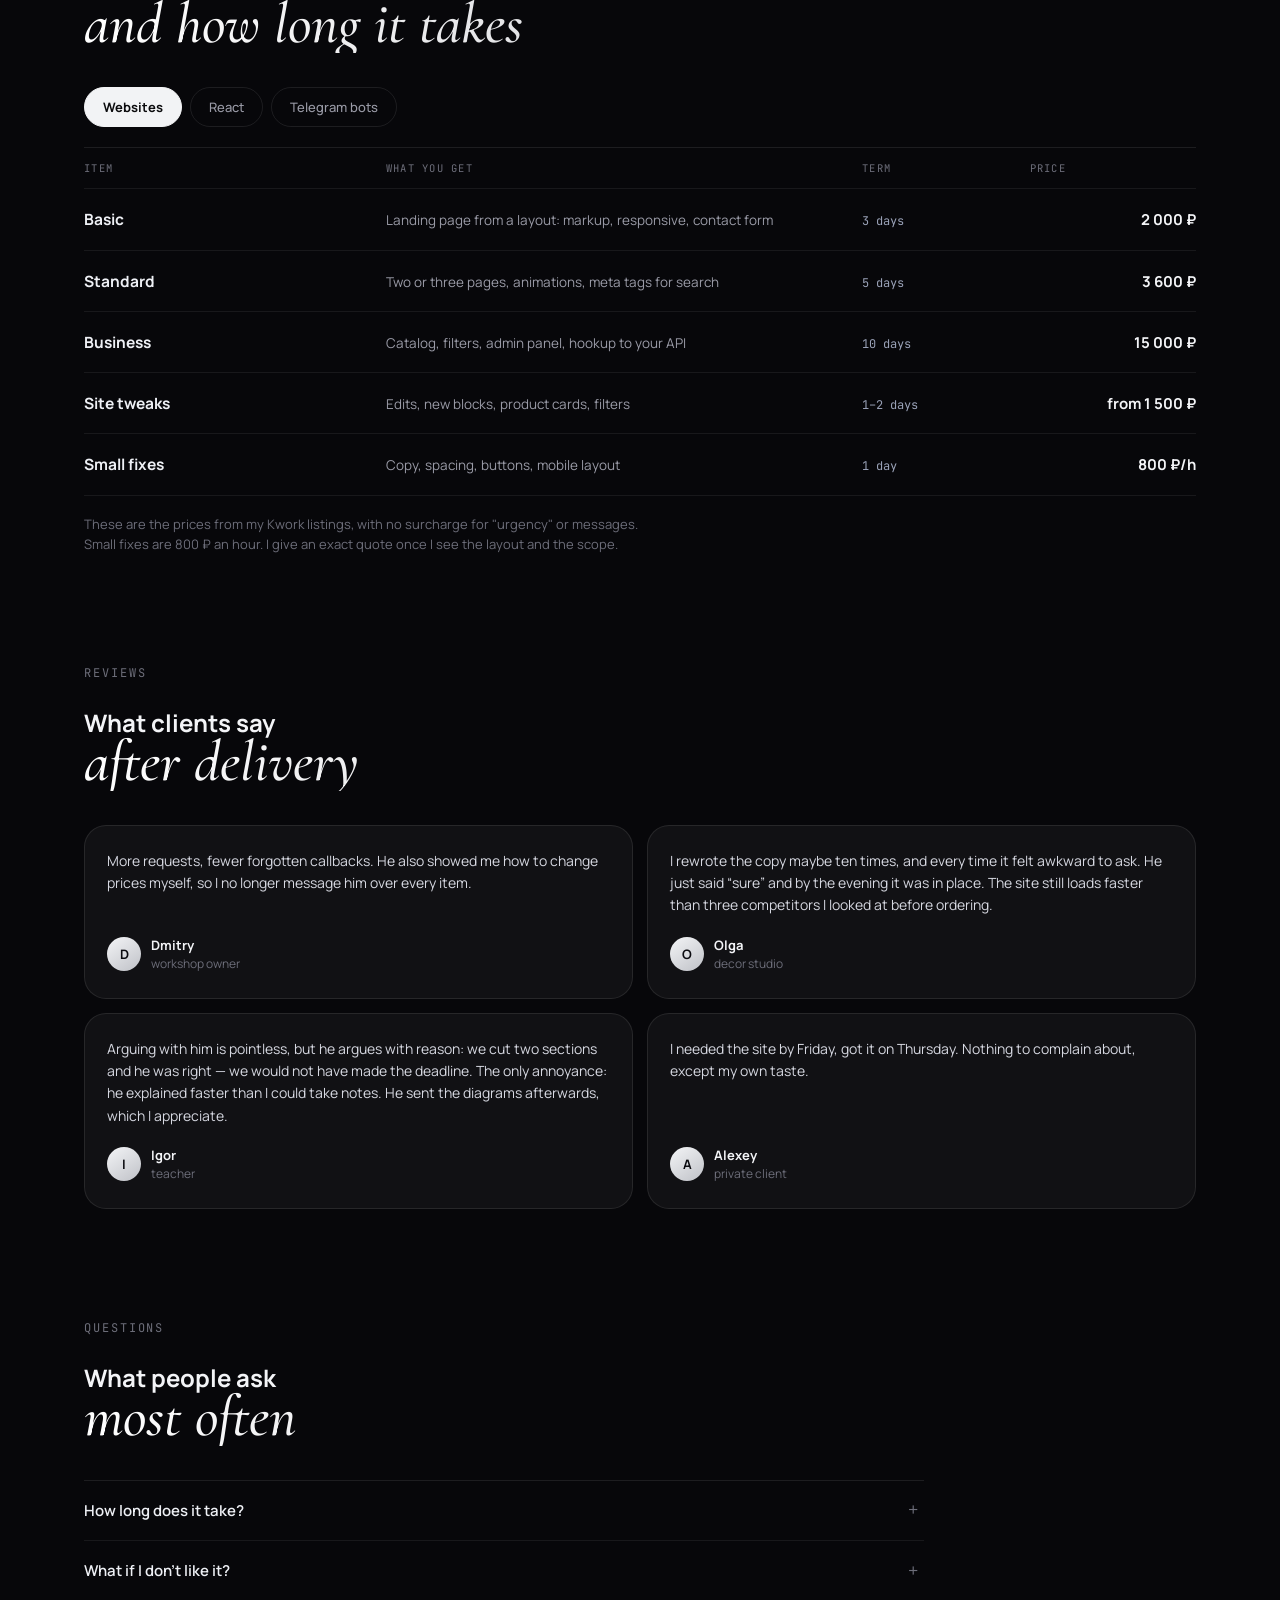
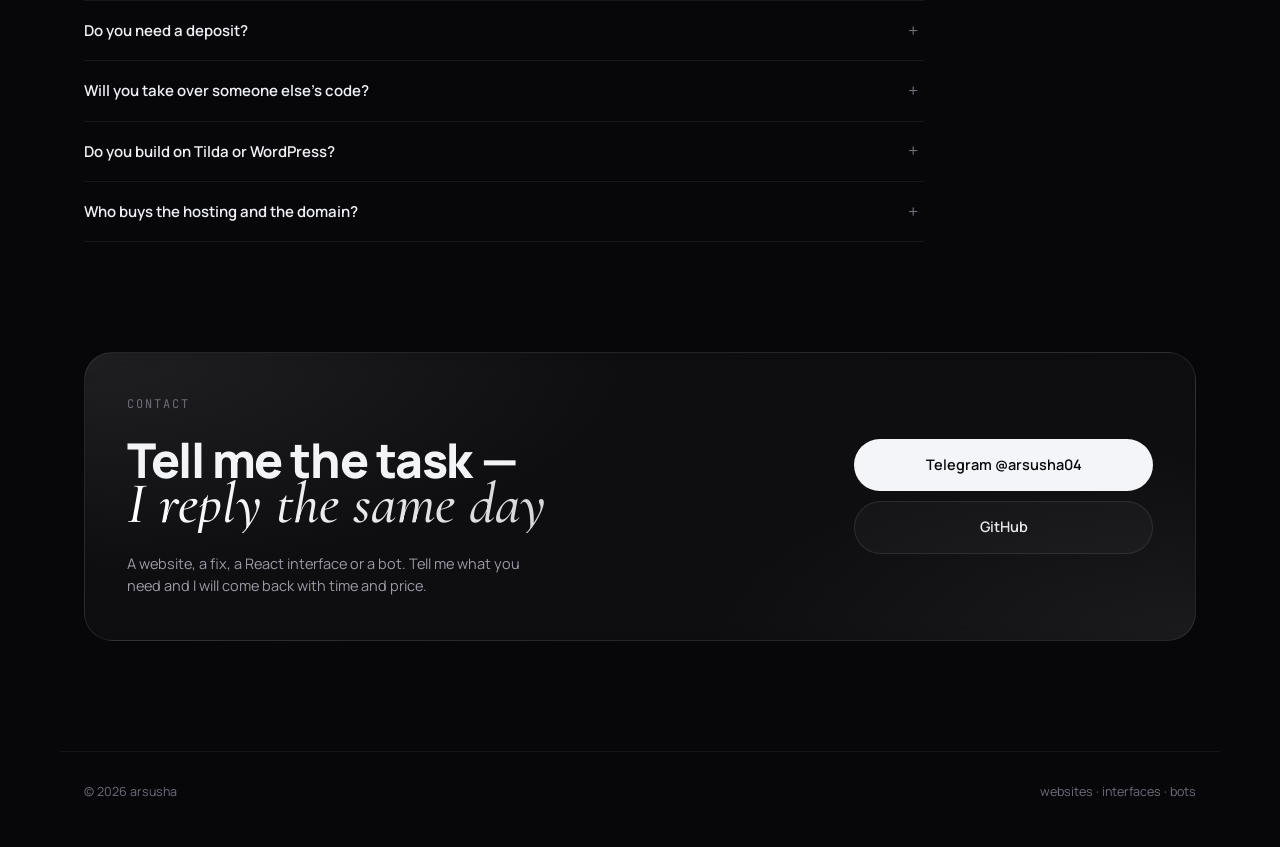
==== commit 44f9b021: "Комната памяти в портфолио: тестовое задание, в работе" ====
--- a/en/index.html
+++ b/en/index.html
@@ -20,7 +20,7 @@
 <link rel="preconnect" href="https://fonts.googleapis.com">
 <link rel="preconnect" href="https://fonts.gstatic.com" crossorigin>
 <link href="https://fonts.googleapis.com/css2?family=Manrope:wght@400;500;700;800&family=Cormorant+Garamond:ital,wght@1,500;1,600&family=JetBrains+Mono:wght@400;500&display=swap" rel="stylesheet">
-<link rel="stylesheet" href="../css/style.css?v=3">
+<link rel="stylesheet" href="../css/style.css?v=4">
 </head>
 <body>
 
@@ -62,7 +62,7 @@
 
     <ul class="facts reveal">
       <li><b>03</b><span>years writing code</span></li>
-      <li><b>05</b><span>projects in the portfolio</span></li>
+      <li><b>06</b><span>projects in work</span></li>
       <li><b>1</b><span>person on the team</span></li>
     </ul>
   </section>
@@ -340,7 +340,7 @@
   <section class="wip" id="wip">
     <div class="works-head reveal">
       <p class="eyebrow">in progress</p>
-      <h2>Building now<br><span class="hand">two more projects</span></h2>
+      <h2>Building now<br><span class="hand">three more projects</span></h2>
     </div>
 
     <div class="grid">
@@ -374,6 +374,22 @@
             back. Reviews come on a spaced schedule. There is a Telegram bot and a web version with the same rules.</p>
           <ul class="tags"><li>Python</li><li>aiogram</li><li>SQLite</li><li>React</li></ul>
           <p class="work-foot"><a href="https://github.com/ARGAMEPRO/flashcards" target="_blank" rel="noopener">Code on GitHub</a> · <a href="https://argamepro.github.io/flashcards/" target="_blank" rel="noopener">web version</a></p>
+    
+      </article>
+
+      <article class="work reveal">
+        <div class="preview has-img tall">
+          <img class="preview-img" src="../assets/kwork/vkorni/room.png" alt="Isometric memory room" loading="lazy">
+          <span class="preview-caption">2D scene · isometric</span>
+        </div>
+        <div class="work-body">
+          <div class="work-top"><h3>Memory room</h3><span class="work-status">in progress</span></div>
+          <p class="work-sub">Test task for vkorni.com</p>
+          <p>An interactive room in the browser: layers, lamp light, objects that hold stories — a letter,
+            a voice, photographs. It is a test task for a memorial project, currently with the client;
+            the work continues.</p>
+          <ul class="tags"><li>HTML</li><li>CSS</li><li>SVG</li><li>JavaScript</li></ul>
+          <p class="work-foot"><a href="https://argamepro.github.io/vkorni-room/" target="_blank" rel="noopener">Flat version</a> · <a href="https://argamepro.github.io/vkorni-room/iso/" target="_blank" rel="noopener">isometric</a></p>
         </div>
       </article>
     </div>
--- a/css/style.css
+++ b/css/style.css
@@ -322,7 +322,7 @@
   .strip-title{padding-right:0;border-right:none;border-bottom:1px solid var(--line);padding-bottom:10px;width:100%}
   .facts{gap:22px 30px}
   .top{padding:20px 18px 0}
-  .nav{display:none}
+  /* на мобильных в шапке остаётся только переключатель языка — см. блок в конце файла */
   section{margin-bottom:76px}
   .hero{padding-top:52px}
   .grid{grid-template-columns:1fr}
@@ -505,6 +505,9 @@
 .preview.has-img{min-height:210px;padding:0}
 .preview-img{position:absolute;inset:0;width:100%;height:100%;object-fit:cover;object-position:center top;display:block}
 @media (max-width:900px){.preview.has-img{min-height:200px}}
+.preview.tall{min-height:250px}
+.preview.tall .preview-img{object-position:center 45%}
+@media (max-width:900px){.preview.tall{min-height:220px}}
 
 /* ---------- React-работы: превью ---------- */
 .pv-dash{background:radial-gradient(120% 120% at 20% 0%,#152430 0%,#0a0d11 65%)}
@@ -600,3 +603,18 @@
   .price-panel.is-on{animation:none}
   .dash-tiles b,.caret,.cat-card,.tb::after,.pv-dash polyline{animation:none!important}
 }
+
+/* ---------- мобильная шапка: оставляем переключатель языка ---------- */
+@media (max-width:640px){
+  .top{padding:20px 18px 0}
+  .nav{display:flex;align-items:center;gap:0}
+  .nav a:not(.lang){display:none}
+  .lang{
+    font-size:13px;line-height:1;letter-spacing:.06em;
+    padding:0 14px;min-height:38px;min-width:46px;
+    display:inline-flex;align-items:center;justify-content:center;
+    border-color:rgba(255,255,255,.18);color:#c9cbd6;
+  }
+  .badge{padding:8px 14px}
+}
+
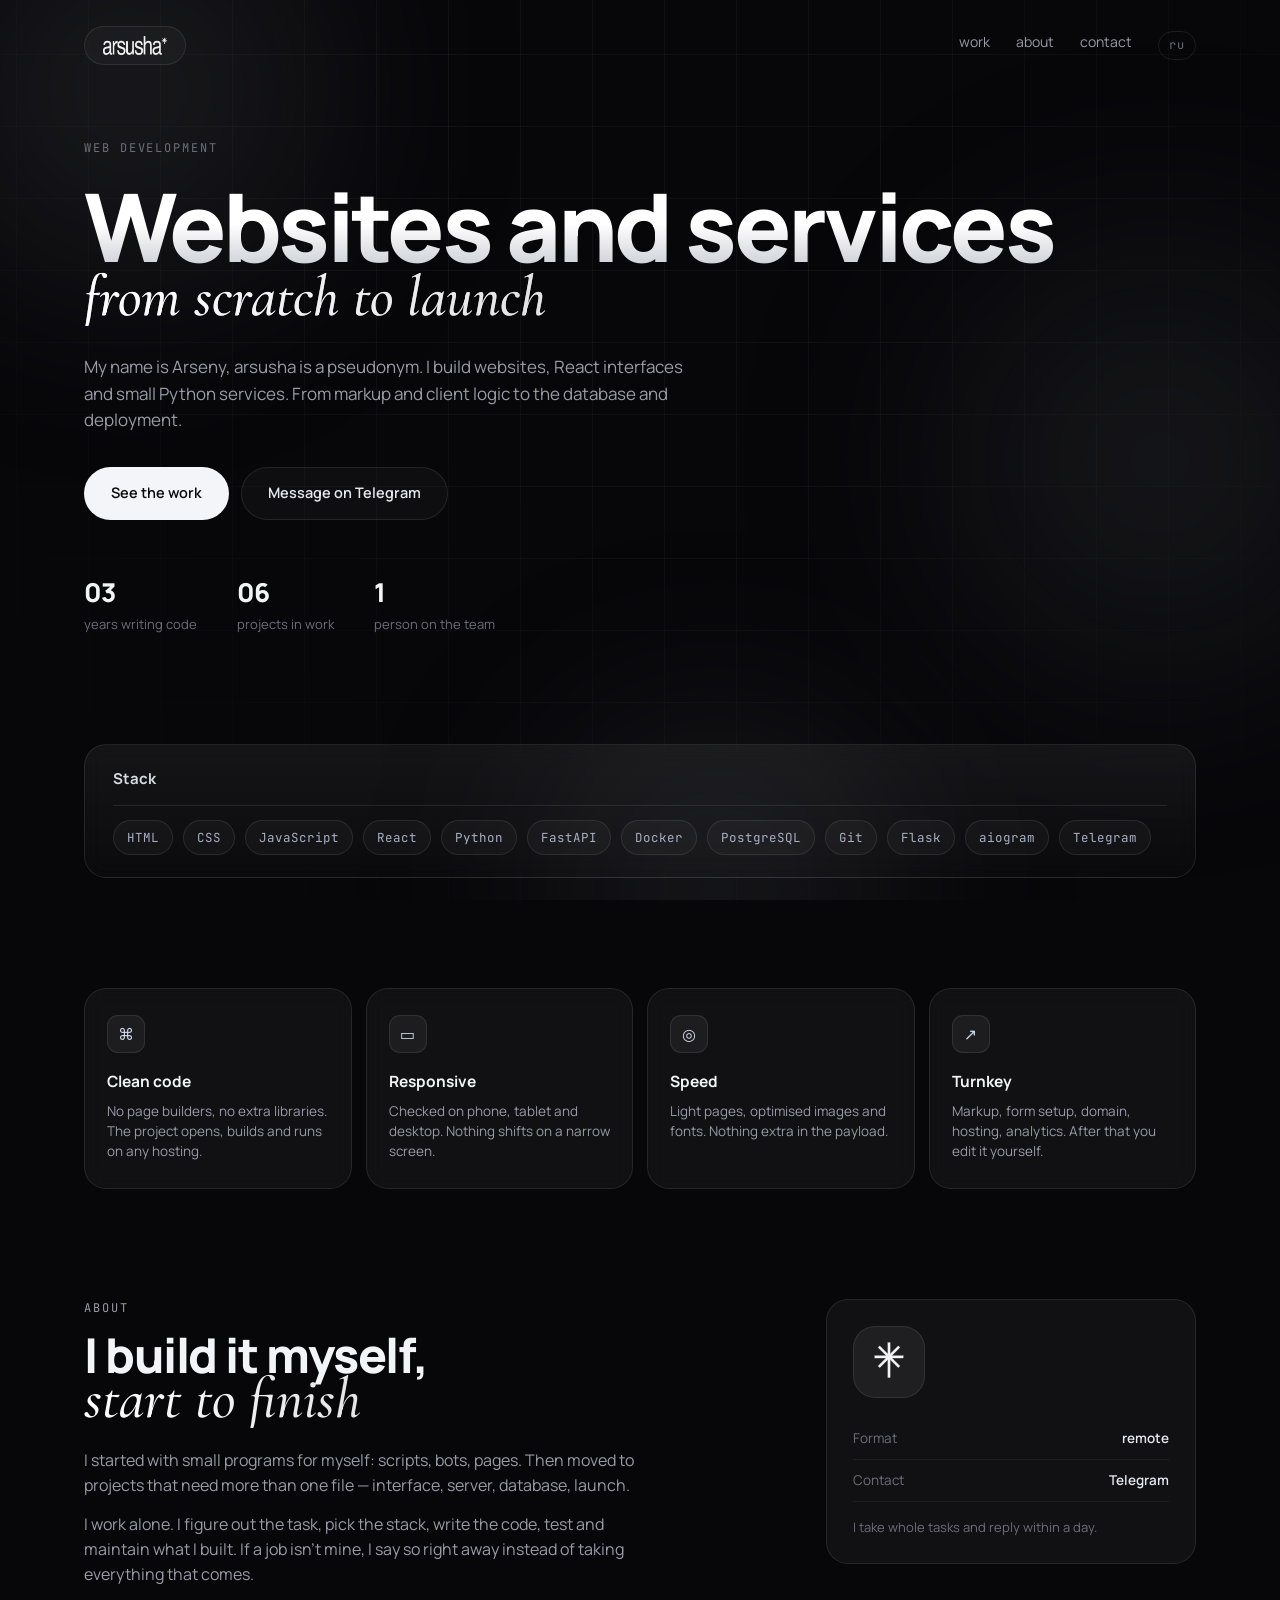
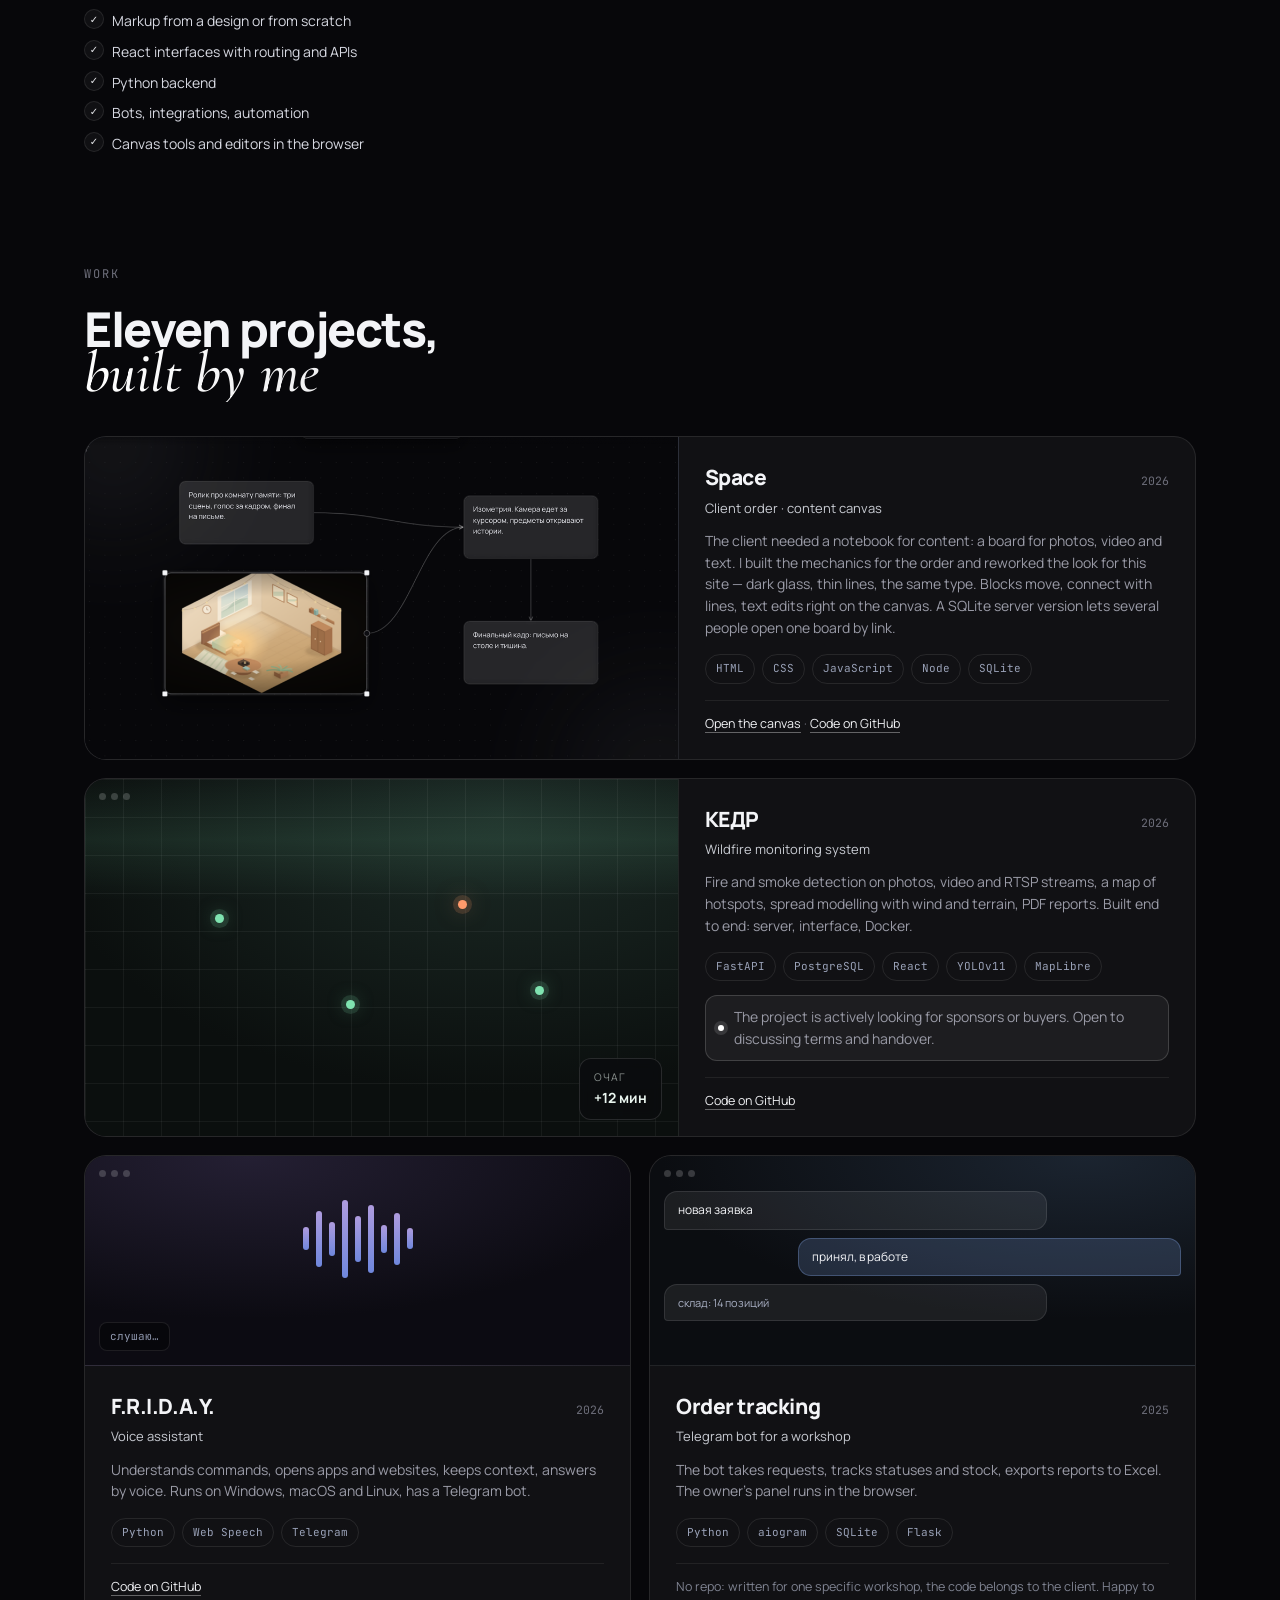
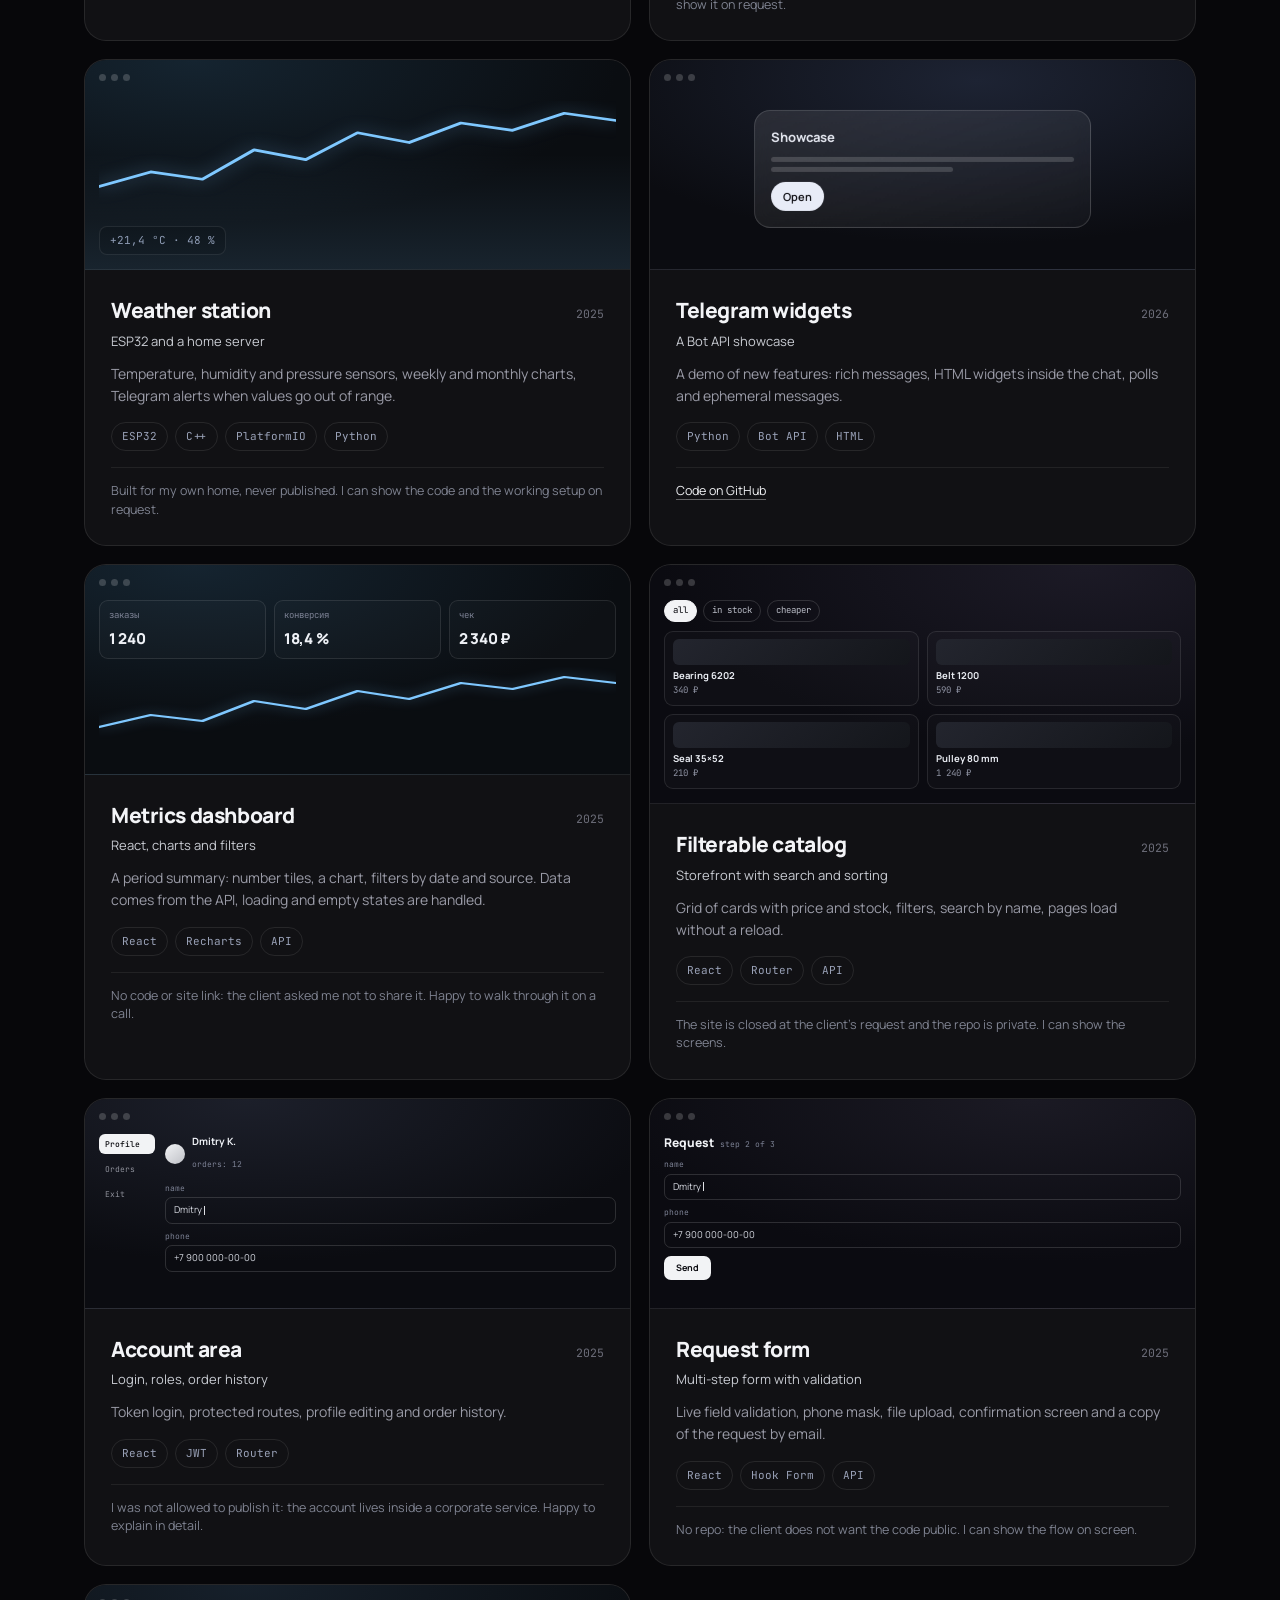
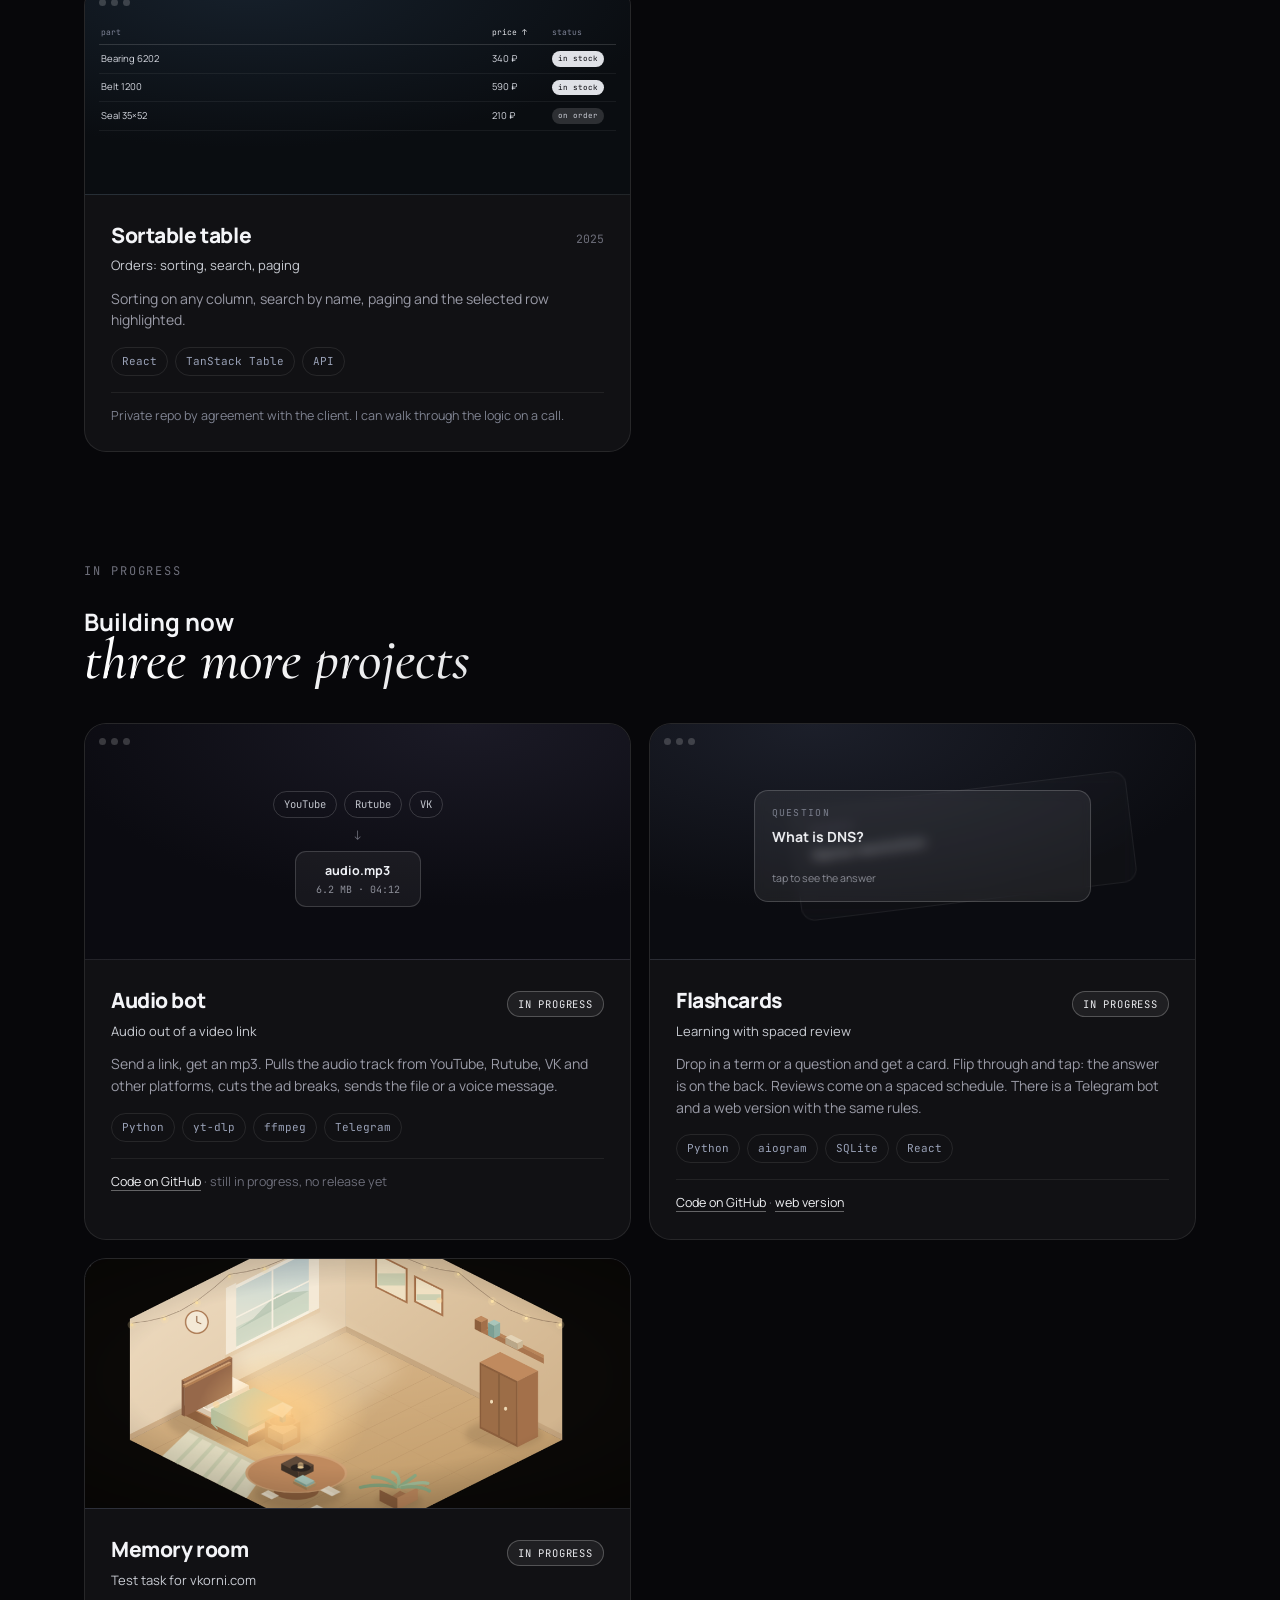
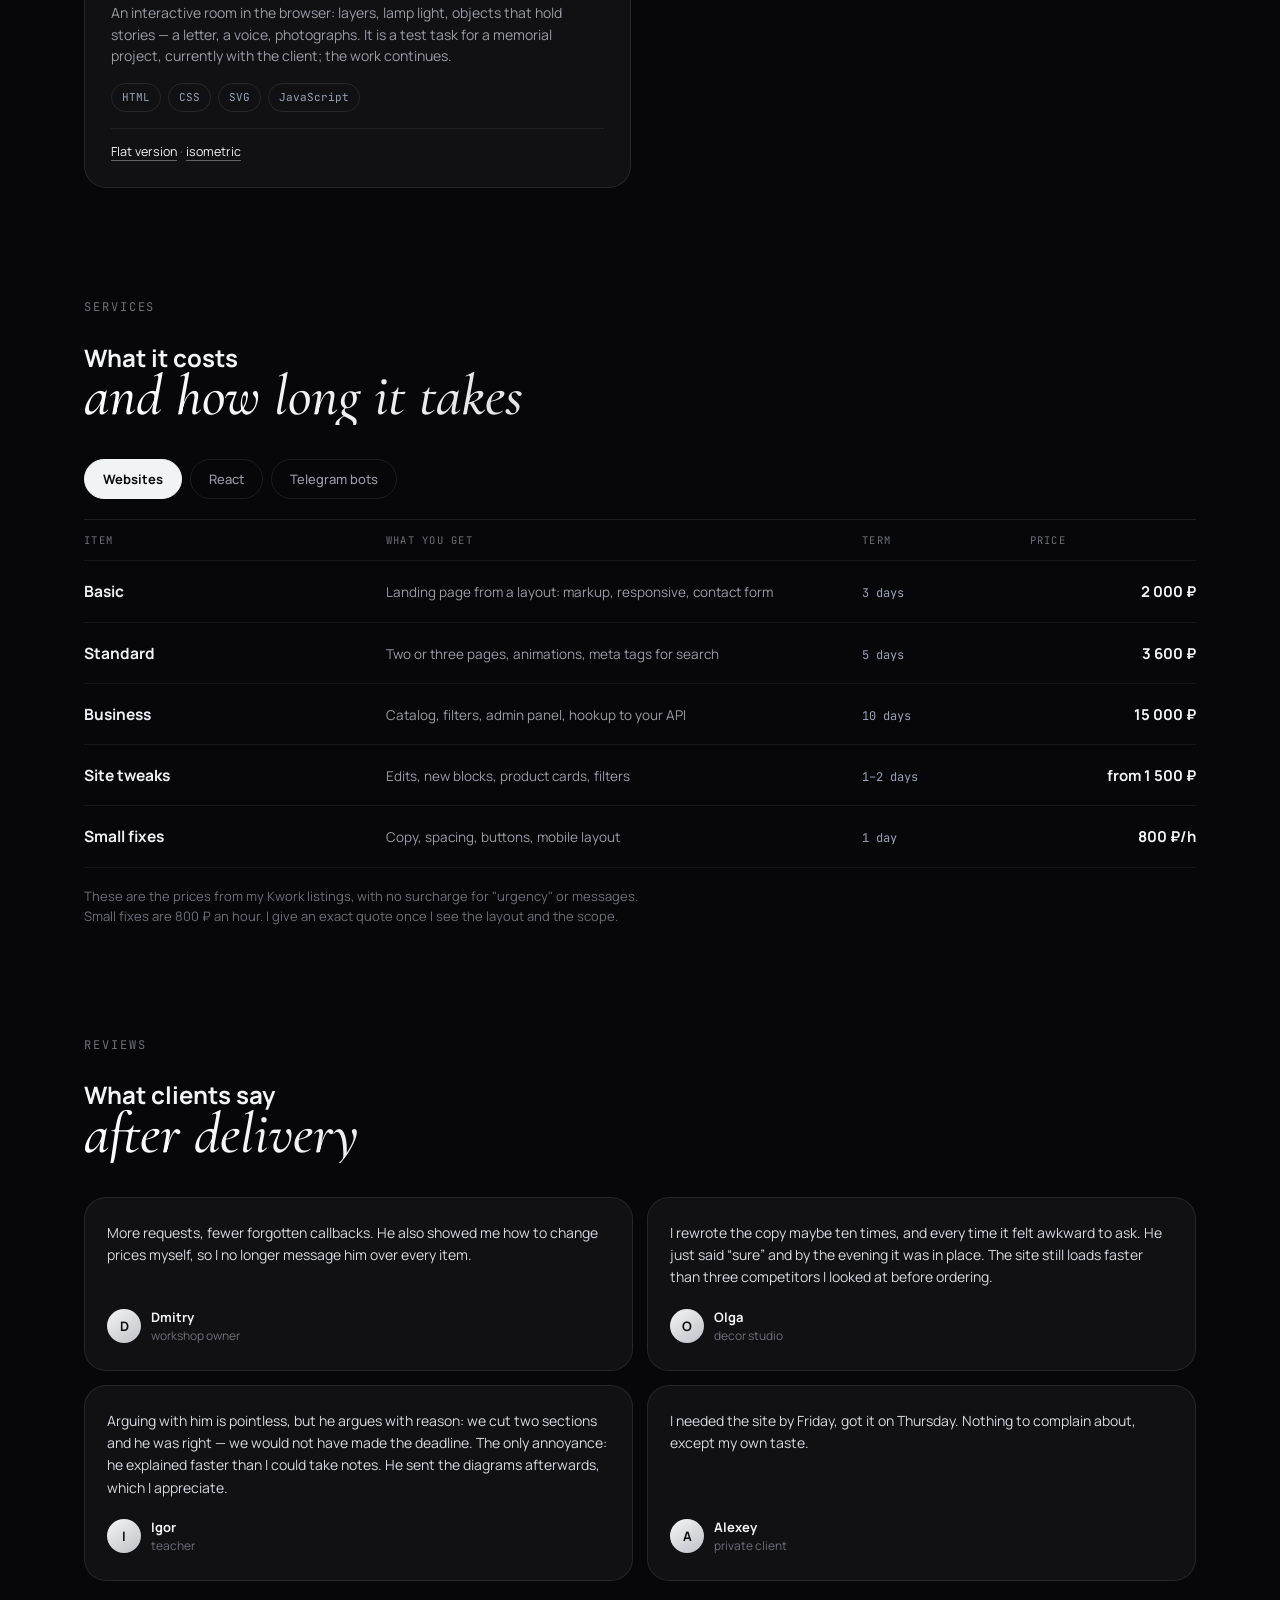
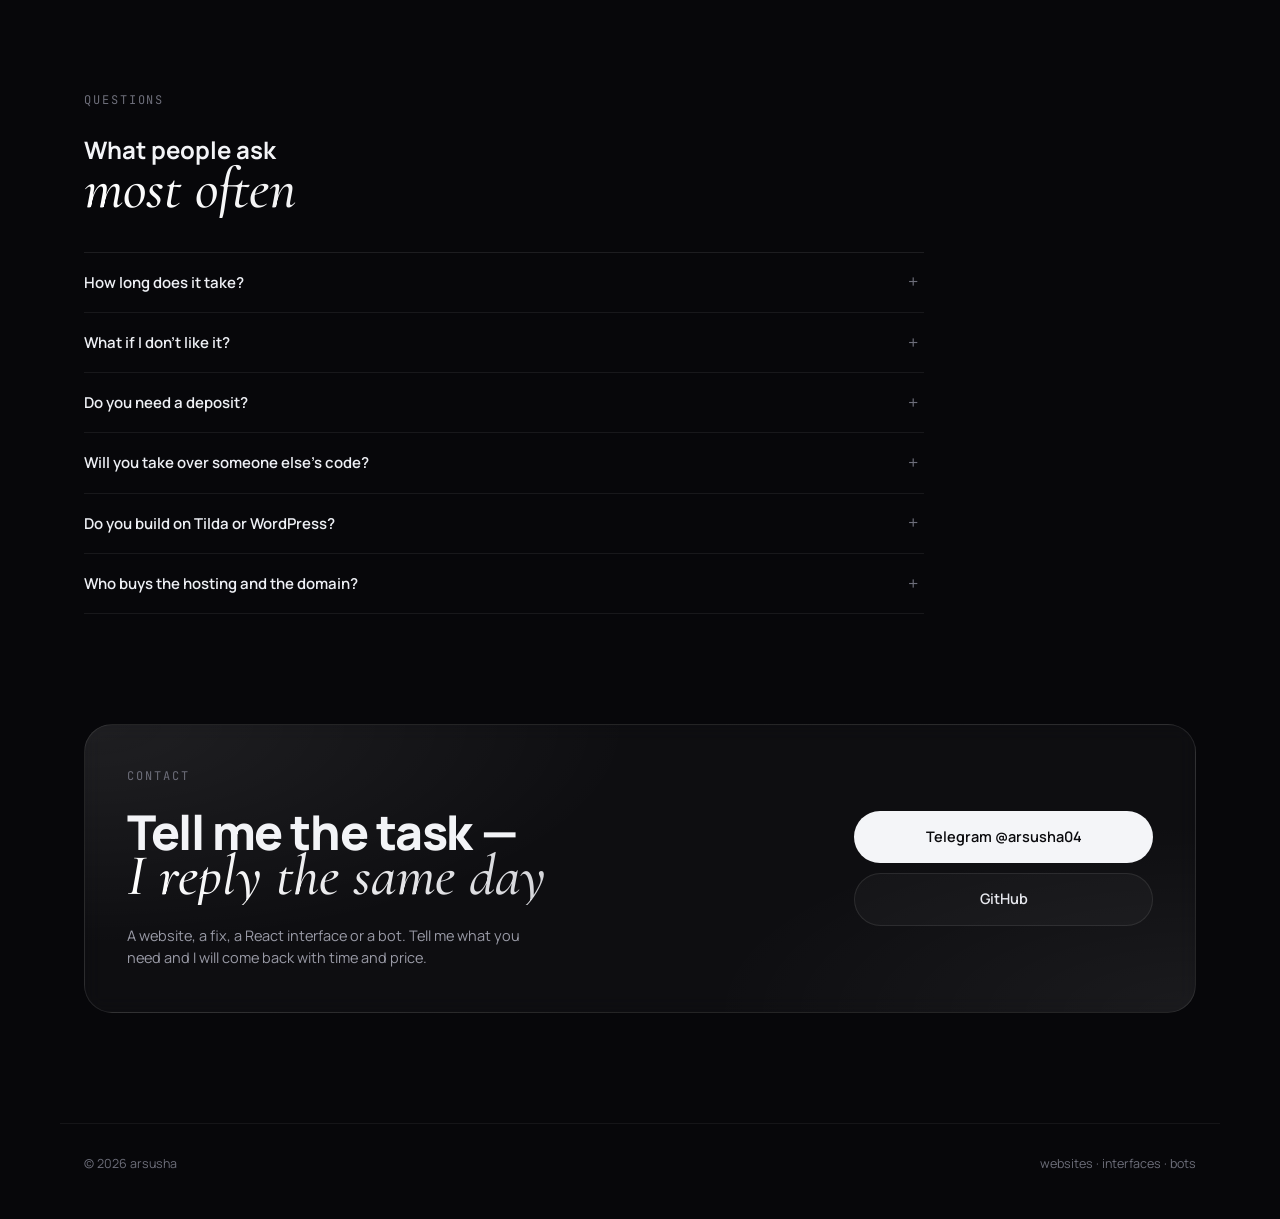
==== commit 6a0cce20: "Пространство в портфолио: заказ клиента в дизайне сайта" ====
--- a/en/index.html
+++ b/en/index.html
@@ -125,6 +125,7 @@
         <li>React interfaces with routing and APIs</li>
         <li>Python backend</li>
         <li>Bots, integrations, automation</li>
+        <li>Canvas tools and editors in the browser</li>
       </ul>
     </div>
     <aside class="about-card reveal">
@@ -138,10 +139,28 @@
   <section class="works" id="works">
     <div class="works-head reveal">
       <p class="eyebrow">work</p>
-      <h2>Ten projects,<br><span class="hand">built by me</span></h2>
+      <h2>Eleven projects,<br><span class="hand">built by me</span></h2>
     </div>
 
     <div class="grid">
+
+      <article class="work work-wide reveal">
+        <div class="preview has-img tall">
+          <img class="preview-img" src="../assets/kwork/space/board.png" alt="The Space board with blocks and links" loading="lazy">
+          <span class="preview-caption">canvas · links · autosave</span>
+        </div>
+        <div class="work-body">
+          <div class="work-top"><h3>Space</h3><span class="year">2026</span></div>
+          <p class="work-sub">Client order · content canvas</p>
+          <p>The client needed a notebook for content: a board for photos, video and text.
+            I built the mechanics for the order and reworked the look for this site — dark
+            glass, thin lines, the same type. Blocks move, connect with lines, text edits
+            right on the canvas. A SQLite server version lets several people open one board
+            by link.</p>
+          <ul class="tags"><li>HTML</li><li>CSS</li><li>JavaScript</li><li>Node</li><li>SQLite</li></ul>
+          <p class="work-foot"><a href="https://argamepro.github.io/space/" target="_blank" rel="noopener">Open the canvas</a> · <a href="https://github.com/ARGAMEPRO/space" target="_blank" rel="noopener">Code on GitHub</a></p>
+        </div>
+      </article>
 
       <article class="work work-wide reveal">
         <div class="preview pv-map">
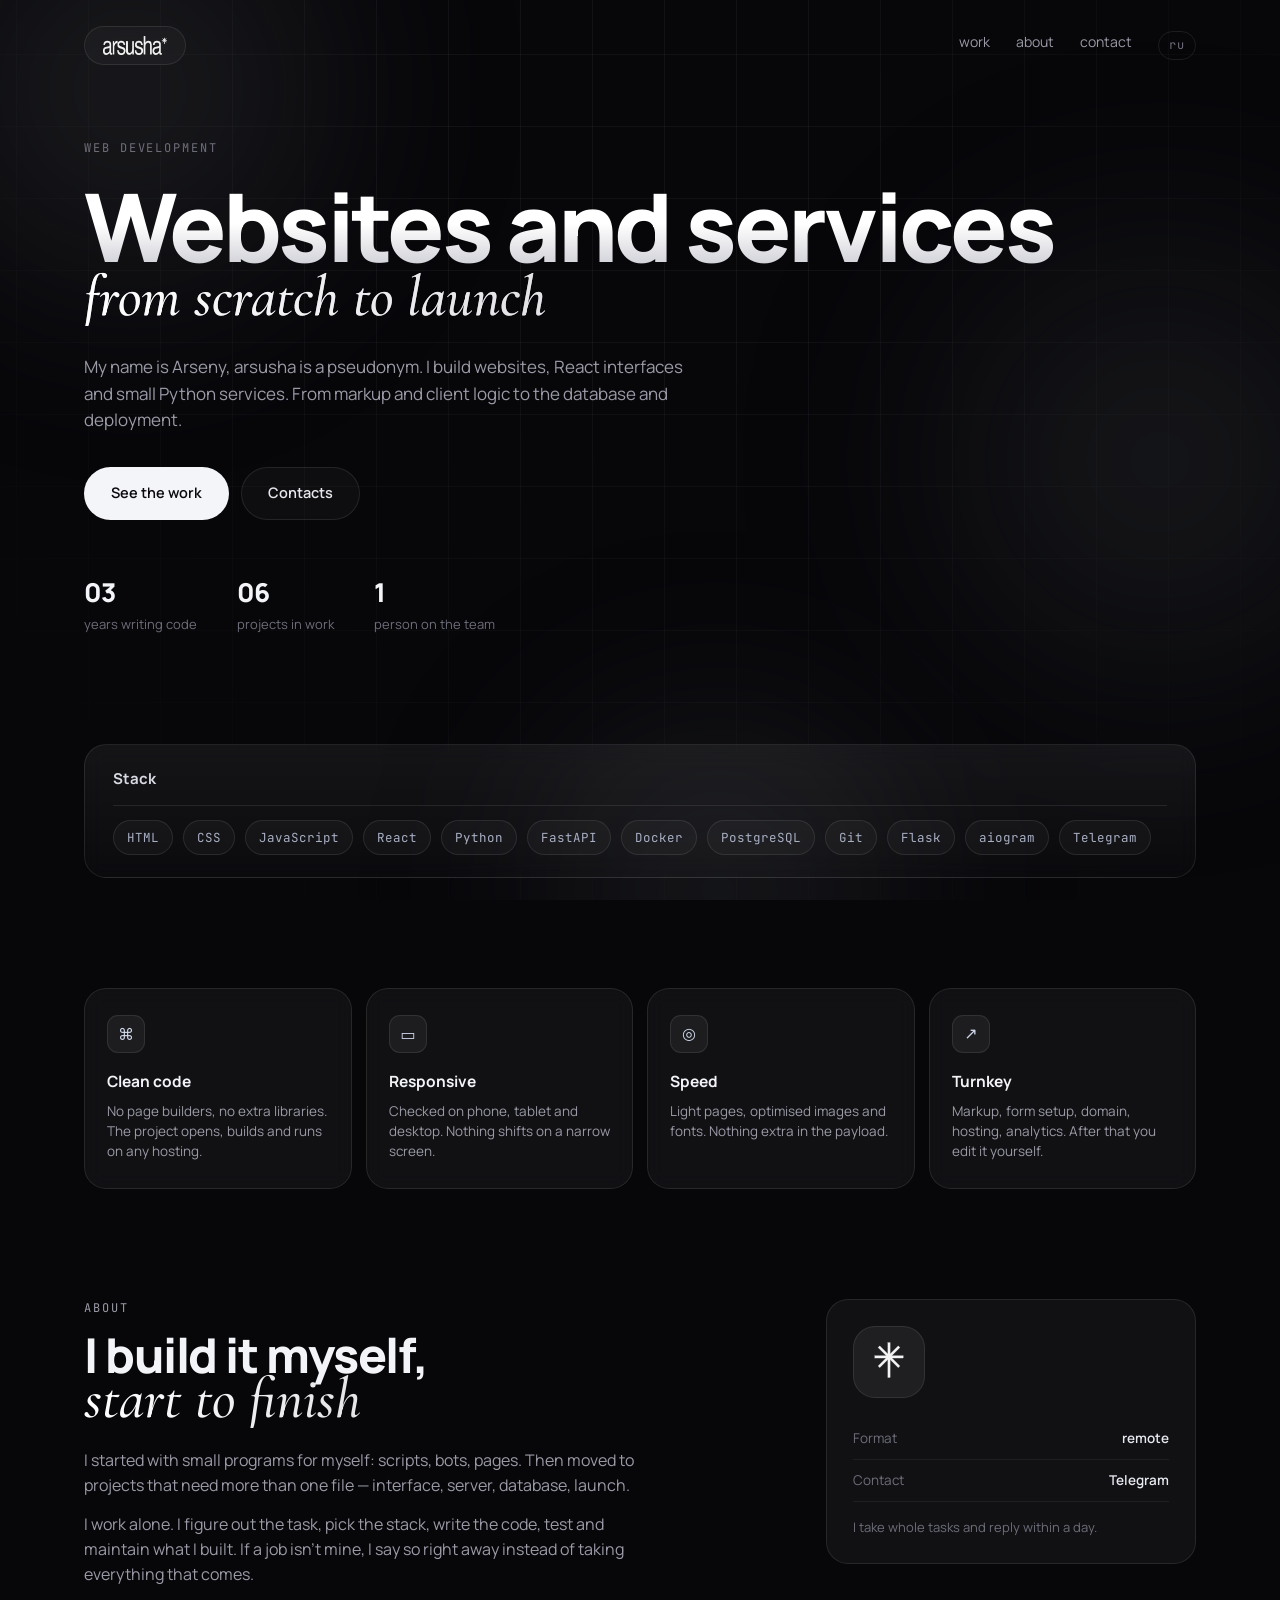
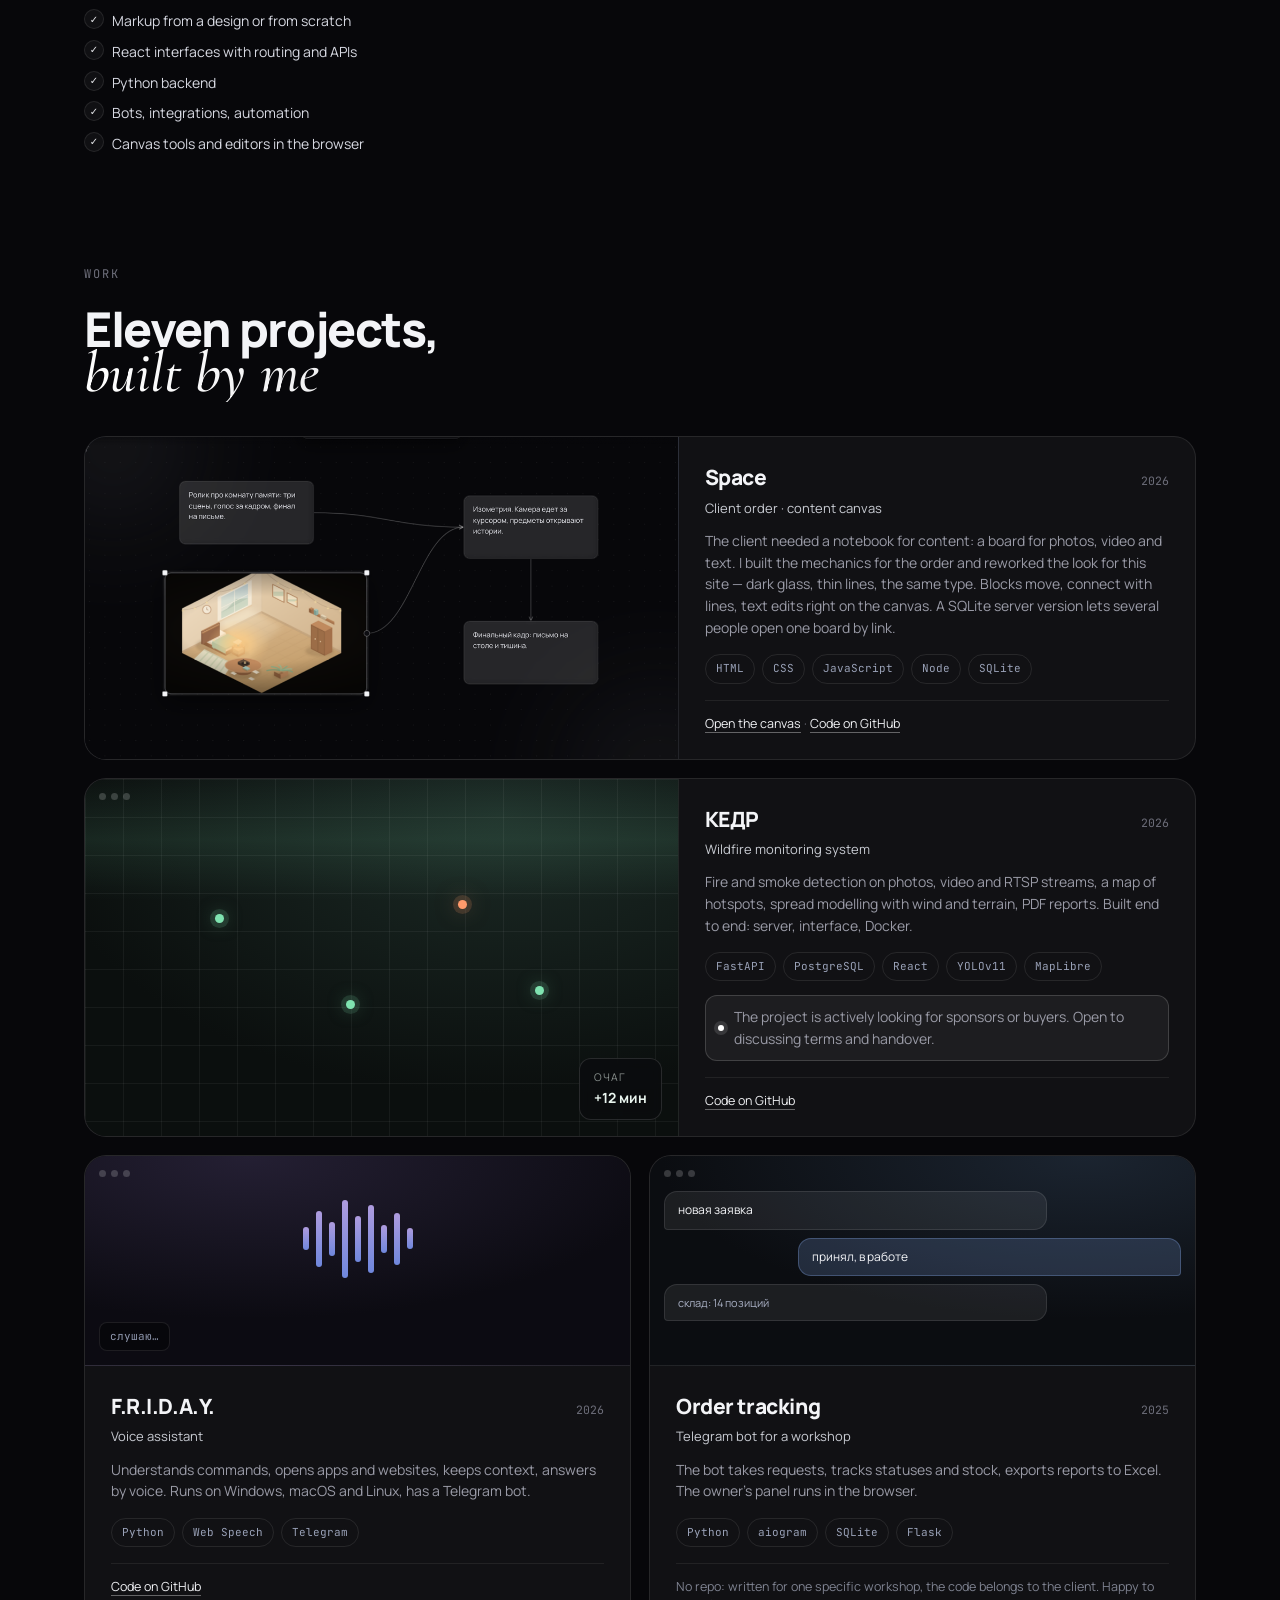
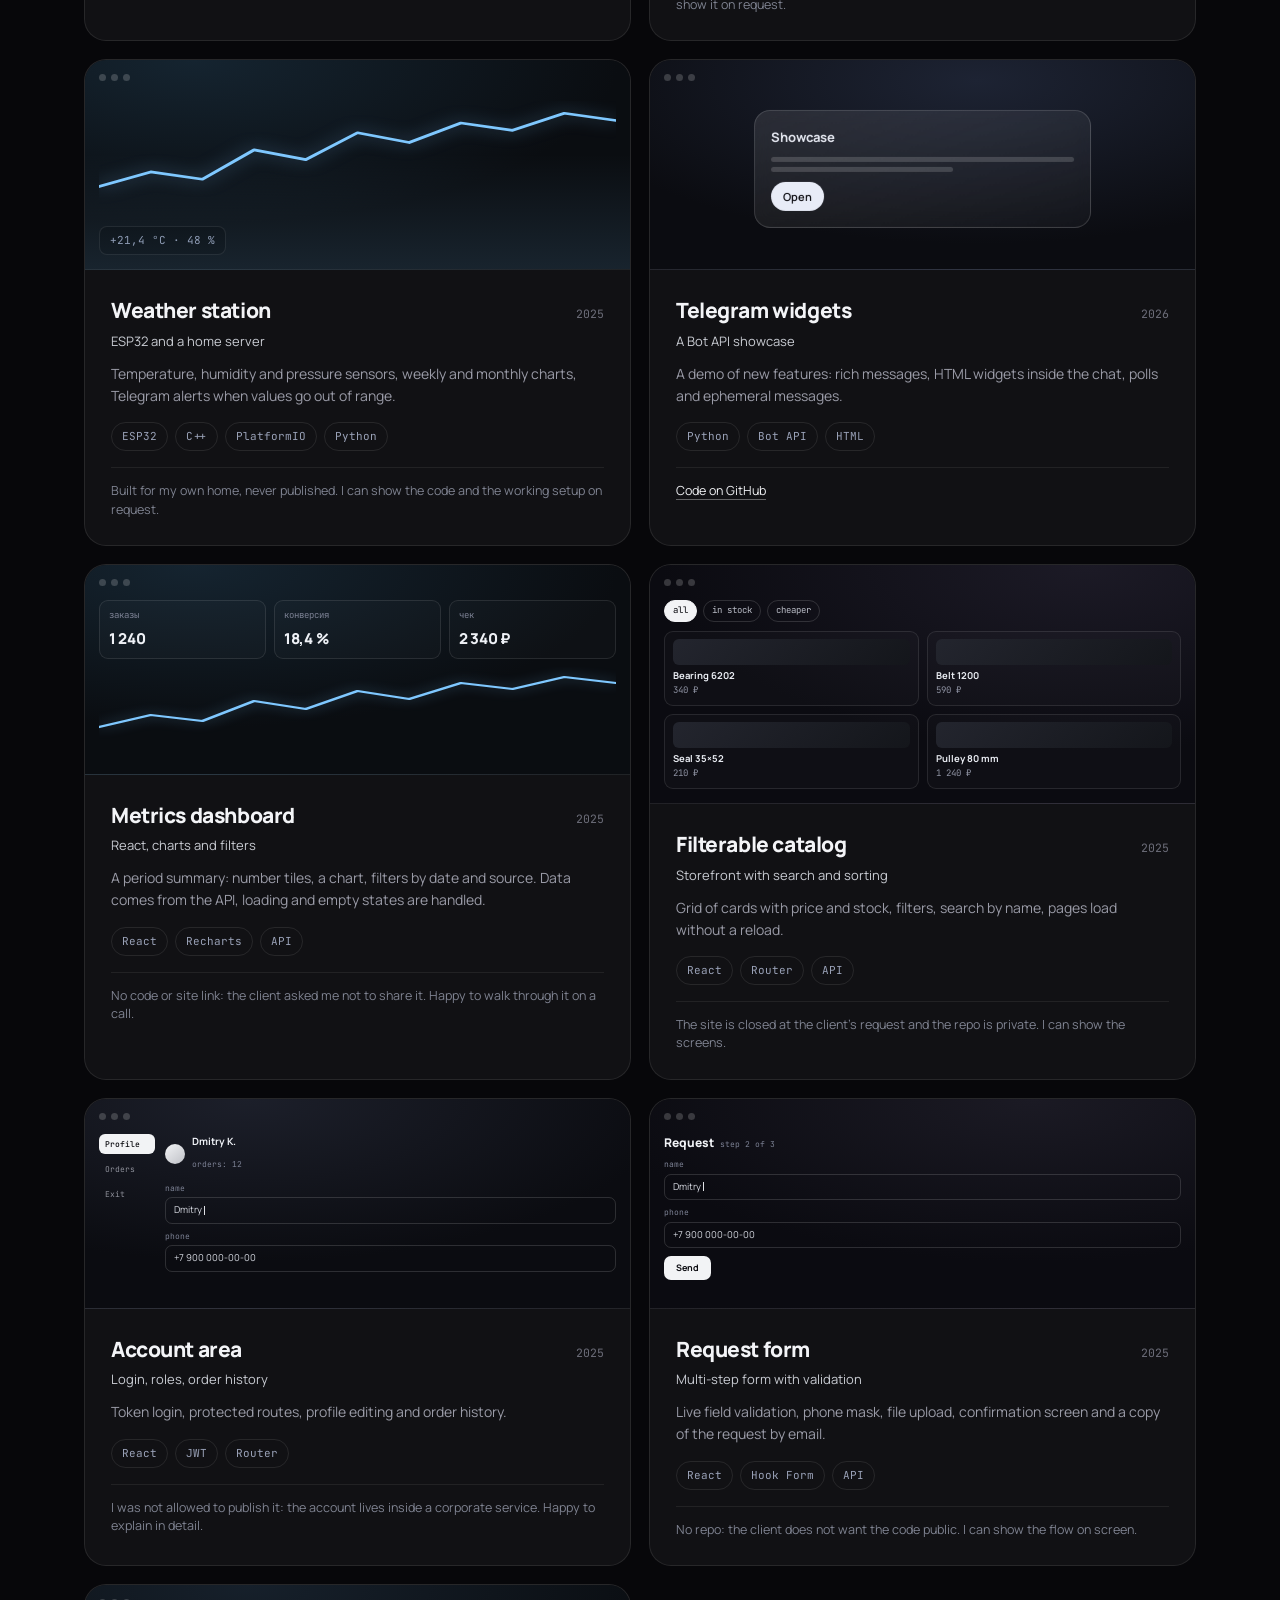
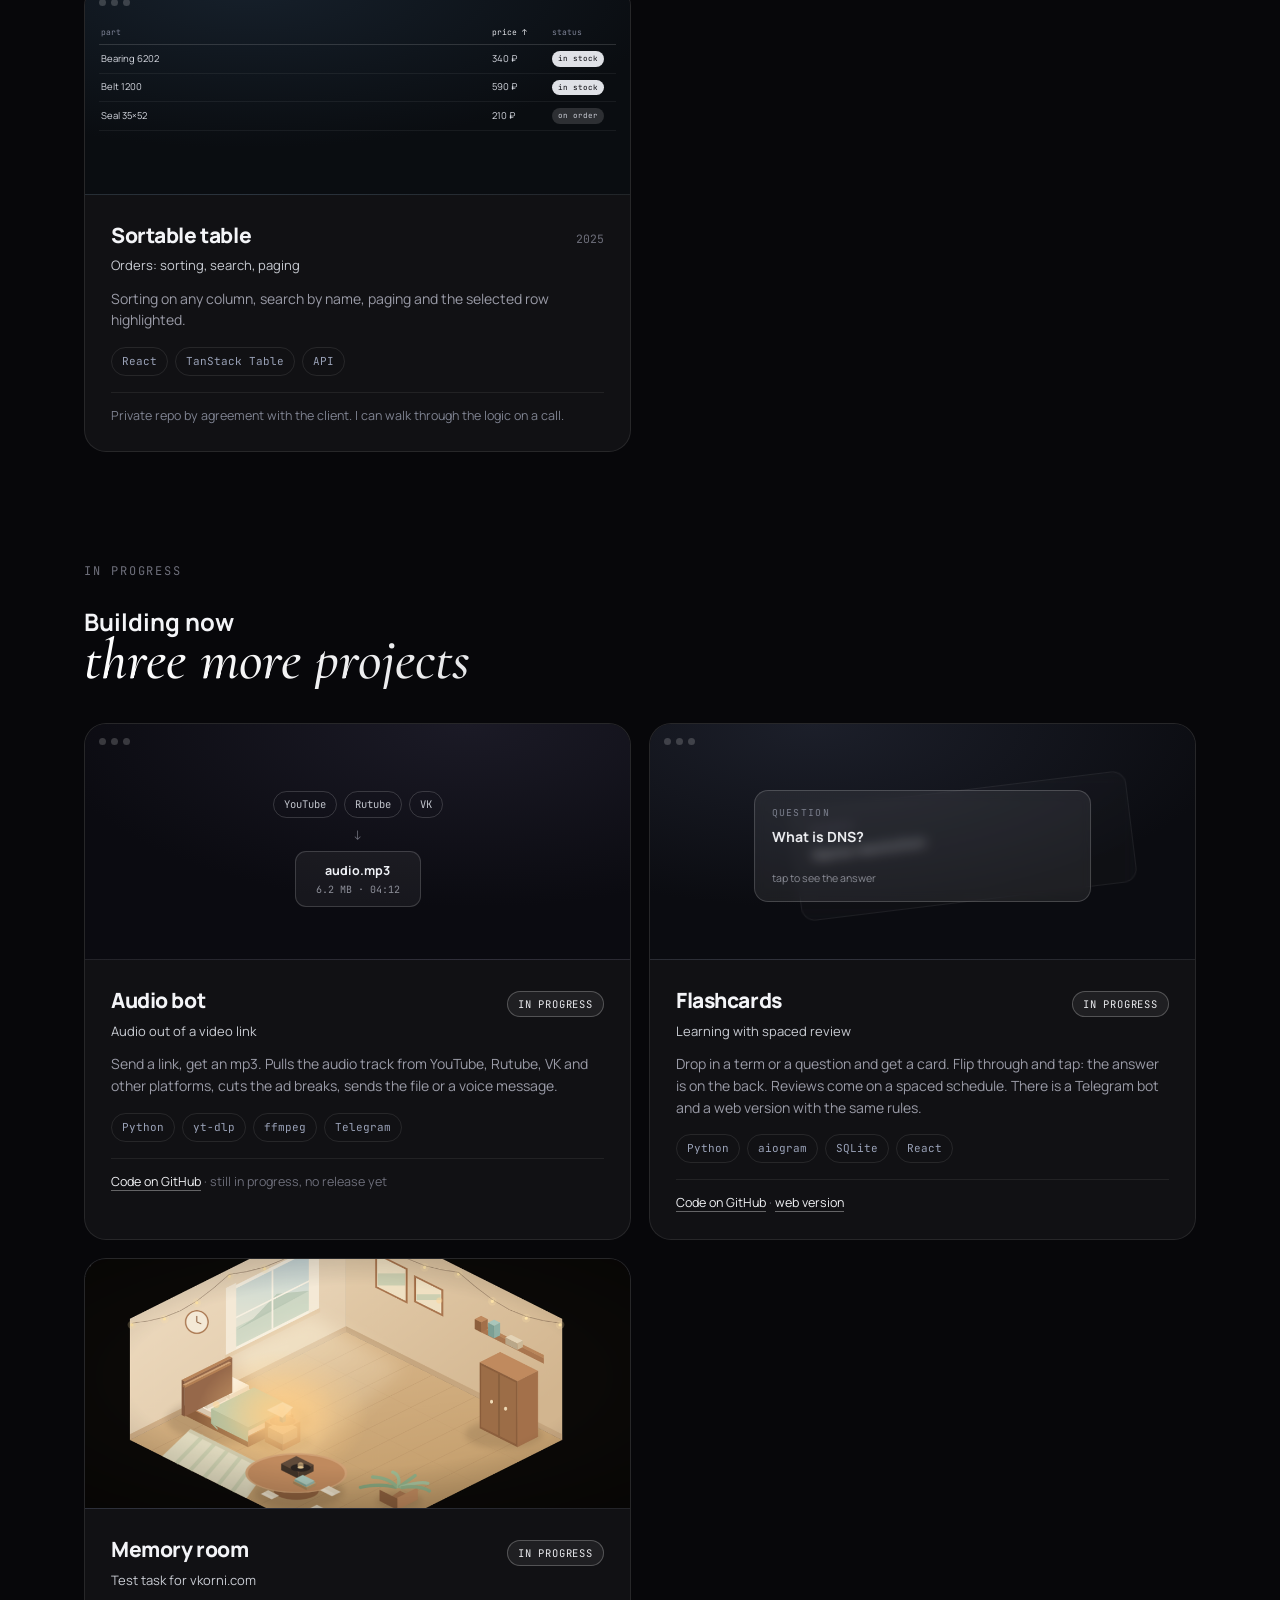
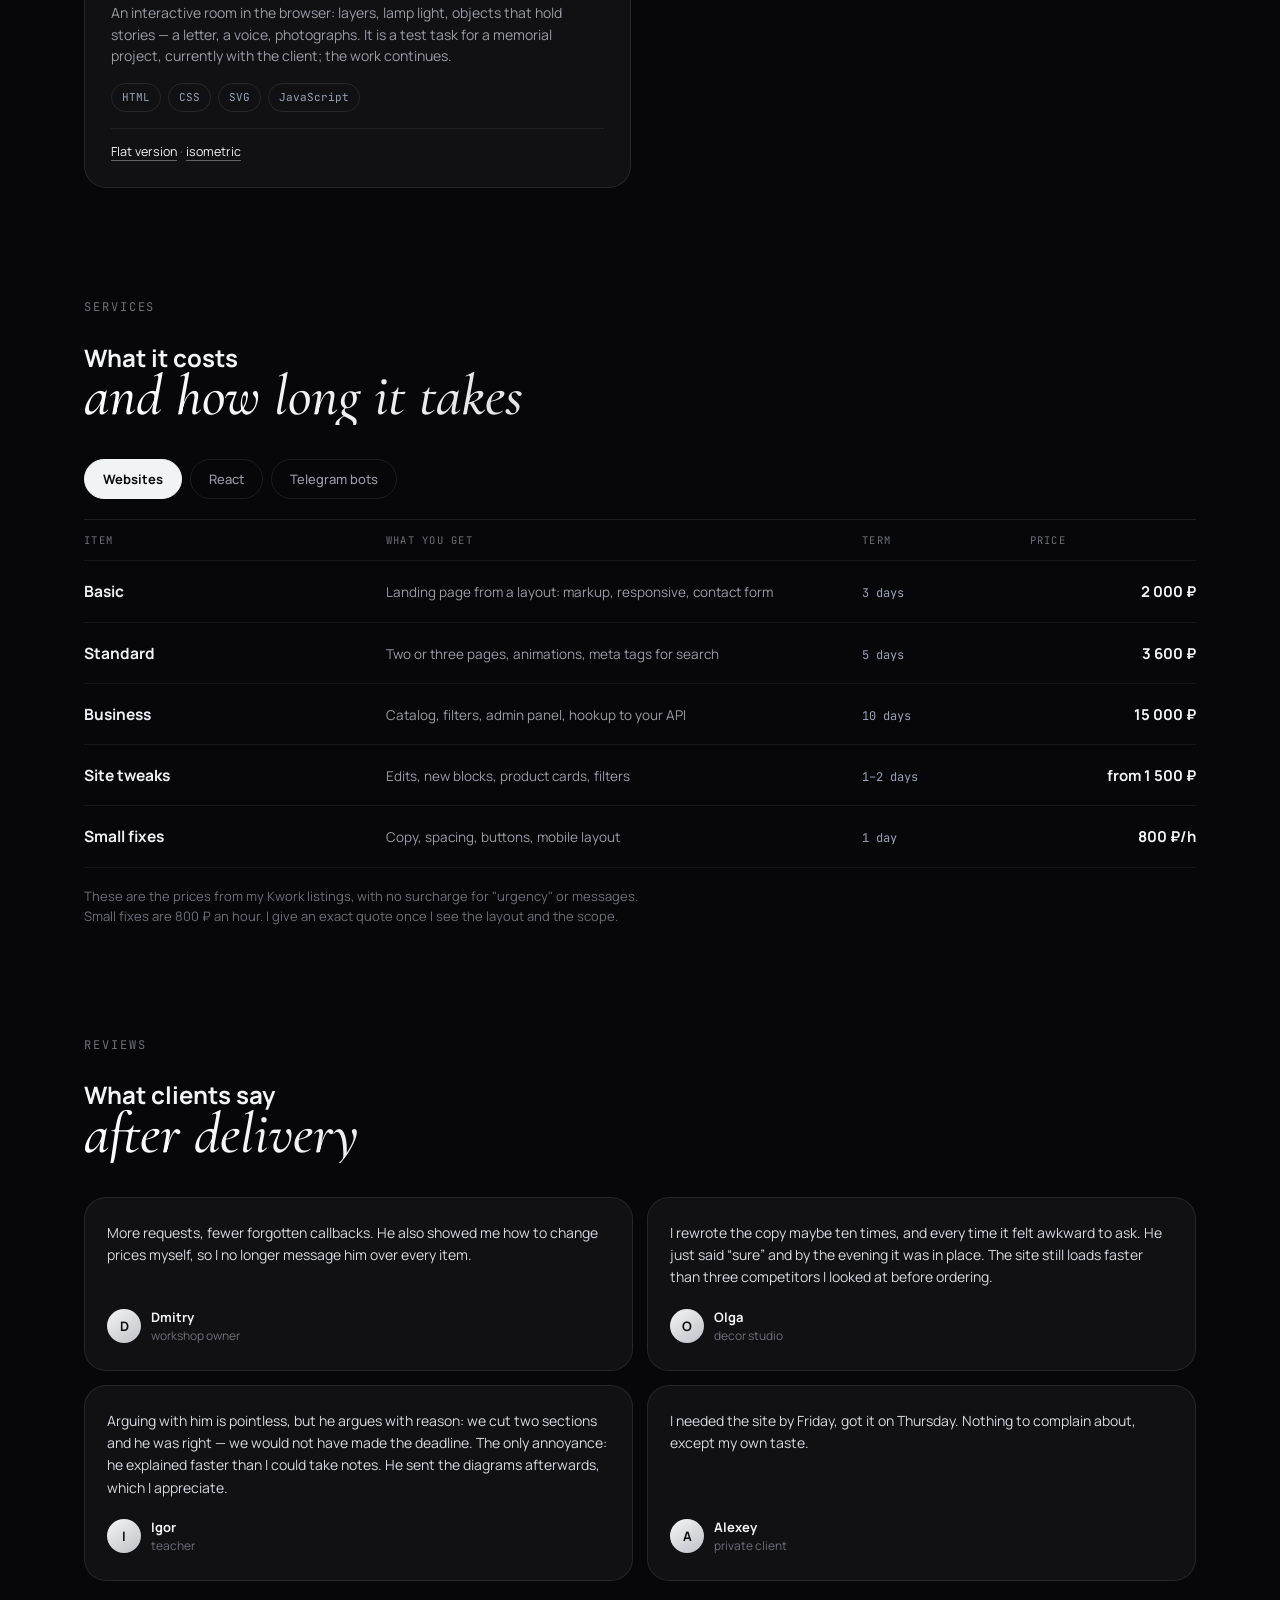
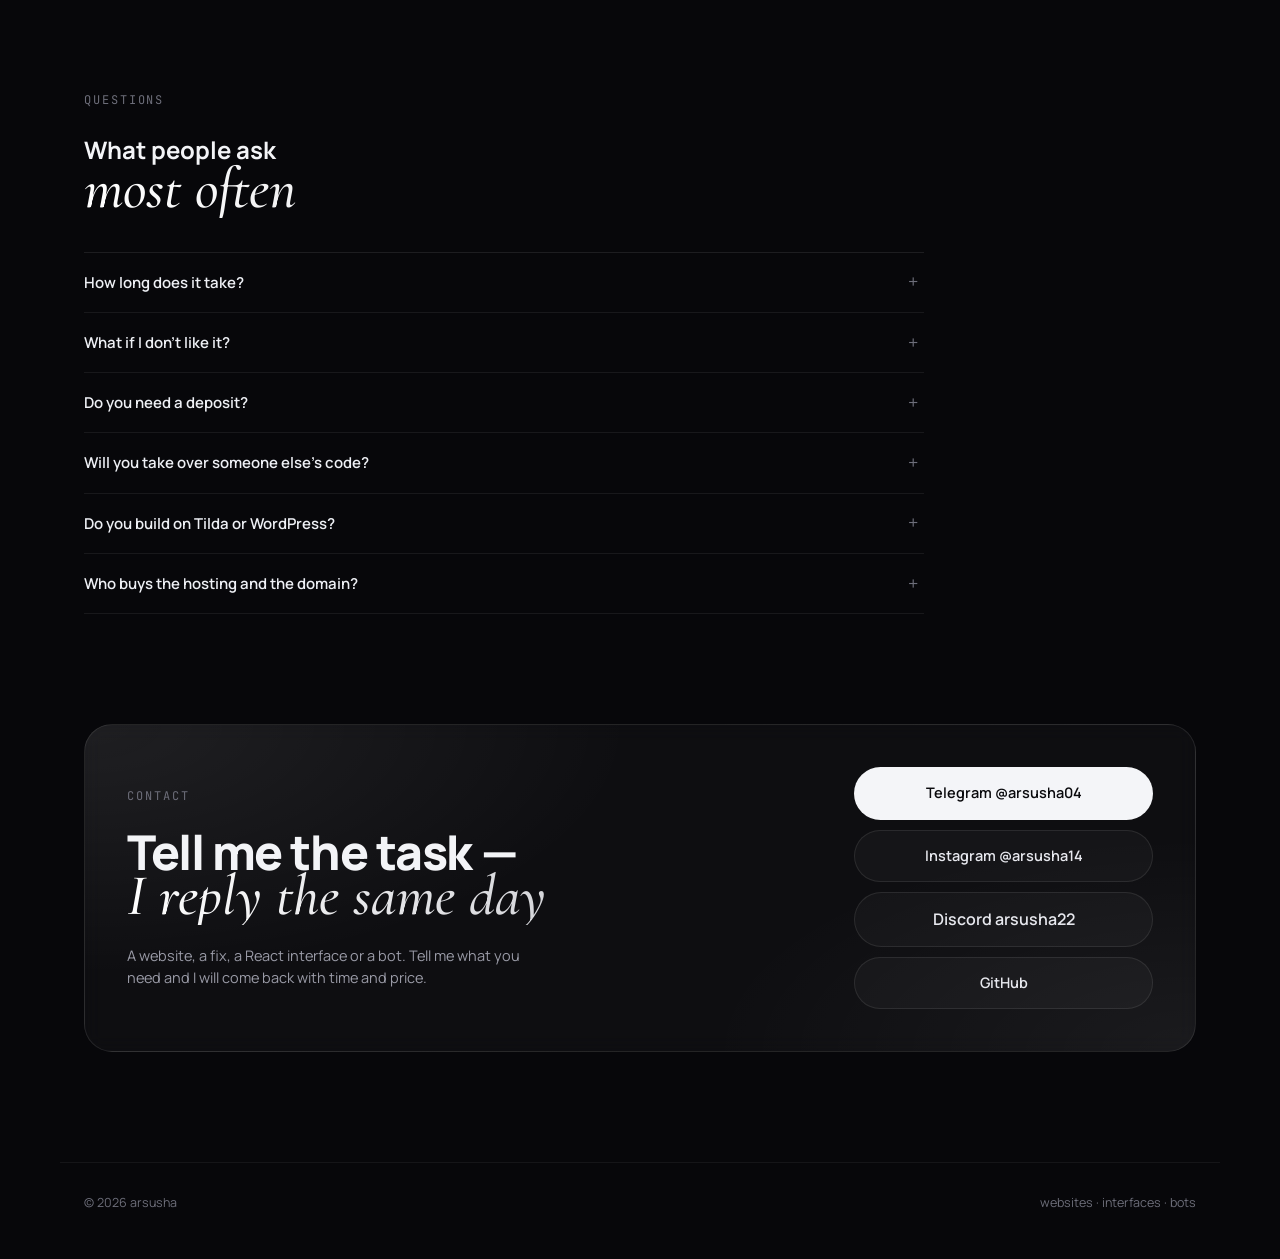
==== commit 5b25e4c4: "Контакты: Instagram, Discord, кнопка «Контакты» в hero" ====
--- a/en/index.html
+++ b/en/index.html
@@ -57,7 +57,7 @@
     </p>
     <div class="actions reveal">
       <a class="btn btn-primary" href="#works">See the work</a>
-      <a class="btn btn-ghost" href="https://t.me/arsusha04" target="_blank" rel="noopener">Message on Telegram</a>
+      <a class="btn btn-ghost" href="#contact">Contacts</a>
     </div>
 
     <ul class="facts reveal">
@@ -650,6 +650,8 @@
       </div>
       <div class="contact-links">
         <a class="btn btn-primary" href="https://t.me/arsusha04" target="_blank" rel="noopener">Telegram @arsusha04</a>
+        <a class="btn btn-ghost" href="https://www.instagram.com/arsusha14/" target="_blank" rel="noopener">Instagram @arsusha14</a>
+        <button class="btn btn-ghost" type="button" data-copy="arsusha22" data-copied="copied" title="Copy the username">Discord arsusha22</button>
         <a class="btn btn-ghost" href="https://github.com/ARGAMEPRO" target="_blank" rel="noopener">GitHub</a>
       </div>
     </div>
--- a/css/style.css
+++ b/css/style.css
@@ -92,6 +92,7 @@
   border:1px solid transparent;transition:transform .2s,background .2s,border-color .2s;
 }
 .btn:active{transform:scale(.985)}
+button.btn{font:inherit;font-weight:600;cursor:pointer}
 .btn-primary{background:#f4f5f8;color:#0a0a0d}
 .btn-primary:hover{background:#fff}
 .btn-ghost{border-color:var(--line);background:rgba(255,255,255,.03);color:#e7e8ee}
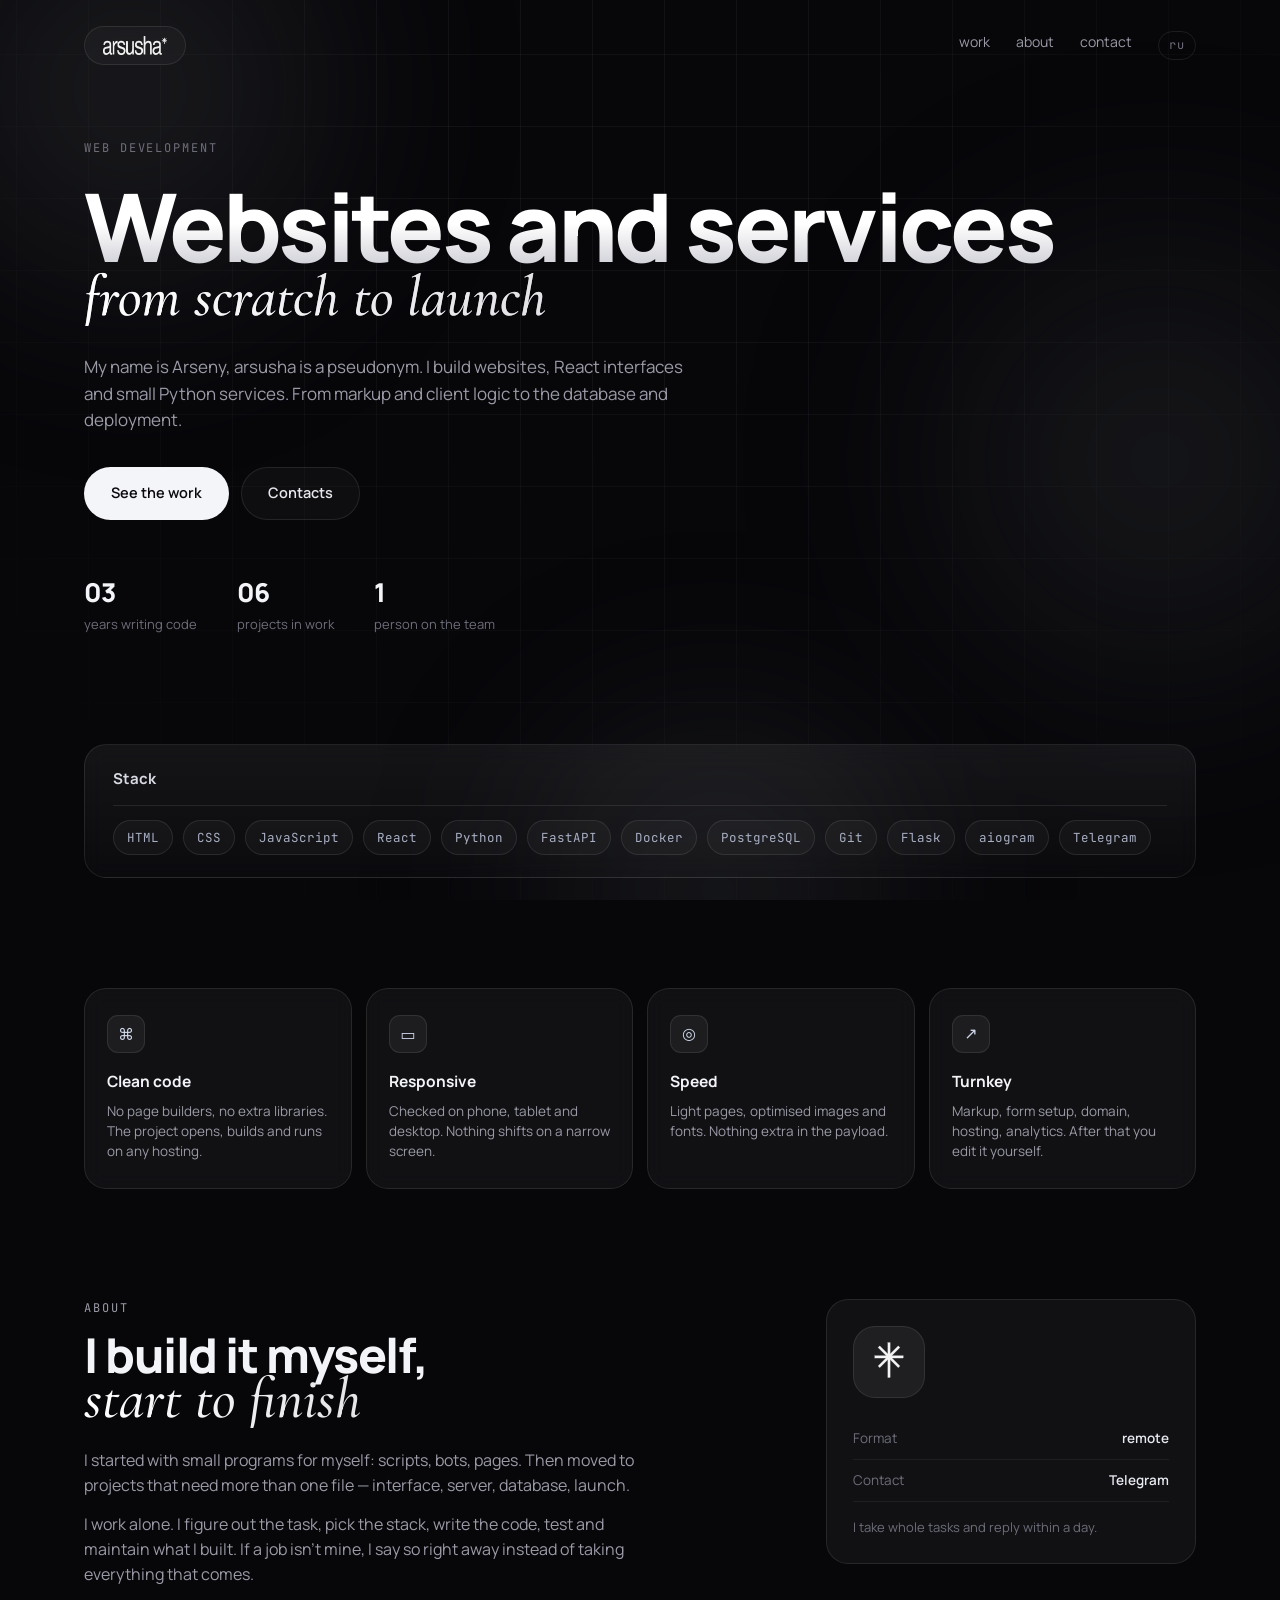
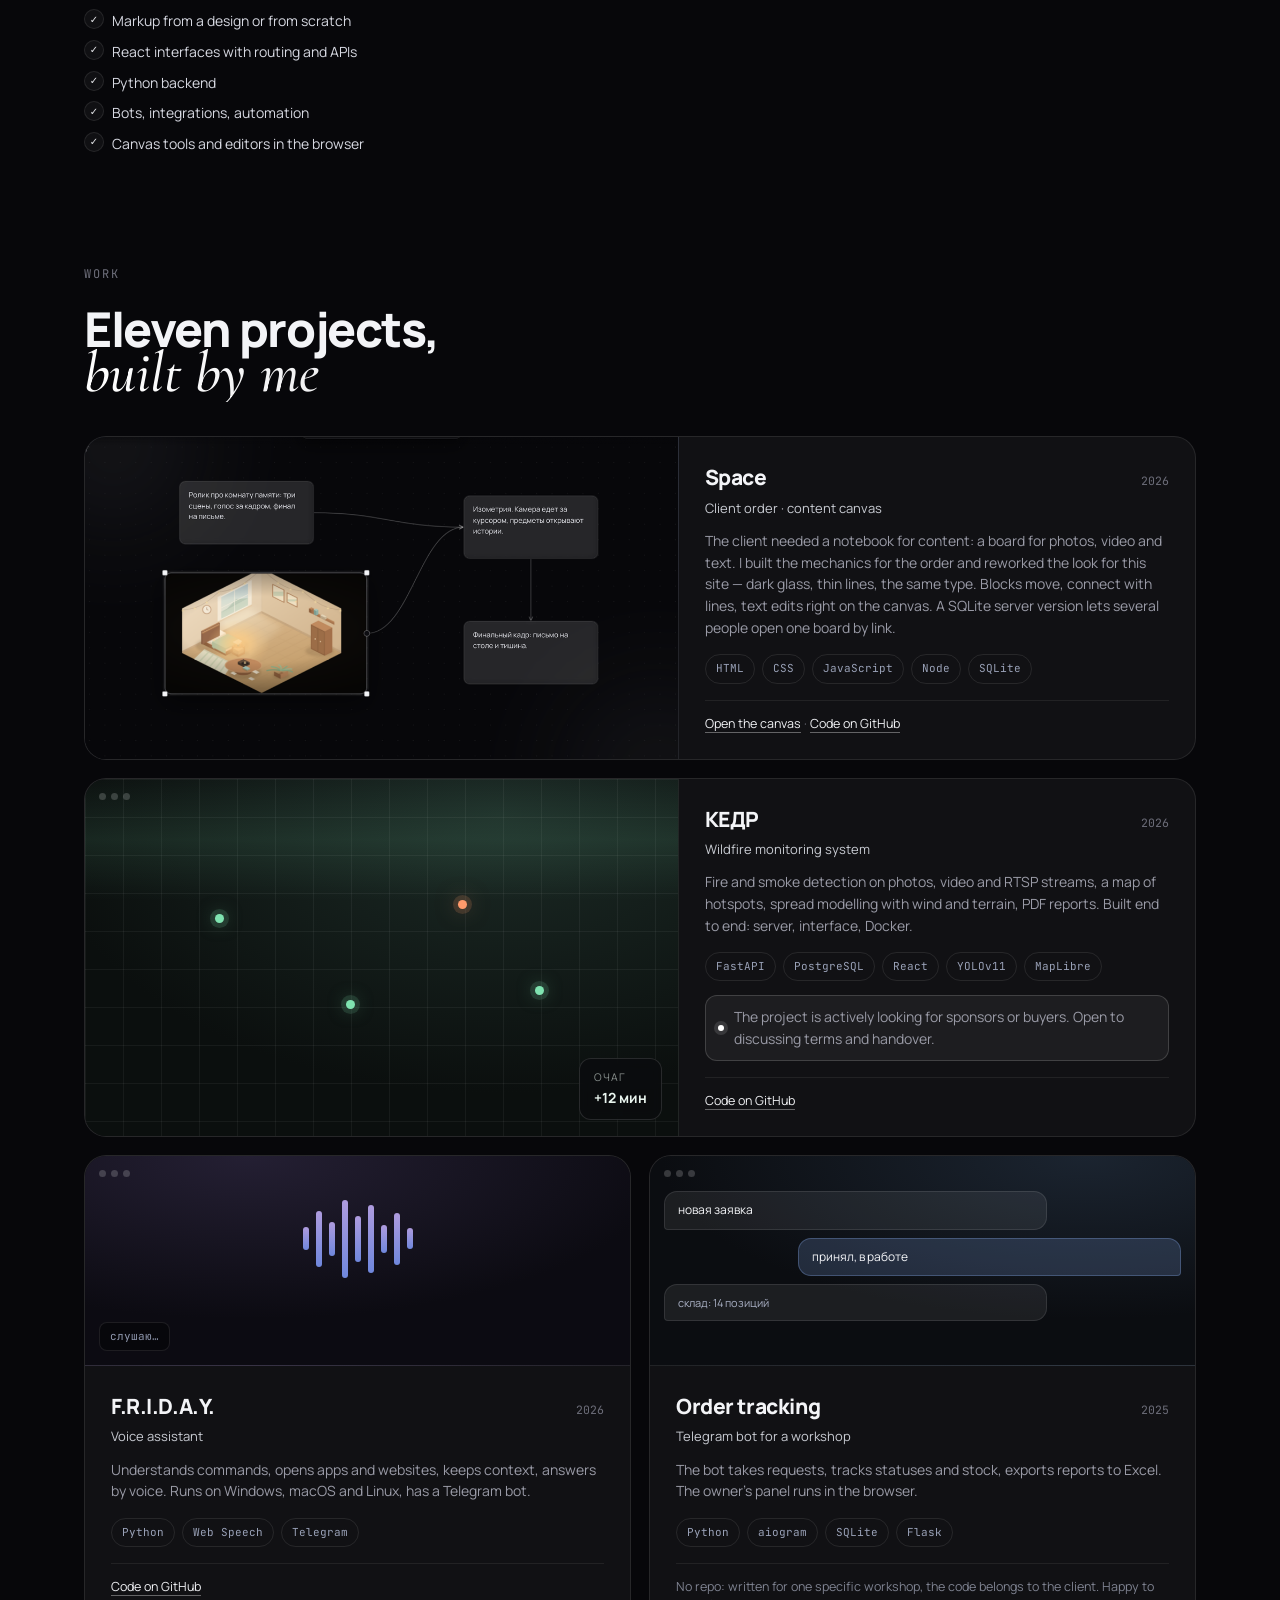
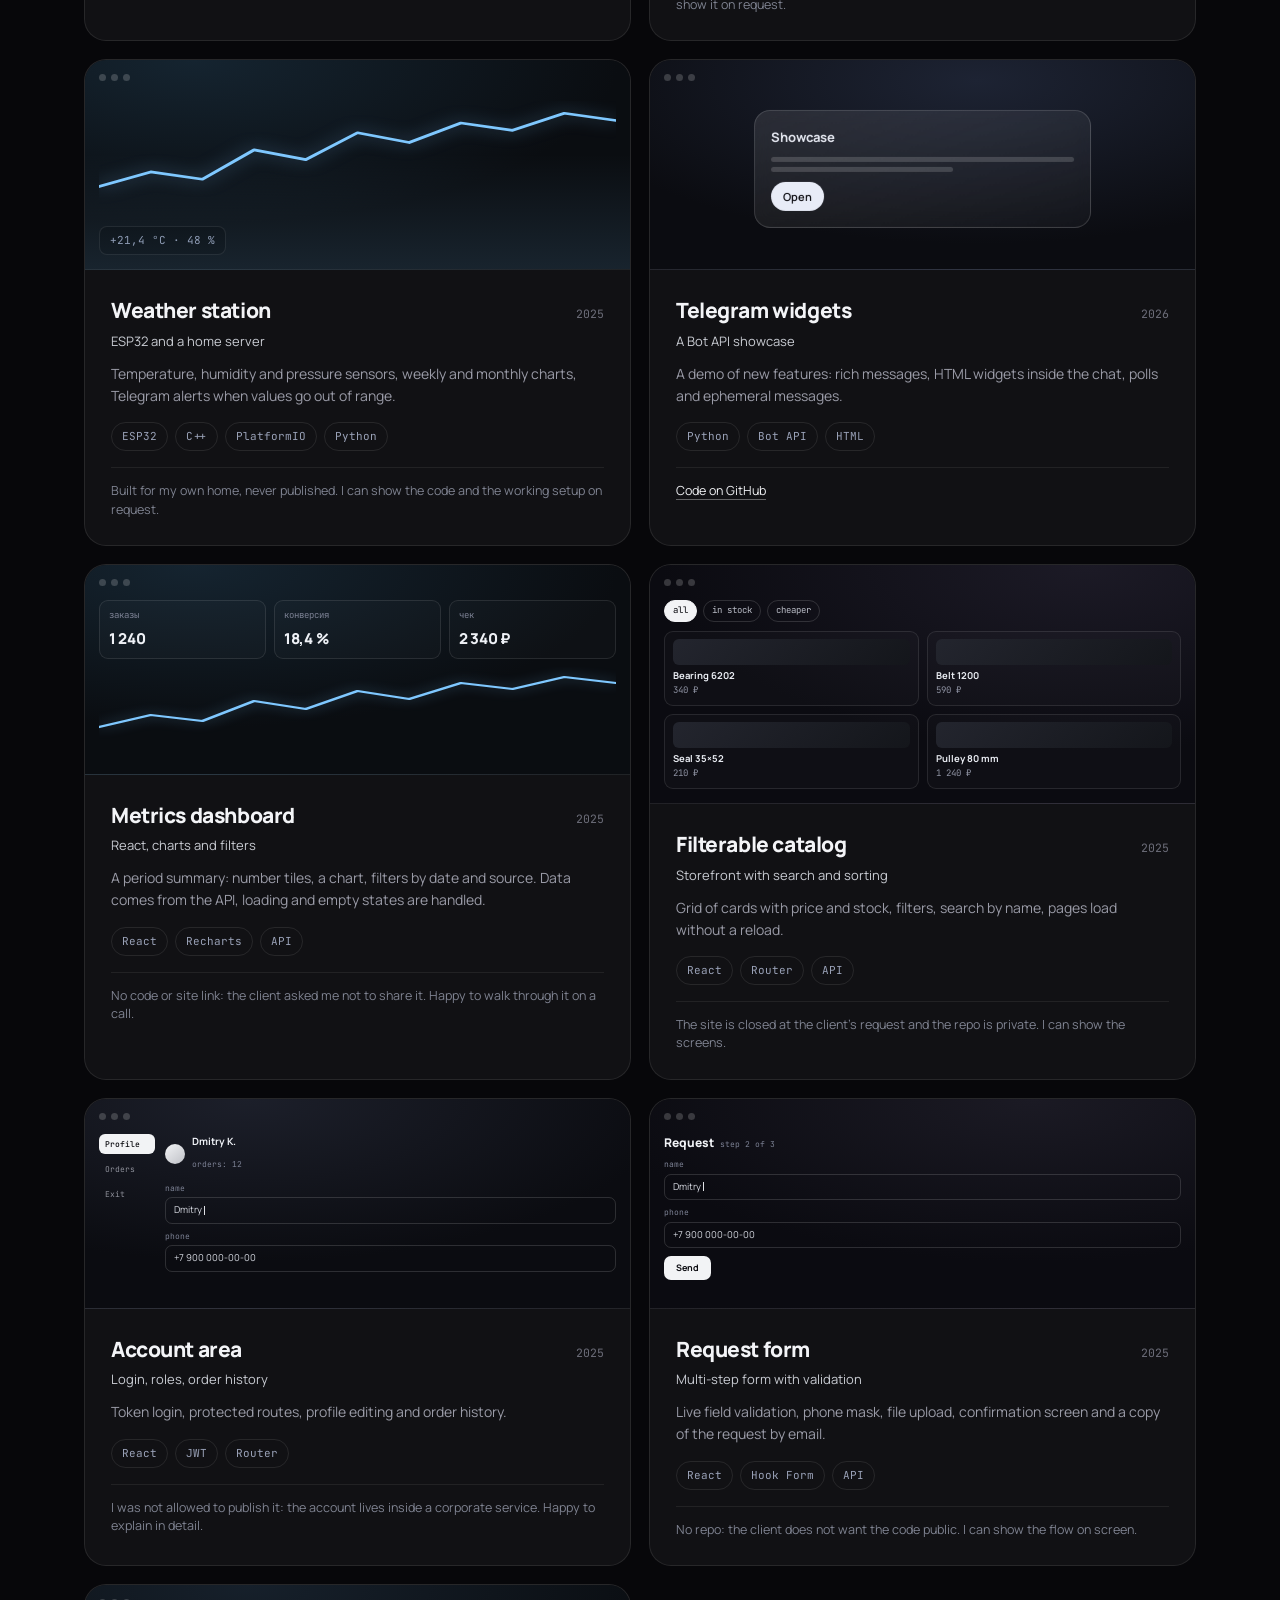
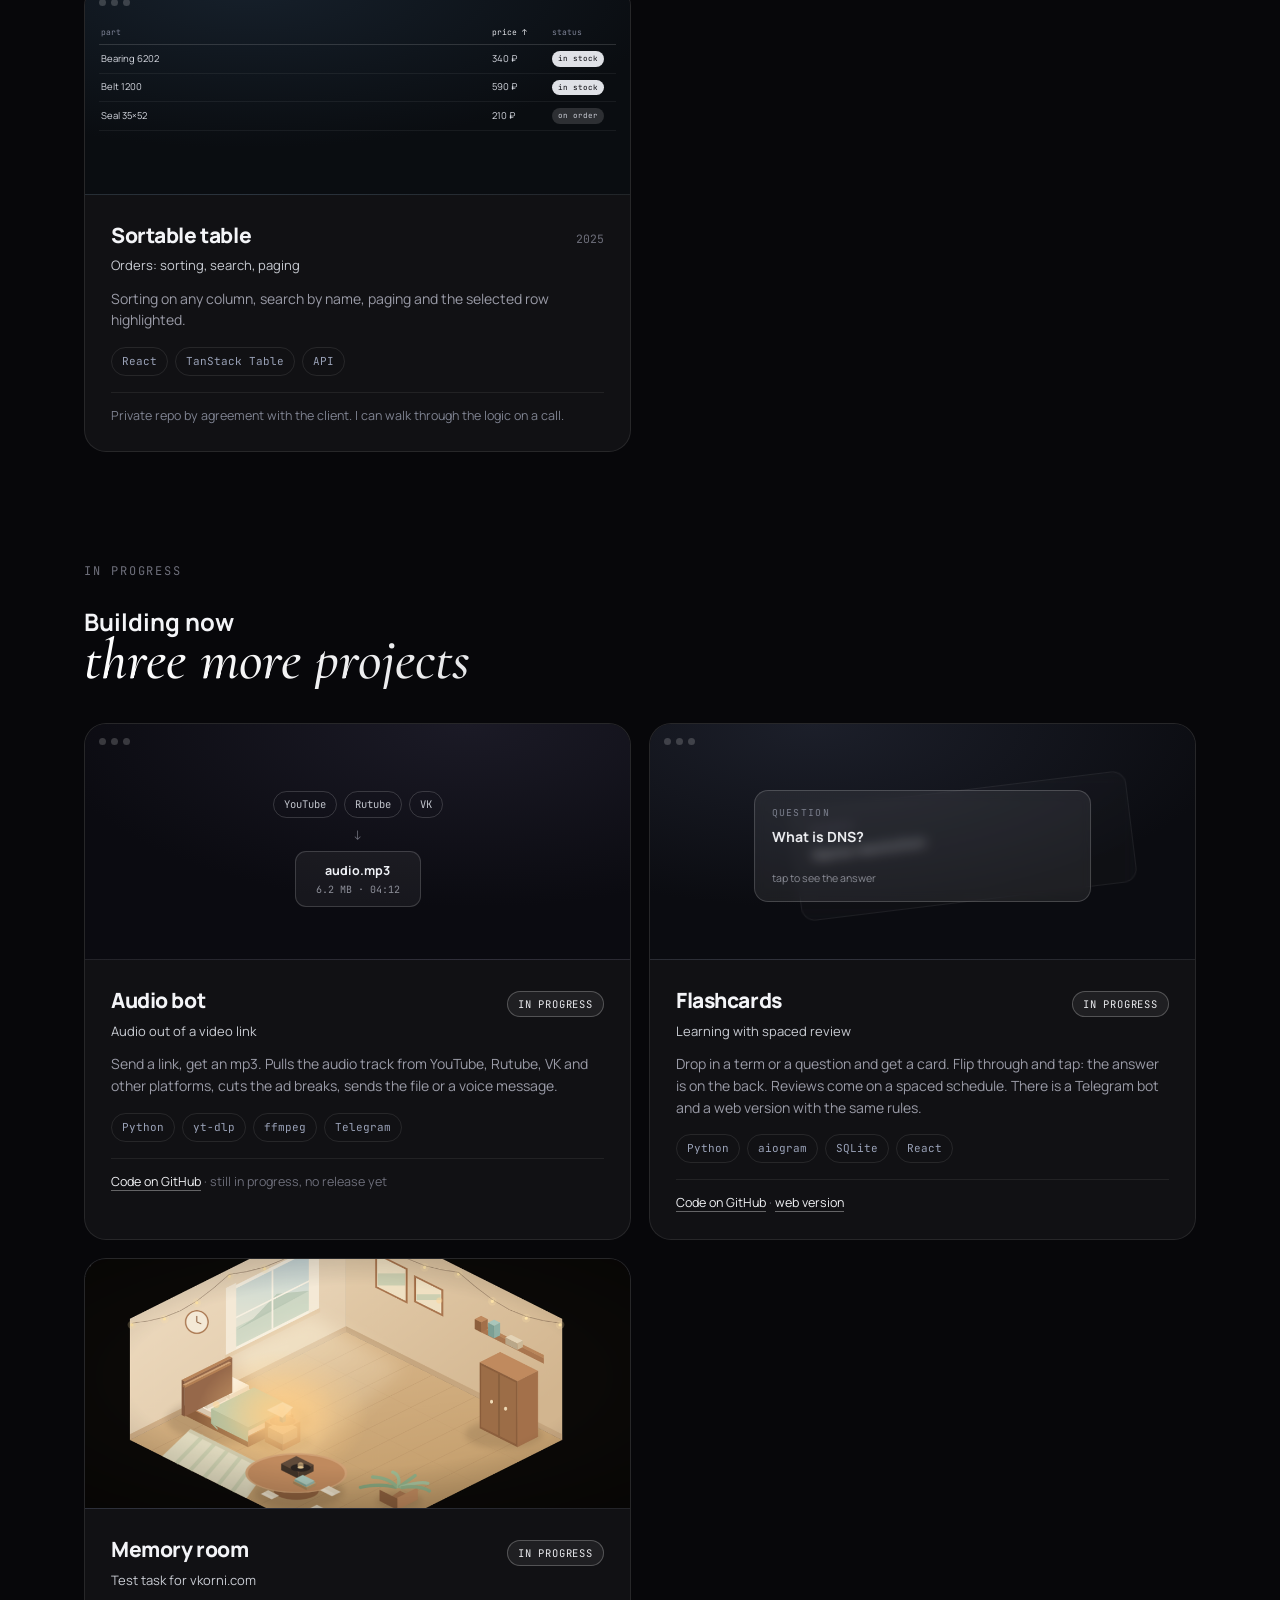
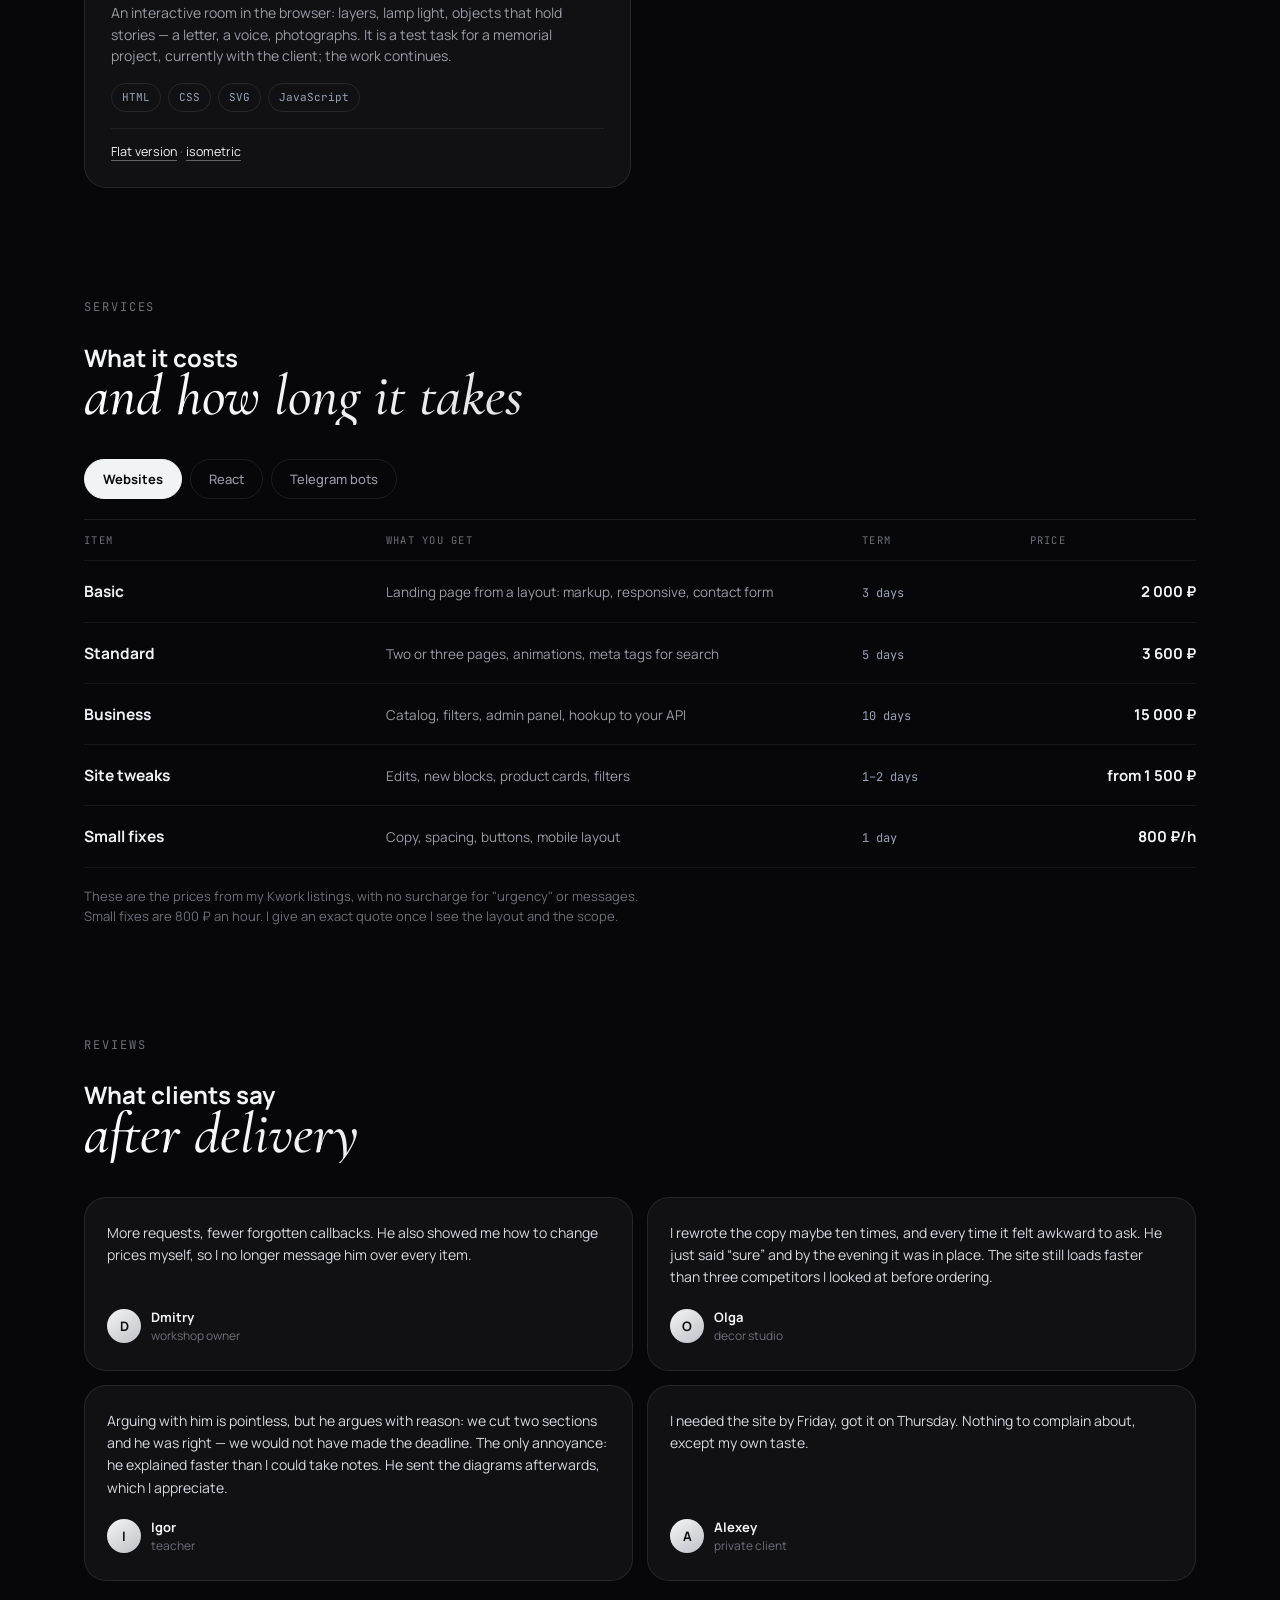
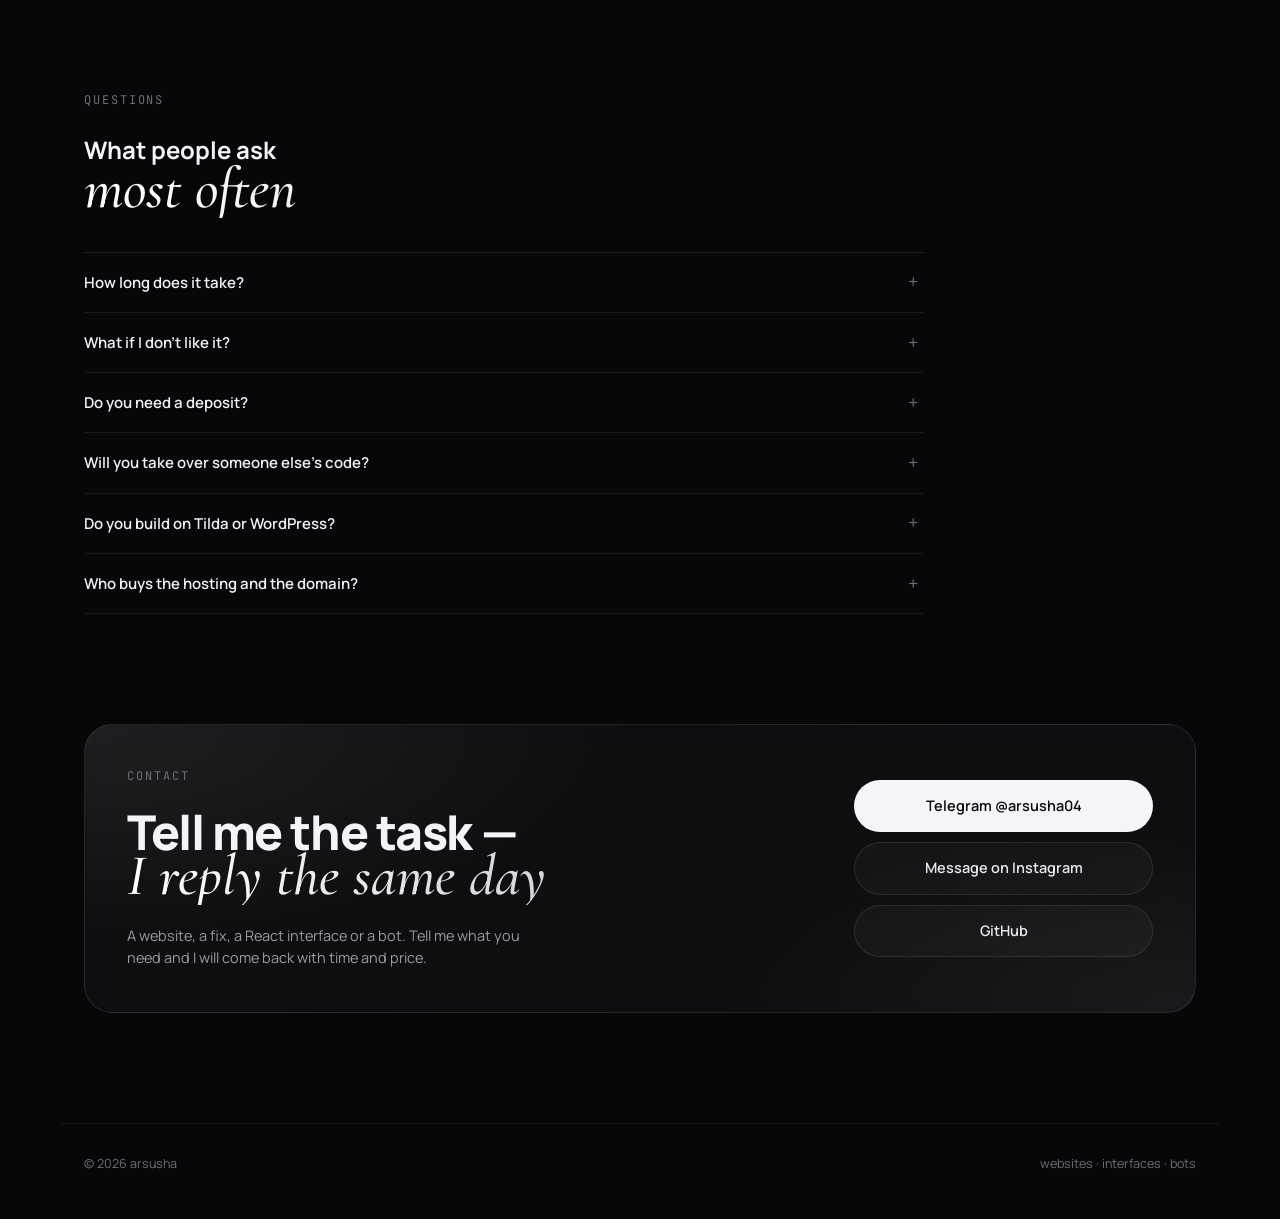
==== commit 93f8f90d: "Контакты: убрал Discord, Instagram ведёт в личные сообщения" ====
--- a/en/index.html
+++ b/en/index.html
@@ -650,8 +650,7 @@
       </div>
       <div class="contact-links">
         <a class="btn btn-primary" href="https://t.me/arsusha04" target="_blank" rel="noopener">Telegram @arsusha04</a>
-        <a class="btn btn-ghost" href="https://www.instagram.com/arsusha14/" target="_blank" rel="noopener">Instagram @arsusha14</a>
-        <button class="btn btn-ghost" type="button" data-copy="arsusha22" data-copied="copied" title="Copy the username">Discord arsusha22</button>
+        <a class="btn btn-ghost" href="https://ig.me/m/arsusha14" target="_blank" rel="noopener">Message on Instagram</a>
         <a class="btn btn-ghost" href="https://github.com/ARGAMEPRO" target="_blank" rel="noopener">GitHub</a>
       </div>
     </div>
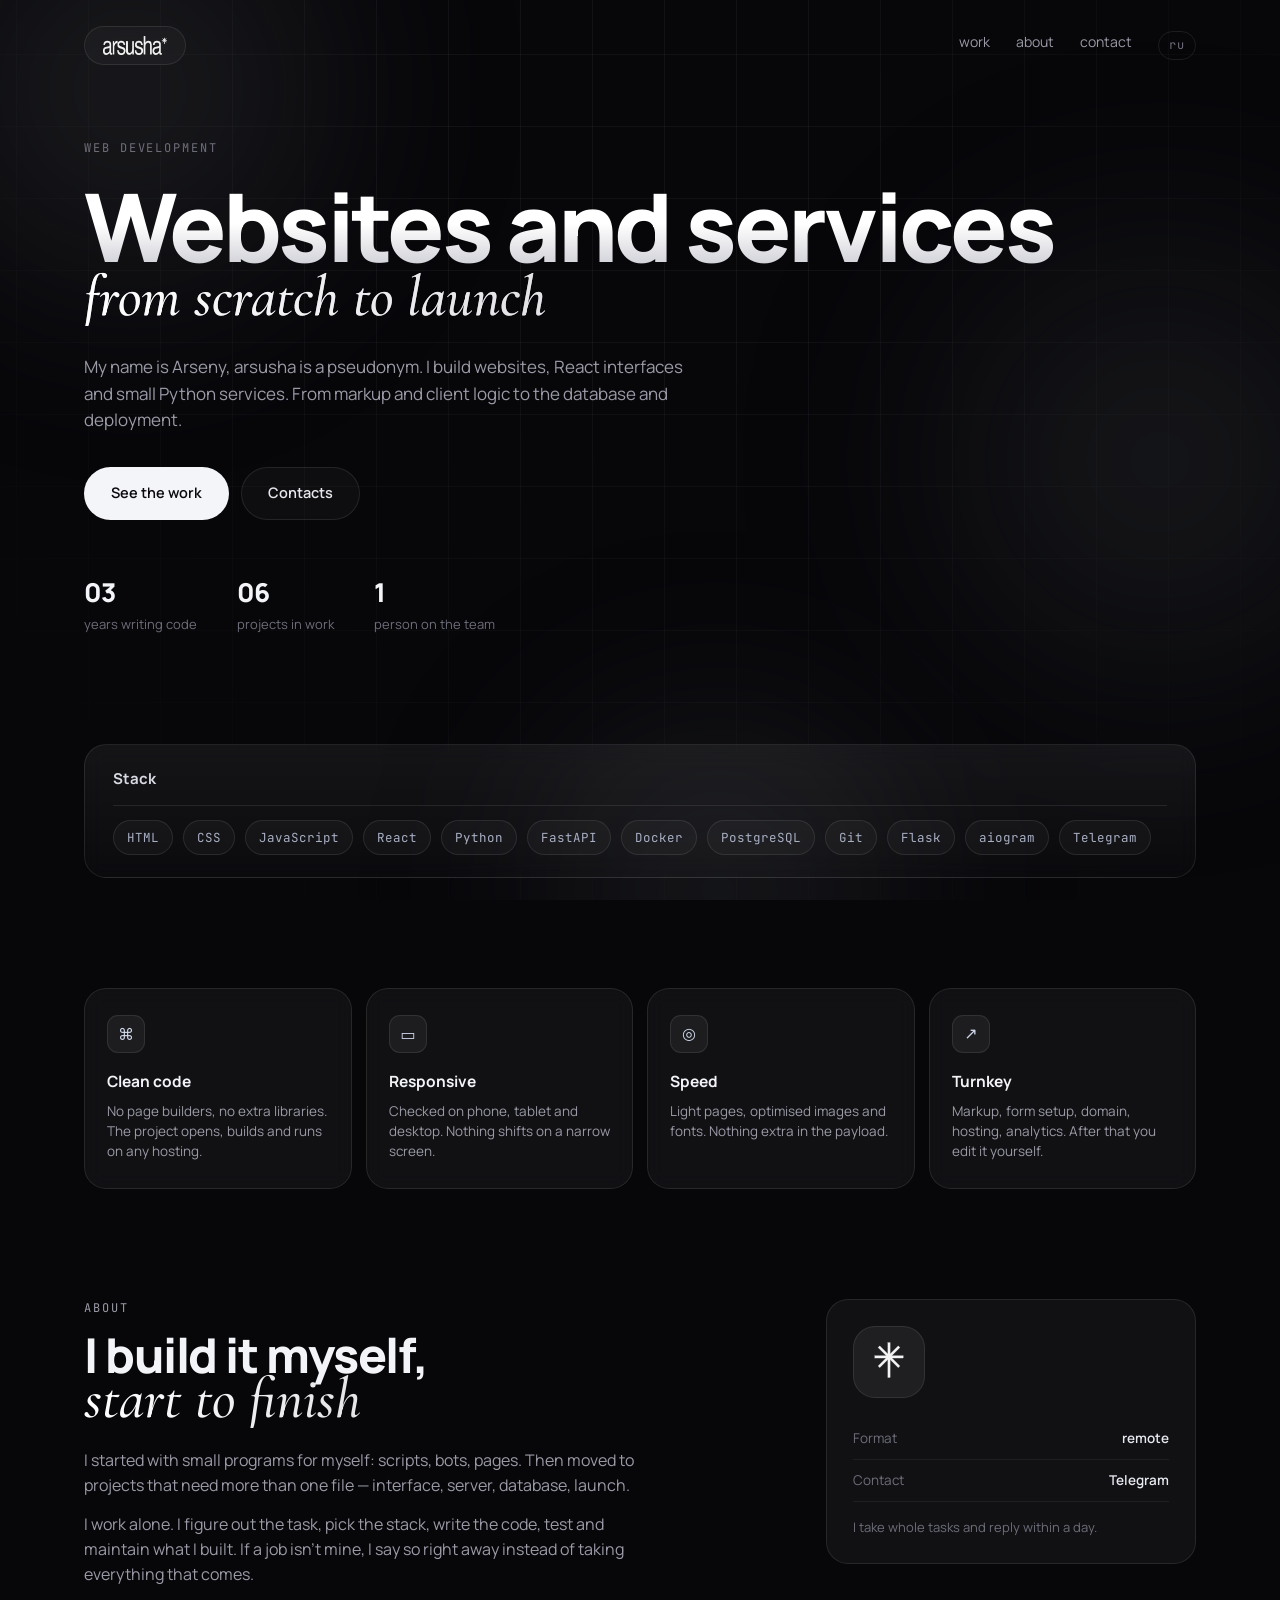
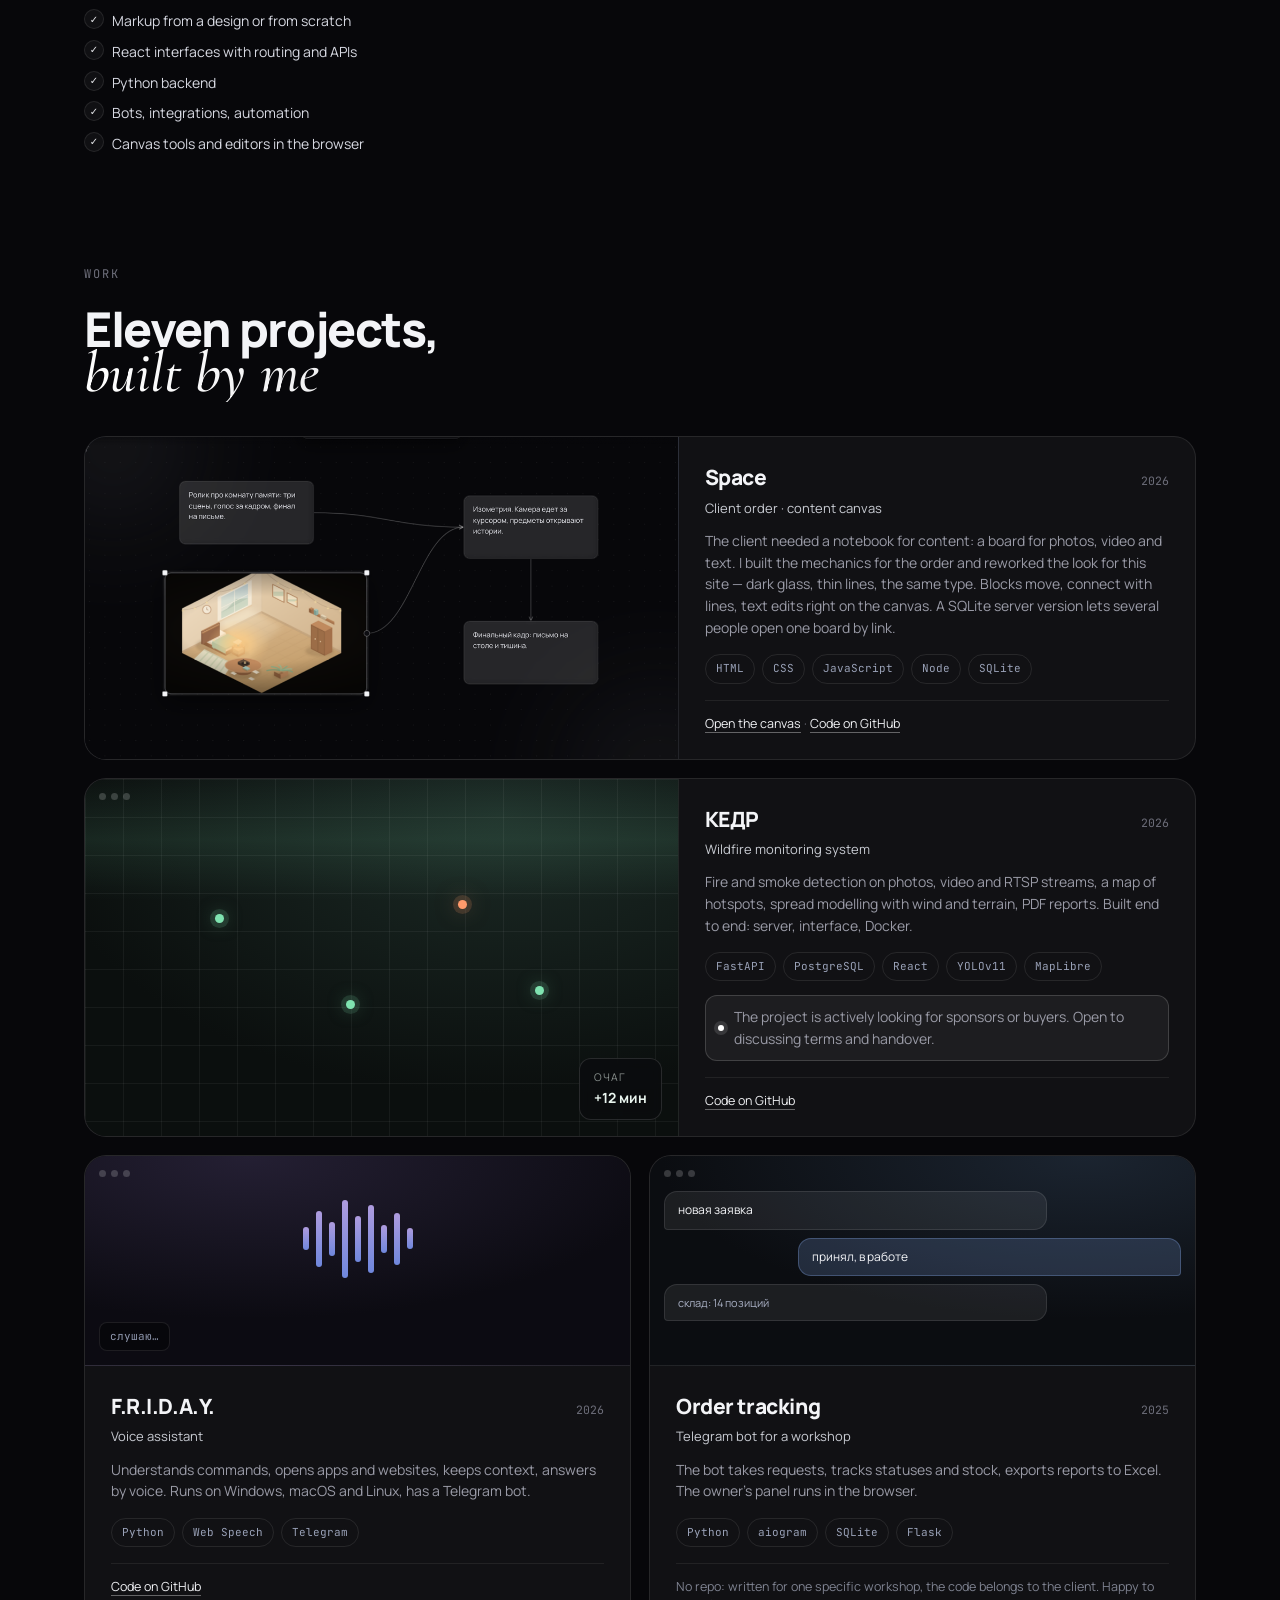
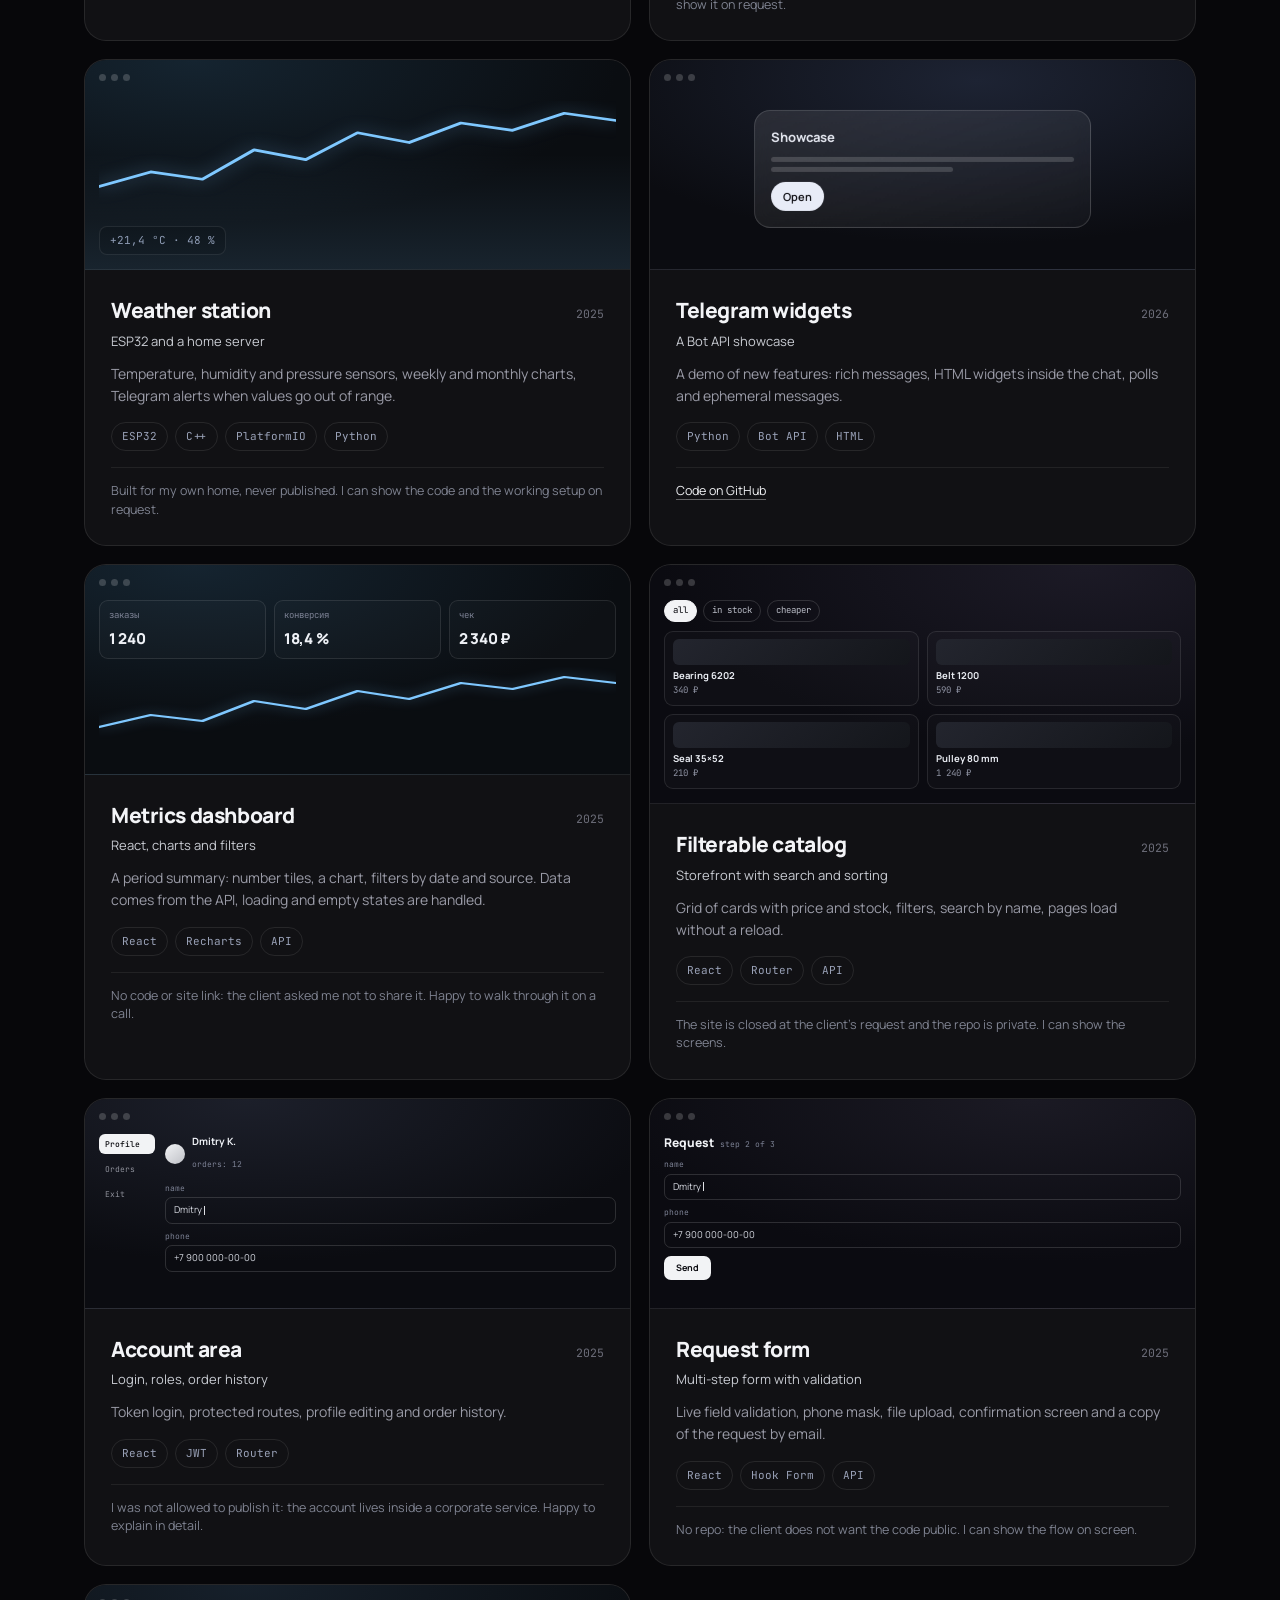
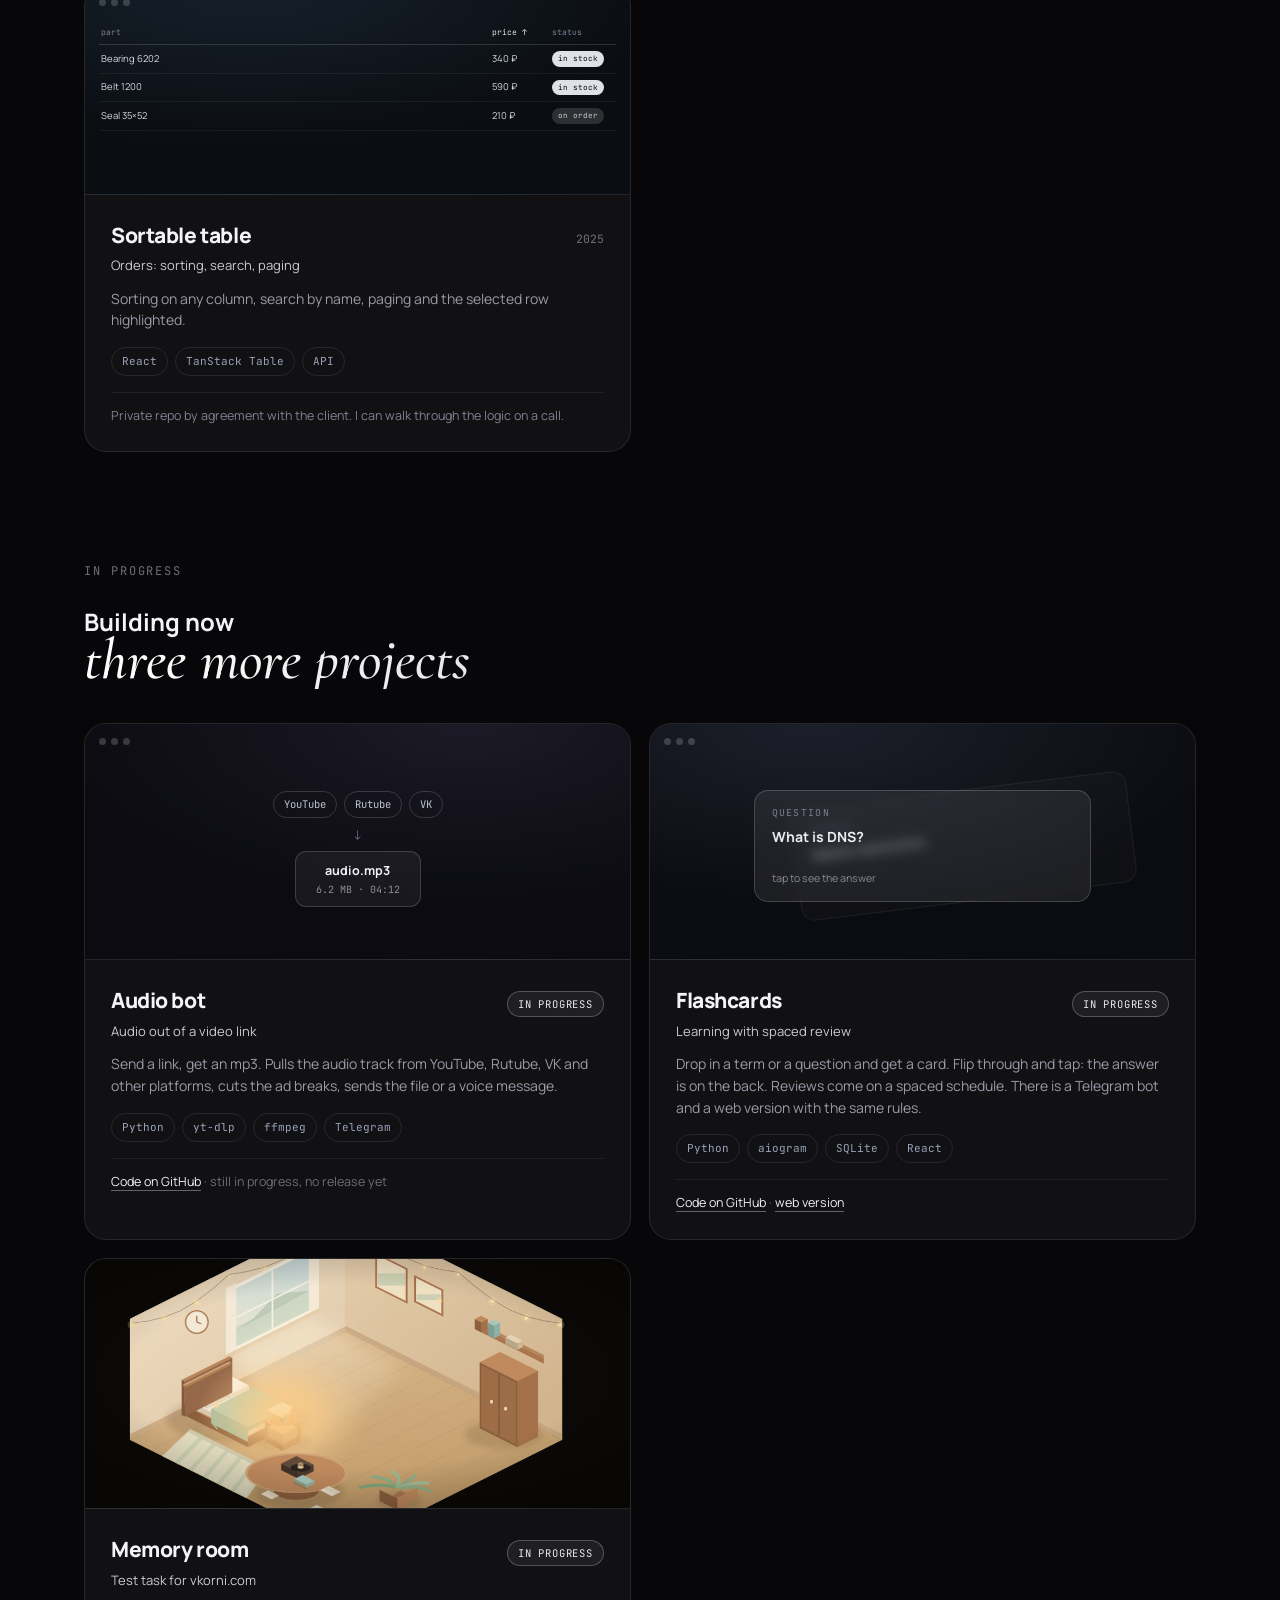
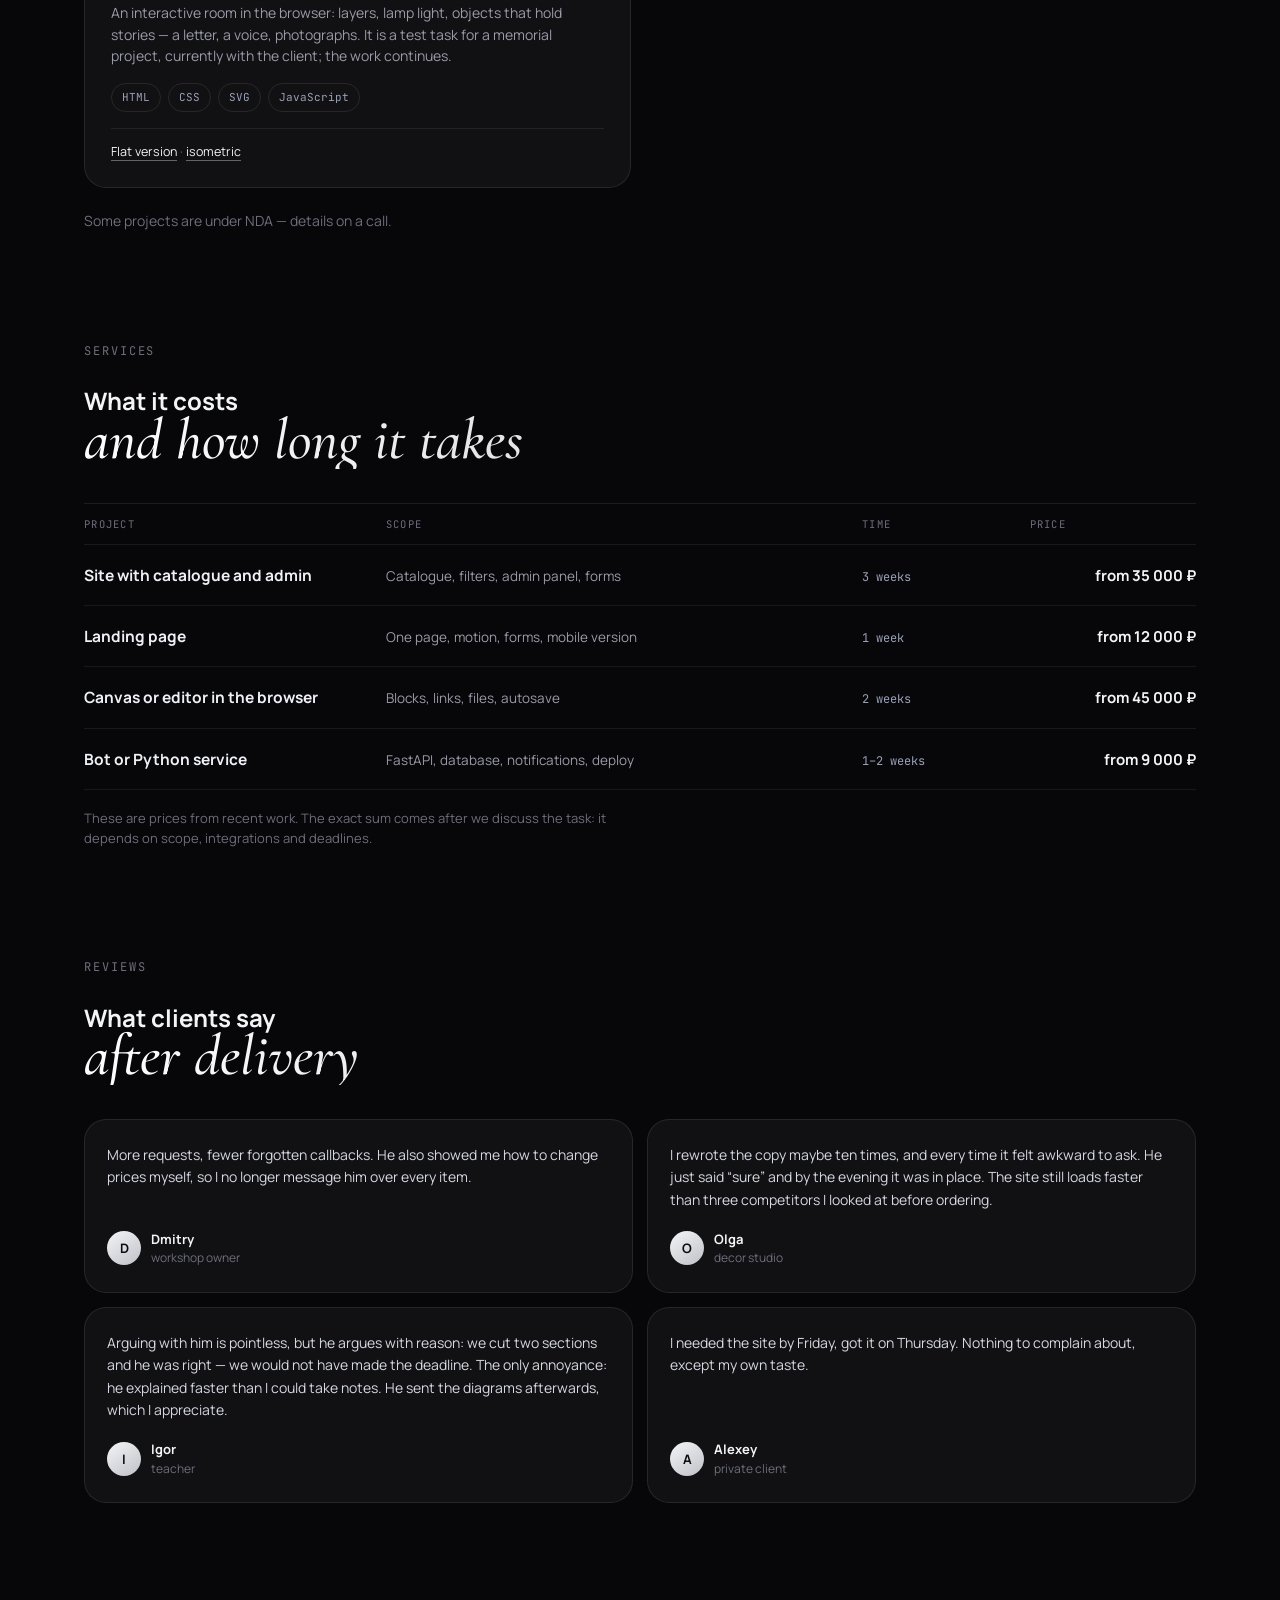
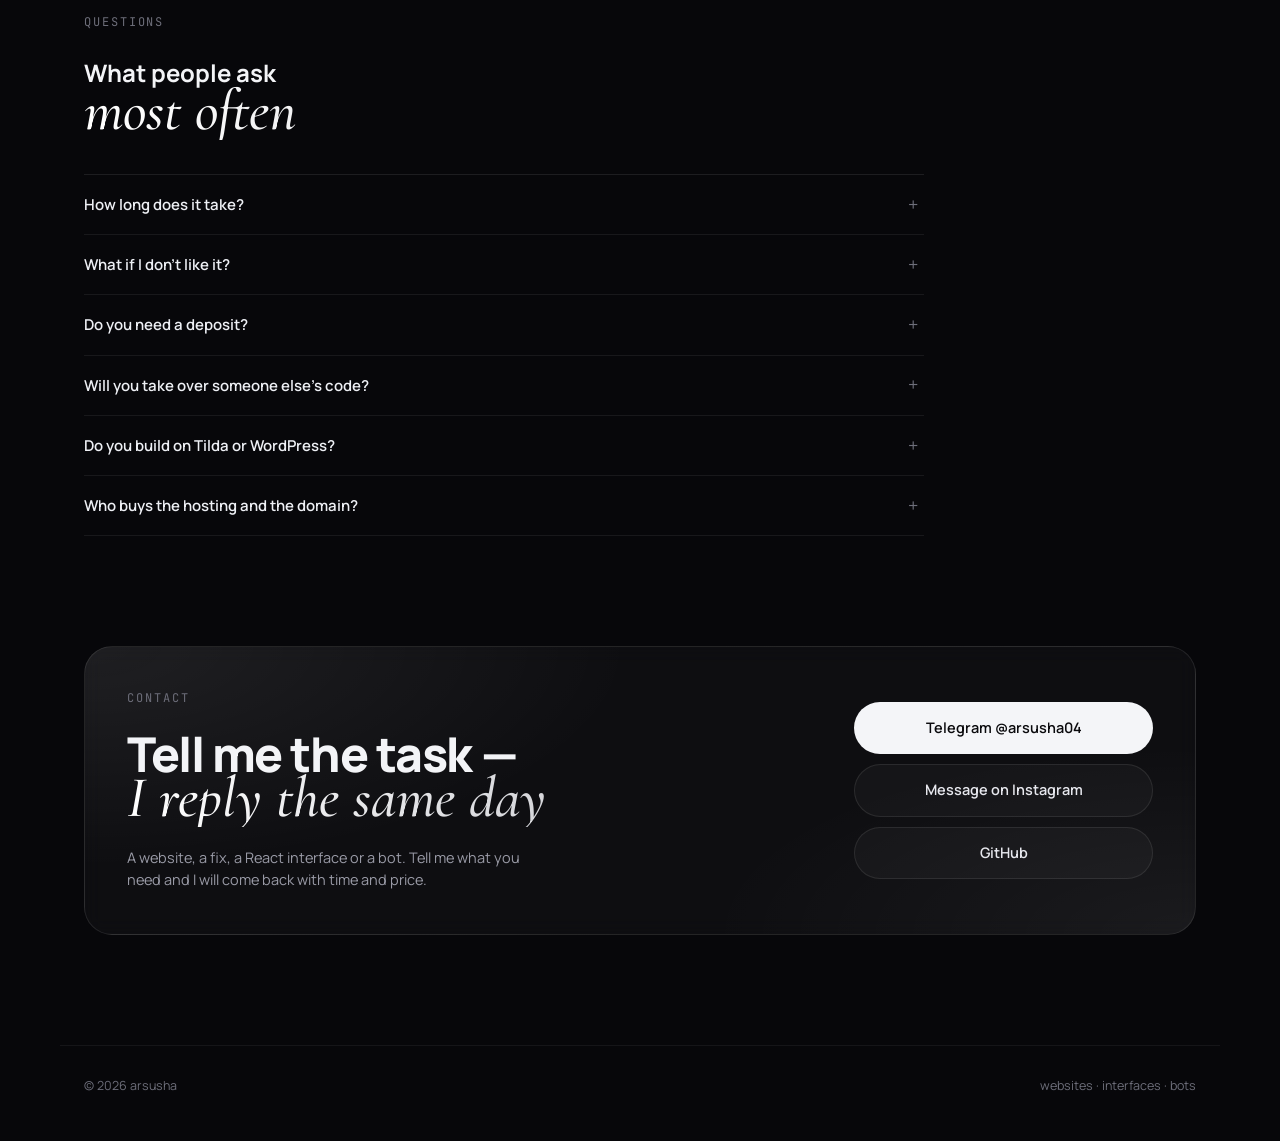
==== commit 4f3b99e4: "Цены по последним работам, NDA-примечание, 404, sitemap и robots" ====
--- a/en/index.html
+++ b/en/index.html
@@ -412,6 +412,7 @@
         </div>
       </article>
     </div>
+    <p class="works-note reveal">Some projects are under NDA — details on a call.</p>
   </section>
 
   <section class="prices" id="prices">
@@ -419,142 +420,34 @@
       <p class="eyebrow">services</p>
       <h2>What it costs<br><span class="hand">and how long it takes</span></h2>
     </div>
-    <div class="price-tabs reveal" role="tablist" aria-label="Directions">
-      <button class="price-tab is-on" role="tab" aria-selected="true" data-tab="sites">Websites</button>
-      <button class="price-tab" role="tab" aria-selected="false" data-tab="react">React</button>
-      <button class="price-tab" role="tab" aria-selected="false" data-tab="bots">Telegram bots</button>
-    </div>
-    <div class="price-panels reveal">
-      <div class="price-panel is-on" id="panel-sites" role="tabpanel">
-        <div class="price-table">
-          <div class="price-row price-head"><span>Item</span><span>What you get</span><span>Term</span><span>Price</span></div>
+      <div class="price-table reveal">
+        <div class="price-row price-head"><span>Project</span><span>Scope</span><span>Time</span><span>Price</span></div>
         <div class="price-row">
-          <span class="price-name">Basic</span>
-          <span class="price-desc">Landing page from a layout: markup, responsive, contact form</span>
-          <span class="price-term">3 days</span>
-          <span class="price-sum">2 000 ₽</span>
+          <span class="price-name">Site with catalogue and admin</span>
+          <span class="price-desc">Catalogue, filters, admin panel, forms</span>
+          <span class="price-term">3 weeks</span>
+          <span class="price-sum">from 35 000 ₽</span>
         </div>
         <div class="price-row">
-          <span class="price-name">Standard</span>
-          <span class="price-desc">Two or three pages, animations, meta tags for search</span>
-          <span class="price-term">5 days</span>
-          <span class="price-sum">3 600 ₽</span>
+          <span class="price-name">Landing page</span>
+          <span class="price-desc">One page, motion, forms, mobile version</span>
+          <span class="price-term">1 week</span>
+          <span class="price-sum">from 12 000 ₽</span>
         </div>
         <div class="price-row">
-          <span class="price-name">Business</span>
-          <span class="price-desc">Catalog, filters, admin panel, hookup to your API</span>
-          <span class="price-term">10 days</span>
-          <span class="price-sum">15 000 ₽</span>
+          <span class="price-name">Canvas or editor in the browser</span>
+          <span class="price-desc">Blocks, links, files, autosave</span>
+          <span class="price-term">2 weeks</span>
+          <span class="price-sum">from 45 000 ₽</span>
         </div>
         <div class="price-row">
-          <span class="price-name">Site tweaks</span>
-          <span class="price-desc">Edits, new blocks, product cards, filters</span>
-          <span class="price-term">1–2 days</span>
-          <span class="price-sum">from 1 500 ₽</span>
-        </div>
-        <div class="price-row">
-          <span class="price-name">Small fixes</span>
-          <span class="price-desc">Copy, spacing, buttons, mobile layout</span>
-          <span class="price-term">1 day</span>
-          <span class="price-sum">800 ₽/h</span>
-        </div>
-        </div>
-      </div><div class="price-panel" id="panel-react" role="tabpanel">
-        <div class="price-table">
-          <div class="price-row price-head"><span>Item</span><span>What you get</span><span>Term</span><span>Price</span></div>
-        <div class="price-row">
-          <span class="price-name">Basic</span>
-          <span class="price-desc">One React page: components, responsive, Vite build</span>
-          <span class="price-term">4 days</span>
-          <span class="price-sum">2 400 ₽</span>
-        </div>
-        <div class="price-row">
-          <span class="price-name">Standard</span>
-          <span class="price-desc">Routing, API hookup, build and deploy to your hosting</span>
-          <span class="price-term">6 days</span>
-          <span class="price-sum">4 000 ₽</span>
-        </div>
-        <div class="price-row">
-          <span class="price-name">Business</span>
-          <span class="price-desc">Auth, roles, account area, error and upload handling</span>
-          <span class="price-term">10 days</span>
-          <span class="price-sum">12 000 ₽</span>
-        </div>
-        <div class="price-row">
-          <span class="price-name">API hookup</span>
-          <span class="price-desc">Requests, loading and error states, tokens</span>
-          <span class="price-term">1 day</span>
-          <span class="price-sum">from 1 500 ₽</span>
-        </div>
-        <div class="price-row">
-          <span class="price-name">Catalog or table</span>
-          <span class="price-desc">Filters, sorting, search, paging</span>
-          <span class="price-term">2 days</span>
-          <span class="price-sum">from 2 500 ₽</span>
-        </div>
-        <div class="price-row">
-          <span class="price-name">Auth and roles</span>
-          <span class="price-desc">Token login, protected routes, account area</span>
-          <span class="price-term">2 days</span>
-          <span class="price-sum">from 3 000 ₽</span>
-        </div>
-        </div>
-      </div><div class="price-panel" id="panel-bots" role="tabpanel">
-        <div class="price-table">
-          <div class="price-row price-head"><span>Item</span><span>What you get</span><span>Term</span><span>Price</span></div>
-        <div class="price-row">
-          <span class="price-name">Basic</span>
-          <span class="price-desc">Menu, buttons, requests land in your chat</span>
-          <span class="price-term">1 day</span>
-          <span class="price-sum">2 000 ₽</span>
-        </div>
-        <div class="price-row">
-          <span class="price-name">Standard</span>
-          <span class="price-desc">Requests in a database, statuses, notifications, Excel export</span>
-          <span class="price-term">3 days</span>
-          <span class="price-sum">3 600 ₽</span>
-        </div>
-        <div class="price-row">
-          <span class="price-name">Business</span>
-          <span class="price-desc">Payments, admin panel, roles, broadcasts to subscribers</span>
-          <span class="price-term">10 days</span>
-          <span class="price-sum">25 000 ₽</span>
-        </div>
-        <div class="price-row">
-          <span class="price-name">Database and admin panel</span>
-          <span class="price-desc">Requests in a database, browser panel: statuses, prices</span>
-          <span class="price-term">3 days</span>
-          <span class="price-sum">3 000 ₽</span>
-        </div>
-        <div class="price-row">
-          <span class="price-name">Payments</span>
-          <span class="price-desc">YooKassa or Telegram Stars, access unlocked after payment</span>
-          <span class="price-term">2 days</span>
-          <span class="price-sum">2 500 ₽</span>
-        </div>
-        <div class="price-row">
-          <span class="price-name">Excel reports</span>
-          <span class="price-desc">Requests exported to a file, sent to chat automatically</span>
-          <span class="price-term">1 day</span>
-          <span class="price-sum">1 500 ₽</span>
-        </div>
-        <div class="price-row">
-          <span class="price-name">Server deploy</span>
-          <span class="price-desc">VPS, autostart, restart on crash</span>
-          <span class="price-term">1 day</span>
-          <span class="price-sum">1 500 ₽</span>
-        </div>
-        <div class="price-row">
-          <span class="price-name">Script and copy</span>
-          <span class="price-desc">Greeting, questions, buttons for your task</span>
-          <span class="price-term">1 day</span>
-          <span class="price-sum">1 000 ₽</span>
-        </div>
+          <span class="price-name">Bot or Python service</span>
+          <span class="price-desc">FastAPI, database, notifications, deploy</span>
+          <span class="price-term">1–2 weeks</span>
+          <span class="price-sum">from 9 000 ₽</span>
         </div>
       </div>
-    </div>
-    <p class="price-note reveal">These are the prices from my Kwork listings, with no surcharge for "urgency" or messages.
-      Small fixes are 800 ₽ an hour. I give an exact quote once I see the layout and the scope.</p>
+    <p class="price-note reveal">These are prices from recent work. The exact sum comes after we discuss the task: it depends on scope, integrations and deadlines.</p>
   </section>
 
   <section class="reviews" id="reviews">
--- a/css/style.css
+++ b/css/style.css
@@ -296,6 +296,7 @@
 .contact-links{display:flex;flex-direction:column;gap:10px}
 
 /* ---------- footer ---------- */
+.works-note{margin-top:22px;font-size:14px;color:var(--dim)}
 .foot{
   max-width:1160px;margin:0 auto;padding:30px 24px 46px;
   display:flex;justify-content:space-between;gap:14px;flex-wrap:wrap;
